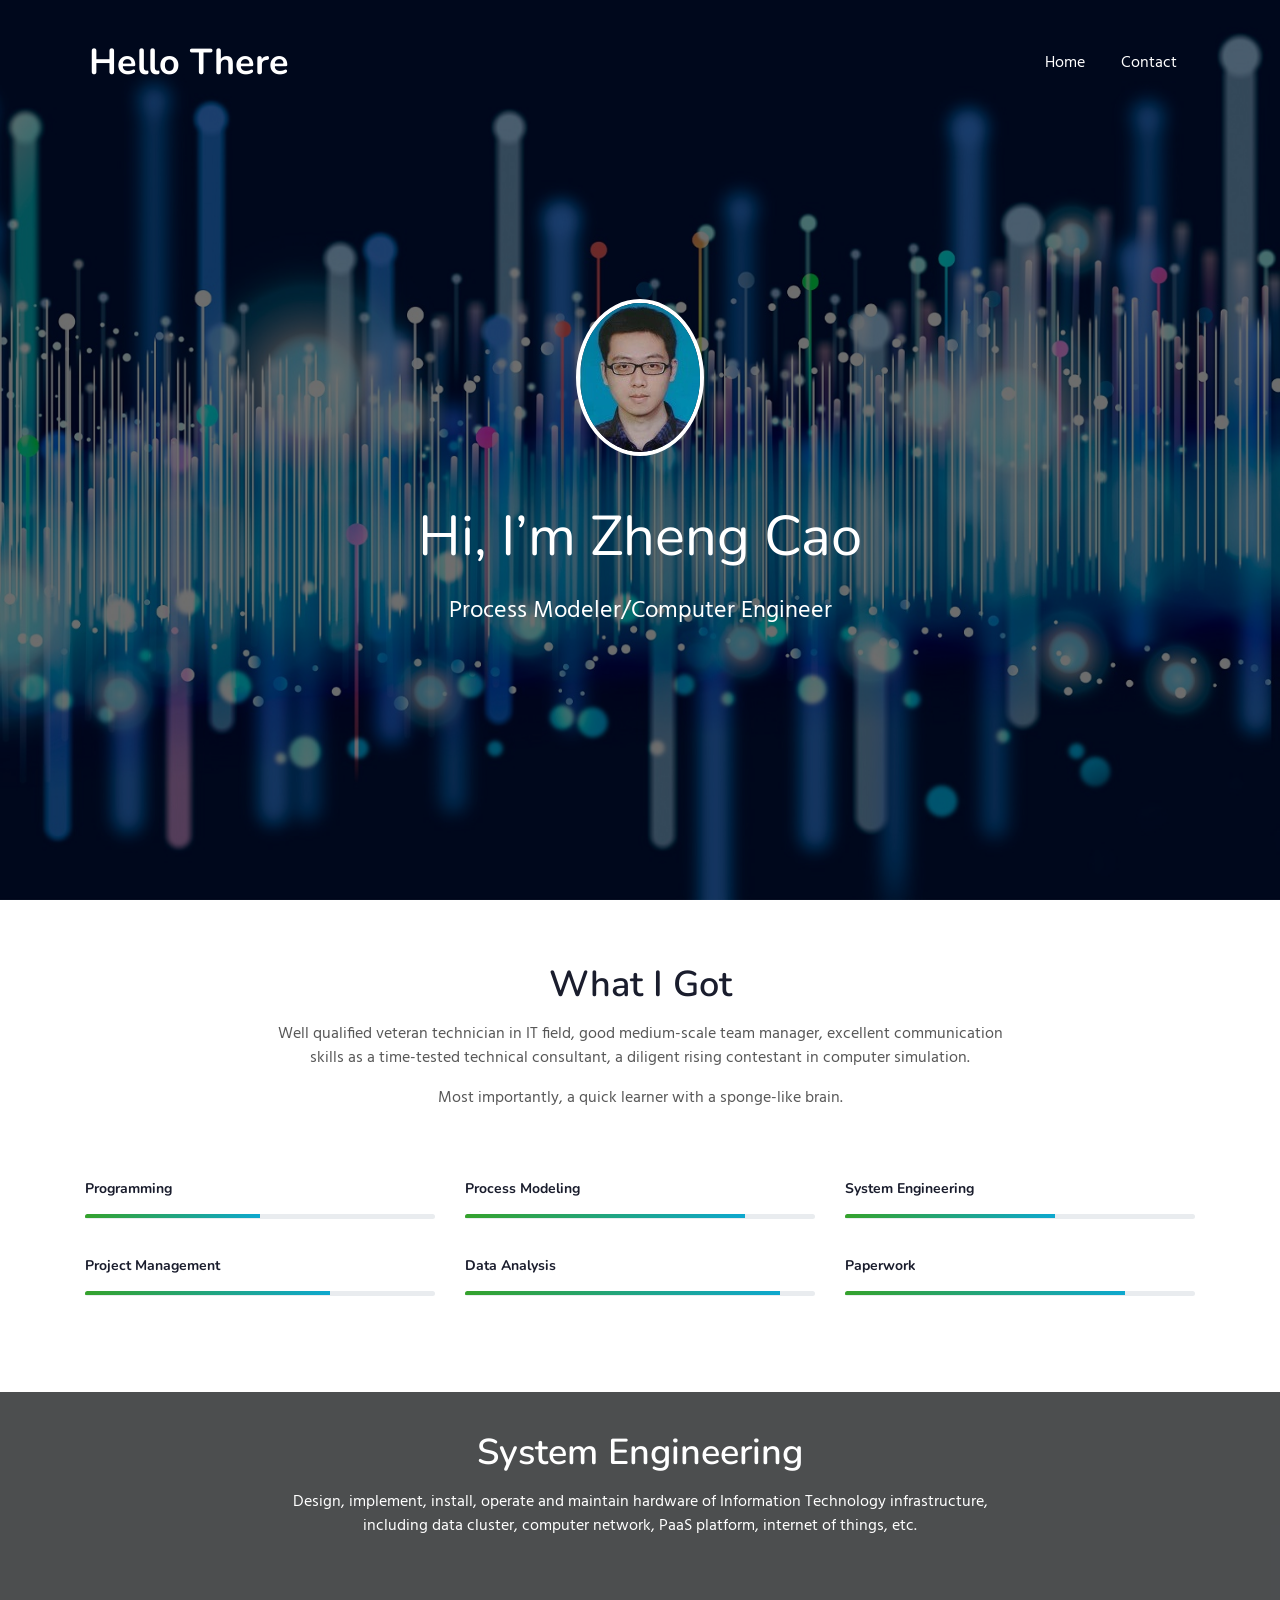
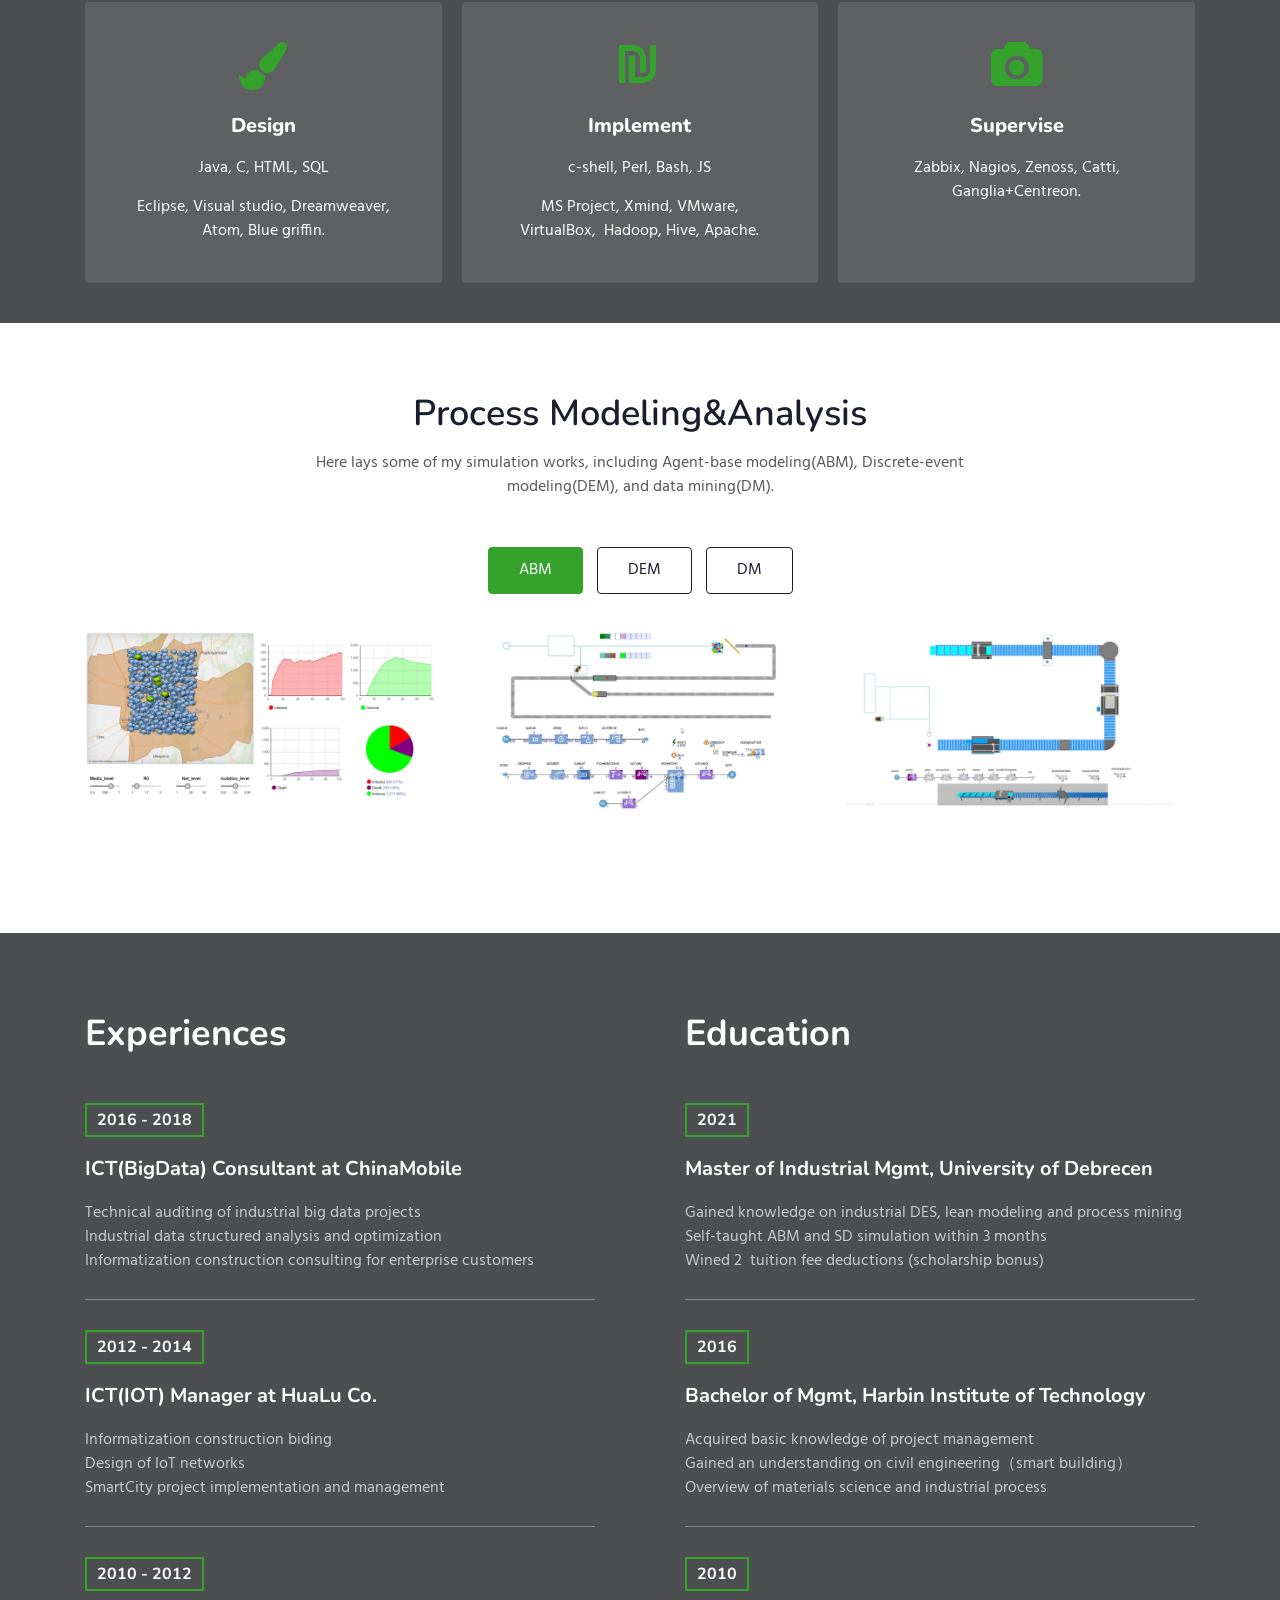
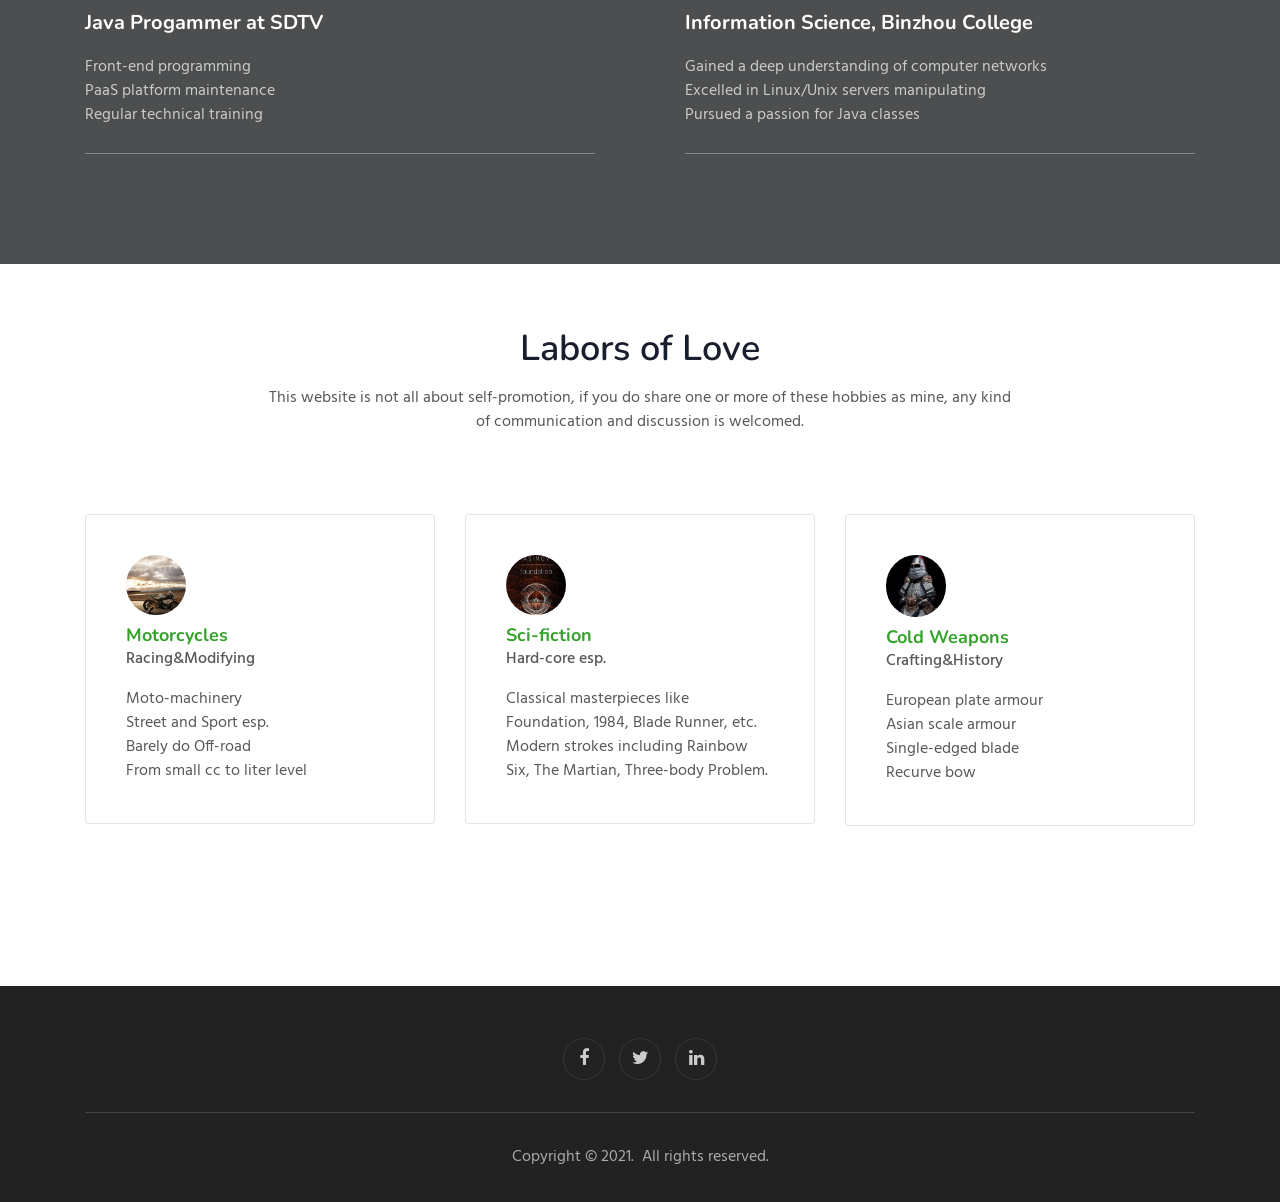
==== index.html @ d15126cf "Add files via upload" ====
<!DOCTYPE html>
<html lang="en">
  <head>
    <meta http-equiv="content-type" content="text/html; charset=utf-8">
    <!-- Required meta tags -->
    <meta name="viewport" content="width=device-width, initial-scale=1, shrink-to-fit=no">
    <title>Home</title>
    <!-- web fonts -->
    <link href="http://fonts.googleapis.com/css?family=Nunito:400,600,700,800,900&amp;display=swap"

      rel="stylesheet">
    <link href="http://fonts.googleapis.com/css?family=Hind&amp;display=swap" rel="stylesheet">
    <!-- //web fonts -->
    <!-- Template CSS -->
    <link rel="stylesheet" href="assets/css/style-starter.css">
  </head>
  <body>
    <section class="w3l-bootstrap-header">
      <nav class="navbar navbar-expand-lg navbar-light py-lg-3 py-2">
        <div class="container">&nbsp; <a class="navbar-brand" href="index.html">Hello
            There</a>
          <!-- if logo is image enable this   
    <a class="navbar-brand" href="#index.html">        <img src="image-path" alt="Your logo" title="Your logo" style="height:35px;" />    </a> -->
          <button class="navbar-toggler" type="button" data-toggle="collapse" data-target="#navbarSupportedContent"

            aria-controls="navbarSupportedContent" aria-expanded="false" aria-label="Toggle navigation">
            <span class="navbar-toggler-icon fa fa-bars"></span> </button>
          <div class="collapse navbar-collapse" id="navbarSupportedContent">
            <ul class="navbar-nav ml-auto">
              <li class="nav-item"> <a class="nav-link" href="index.html">Home</a>
              </li>
              <li class="nav-item"> <a class="nav-link" href="contact.html">Contact</a>
              </li>
            </ul>
          </div>
        </div>
      </nav>
    </section>
    <!--  Main banner section -->
    <section class="w3l-main-banner" id="home">
      <div class="companies20-content">
        <div class="companies-wrapper">
          <div class="item">
            <div class="slider-info banner-view text-center">
              <div class="banner-info container"> <img src="assets/images/c1.jpg"

                  alt="about image" class="img-fluid">
                <h3 class="banner-text mt-5">Hi, I’m Zheng Cao </h3>
                <p class="my-4 mb-5">Process Modeler/Computer Engineer</p>
                <br>
              </div>
            </div>
          </div>
        </div>
      </div>
    </section>
    <!--  //Main banner section -->
    <section class="w3l-about ">
      <div class="skills-bars py-5">
        <div class="container py-md-3">
          <div class="heading text-center mx-auto">
            <h3 class="head">What I Got</h3>
            <p class="my-3 head"> Well qualified veteran technician in IT field,
              good medium-scale team manager, excellent communication skills as
              a time-tested technical consultant, a diligent rising contestant
              in computer simulation.</p>
            <p class="my-3 head">Most importantly, a quick learner with a
              sponge-like brain.</p>
          </div>
          <div class="row mt-5 pt-3">
            <div class="col-lg-4 col-md-4 col-sm-6 skills-bar-grids mb-4 pb-2">
              <h4>Programming</h4>
              <div class="progress">
                <div class="progress-bar progress-bar-striped bg-color" role="progressbar"

                  style="width: 50% ;height:4px;" aria-valuenow="50" aria-valuemin="0"

                  aria-valuemax="100"> </div>
              </div>
            </div>
            <div class="col-lg-4 col-md-4 col-sm-6 skills-bar-grids mb-4 pb-2">
              <h4>Process Modeling</h4>
              <div class="progress">
                <div class="progress-bar progress-bar-striped bg-color" role="progressbar"

                  style="width: 80% ;height:4px;" aria-valuenow="50" aria-valuemin="0"

                  aria-valuemax="100"> </div>
              </div>
            </div>
            <div class="col-lg-4  col-md-4 col-sm-6 skills-bar-grids mb-4 pb-2">
              <h4>System Engineering</h4>
              <div class="progress">
                <div class="progress-bar progress-bar-striped bg-color" role="progressbar"

                  style="width: 60% ;height:4px;" aria-valuenow="50" aria-valuemin="0"

                  aria-valuemax="100"> </div>
              </div>
            </div>
            <div class="col-lg-4  col-md-4 col-sm-6 skills-bar-grids mb-4 pb-2">
              <h4>Project Management</h4>
              <div class="progress">
                <div class="progress-bar progress-bar-striped bg-color" role="progressbar"

                  style="width: 70% ;height:4px;" aria-valuenow="50" aria-valuemin="0"

                  aria-valuemax="100"> </div>
              </div>
            </div>
            <div class="col-lg-4  col-md-4 col-sm-6 skills-bar-grids mb-4 pb-2">
              <h4>Data Analysis</h4>
              <div class="progress">
                <div class="progress-bar progress-bar-striped bg-color" role="progressbar"

                  style="width: 90% ;height:4px;" aria-valuenow="50" aria-valuemin="0"

                  aria-valuemax="100"> </div>
              </div>
            </div>
            <div class="col-lg-4 col-md-4 col-sm-6 skills-bar-grids ">
              <h4>Paperwork </h4>
              <div class="progress">
                <div class="progress-bar progress-bar-striped bg-color" role="progressbar"

                  style="width: 80% ;height:4px;" aria-valuenow="50" aria-valuemin="0"

                  aria-valuemax="100"> </div>
              </div>
            </div>
          </div>
        </div>
      </div>
    </section>
    <section class="w3l-feature-3" id="features">
      <div class="grid top-bottom">
        <div class="container">
          <div class="heading text-center mx-auto">
            <h3 class="head text-white">System Engineering</h3>
            <p class="my-3 head text-white"> Design, implement, install, operate
              and maintain hardware of Information Technology infrastructure,
              including data cluster, computer network, PaaS platform, internet
              of things, etc.</p>
          </div>
          <div class="middle-section grid-column text-center mt-5 pt-3">
            <div class="three-grids-columns"> <span class="fa fa-paint-brush"></span>
              <h4>Design</h4>
              <p>Java, C, HTML, SQL</p>
              <p>Eclipse, Visual studio, Dreamweaver, Atom, Blue griffin.</p>
            </div>
            <div class="three-grids-columns"> <span class="fa fa-ils"></span>
              <h4>Implement</h4>
              <p>c-shell, Perl, Bash, JS</p>
              <p>MS Project, Xmind, VMware, VirtualBox,&nbsp; Hadoop, Hive,
                Apache.</p>
            </div>
            <div class="three-grids-columns"> <span class="fa fa-camera"></span>
              <h4>Supervise</h4>
              <p>Zabbix, Nagios, Zenoss, Catti, Ganglia+Centreon.</p>
            </div>
          </div>
        </div>
      </div>
    </section>
    <div class="products-4" id="portfolio">
      <!-- Products4 block -->
      <div id="products4-block" class="text-center">
        <div class="container">
          <div class="heading text-center mx-auto mb-5">
            <h3 class="head">Process Modeling&amp;Analysis</h3>
            <p class="my-3 head"> Here lays some of my simulation works,
              including Agent-base modeling(ABM), Discrete-event modeling(DEM),
              and data mining(DM).</p>
          </div>
          <input id="tab1" name="tabs" checked="checked" type="radio"> <label class="tabtle"

            for="tab1">ABM</label> <input id="tab2" name="tabs" type="radio"> <label

            class="tabtle" for="tab2">DEM</label> <input id="tab3" name="tabs"

            type="radio"> <label class="tabtle" for="tab3">DM</label>
          <input id="tab4" name="tabs" type="radio">
          <section id="content1" class="tab-content text-left">
            <div class="d-grid grid-col-3">
              <div class="product"> <a href="assets/images/g1.jpg" data-lightbox="example-set"

                  data-title="Epidemiological model associated with GIS">
                  <figure> <img src="assets/images/g1.jpg" class="img-responsive"

                      alt=""> </figure>
                </a> </div>
              <div class="product"> <a href="assets/images/g2.jpg" data-lightbox="example-set"

                  data-title="Warehouse model for industrial environment">
                  <figure> <img src="assets/images/g2.jpg" class="img-responsive"

                      alt=""> </figure>
                </a> </div>
              <div class="product"> <a href="assets/images/g3.jpg" data-lightbox="example-set"

                  data-title="Assembly line model for industrial environment">
                  <figure> <img src="assets/images/g3.jpg" class="img-responsive"

                      alt=""> </figure>
                </a> </div>
              <div class="product"> <a href="assets/images/g4.jpg" data-lightbox="example-set"

                  data-title="Lorem ipsum dolor sit amet consectetur adipisicing elit. Numquam architecto, ex veritatis">
                  <figure> <br>
                  </figure>
                </a> </div>
              <div class="product"> <a href="assets/images/g5.jpg" data-lightbox="example-set"

                  data-title="Lorem ipsum dolor sit amet consectetur adipisicing elit. Numquam architecto, ex veritatis">
                  <figure> <br>
                  </figure>
                </a> </div>
              <div class="product"> <a href="assets/images/g6.jpg" data-lightbox="example-set"

                  data-title="Lorem ipsum dolor sit amet consectetur adipisicing elit. Numquam architecto, ex veritatis">
                  <figure> <br>
                  </figure>
                </a> </div>
            </div>
          </section>
          <section id="content2" class="tab-content text-left">
            <div class="d-grid grid-col-3">
              <div class="product"> <a href="assets/images/g4.jpg" data-lightbox="example-set"

                  data-title="Epidemiological model">
                  <figure> <img src="assets/images/g4.jpg" class="img-responsive"

                      alt=""> </figure>
                </a> </div>
              <div class="product"> <a href="assets/images/g5.jpg" data-lightbox="example-set"

                  data-title="Marketing model based on Bass diffusion">
                  <figure> <img src="assets/images/g5.jpg" class="img-responsive"

                      alt=""> </figure>
                </a> </div>
              <div class="product"> <a href="assets/images/g6.jpg" data-lightbox="example-set"

                  data-title="Diabete progressing model">
                  <figure> <img src="assets/images/g6.jpg" class="img-responsive"

                      alt=""> </figure>
                </a> </div>
              <div class="product"> <a href="assets/images/g2.jpg" data-lightbox="example-set"

                  data-title="Lorem ipsum dolor sit amet consectetur adipisicing elit. Numquam architecto, ex veritatis">
                  <figure> <br>
                  </figure>
                </a> </div>
              <div class="product"> <a href="assets/images/g3.jpg" data-lightbox="example-set"

                  data-title="Lorem ipsum dolor sit amet consectetur adipisicing elit. Numquam architecto, ex veritatis">
                  <figure> <br>
                  </figure>
                </a> </div>
              <div class="product"> <a href="assets/images/g4.jpg" data-lightbox="example-set"

                  data-title="Lorem ipsum dolor sit amet consectetur adipisicing elit. Numquam architecto, ex veritatis">
                  <figure> <br>
                  </figure>
                </a> </div>
            </div>
          </section>
          <section id="content3" class="tab-content text-left">
            <div class="d-grid grid-col-3">
              <div class="product"> <a href="assets/images/g7.jpg" data-lightbox="example-set"

                  data-title="Big data analysis for order processing">
                  <figure> <img src="assets/images/g7.jpg" class="img-responsive"

                      alt=""> </figure>
                </a> </div>
              <div class="product"> <a href="assets/images/g8.jpg" data-lightbox="example-set"

                  data-title="Efficiency analyzing">
                  <figure> <img src="assets/images/g8.jpg" class="img-responsive"

                      alt=""> </figure>
                </a> </div>
              <div class="product"> <a href="assets/images/g9.jpg" data-lightbox="example-set"

                  data-title="Bottleneck analyzing">
                  <figure> <img src="assets/images/g9.jpg" class="img-responsive"

                      alt=""> </figure>
                </a> </div>
            </div>
          </section>
          <section id="content4" class="tab-content text-left">
            <div class="d-grid grid-col-3">
              <div class="product"> <a href="assets/images/g1.jpg" data-lightbox="example-set"

                  data-title="Lorem ipsum dolor sit amet consectetur adipisicing elit. Numquam architecto, ex veritatis">
                  <figure> <img src="assets/images/g10.jpg" class="img-responsive"

                      alt=""> </figure>
                </a> </div>
              <div class="product"> <a href="assets/images/g11.jpg" data-lightbox="example-set"

                  data-title="Lorem ipsum dolor sit amet consectetur adipisicing elit. Numquam architecto, ex veritatis">
                  <figure> <img src="assets/images/g11.jpg" class="img-responsive"

                      alt=""> </figure>
                </a> </div>
              <div class="product"> <a href="assets/images/g12.jpg" data-lightbox="example-set"

                  data-title="Lorem ipsum dolor sit amet consectetur adipisicing elit. Numquam architecto, ex veritatis">
                  <figure> <img src="assets/images/g12.jpg" class="img-responsive"

                      alt=""> </figure>
                </a> </div>
            </div>
          </section>
        </div>
      </div>
      <!-- Products4 block --> </div>
    <script src="assets/js/jquery-3.3.1.min.js"></script>
    <script src="assets/js/lightbox-plus-jquery.min.js"></script>
    <section class="services-12" id="experience">
      <div class="form-12-content">
        <div class="container">
          <div class="grid grid-column-2 ">
            <div class="column1">
              <h3 class="mb-5">Experiences</h3>
              <div class="experience-top">
                <h5>2016 - 2018</h5>
                <h4>ICT(BigData) Consultant at ChinaMobile</h4>
                <p class="my-3 text-white">Technical auditing of industrial big
                  data projects<br>
                  Industrial data structured analysis and optimization<br>
                  Informatization construction consulting for enterprise
                  customers</p>
              </div>
              <div class="experience-top">
                <h5>2012 - 2014</h5>
                <h4>ICT(IOT) Manager at HuaLu Co. </h4>
                <p class="my-3 text-white">Informatization construction biding<br>
                  Design of IoT networks <br>
                  SmartCity project implementation and management</p>
              </div>
              <div class="experience-top">
                <h5>2010 - 2012</h5>
                <h4>Java Progammer at SDTV</h4>
                <p class="my-3 text-white">Front-end programming<br>
                  PaaS platform maintenance<br>
                  Regular technical training</p>
              </div>
            </div>
            <div class="column2">
              <h3 class="mb-5">Education</h3>
              <div class="experience-top">
                <h5>2021</h5>
                <h4>Master of Industrial Mgmt, University of Debrecen</h4>
                <p class="my-3 text-white">Gained knowledge on industrial DES,
                  lean modeling and process mining<br>
                  Self-taught ABM and SD simulation within 3 months<br>
                  Wined 2&nbsp; tuition fee deductions (scholarship bonus)</p>
              </div>
              <div class="experience-top">
                <h5>2016</h5>
                <h4>Bachelor of Mgmt, Harbin Institute of Technology</h4>
                <p class="my-3 text-white">Acquired basic knowledge of project
                  management<br>
                  Gained an understanding on civil engineering（smart building）<br>
                  Overview of materials science and industrial process</p>
              </div>
              <div class="experience-top">
                <h5>2010</h5>
                <h4>Information Science, Binzhou College</h4>
                <p class="my-3 text-white">Gained a deep understanding of
                  computer networks<br>
                  Excelled in Linux/Unix servers manipulating<br>
                  Pursued a passion for Java classes</p>
              </div>
            </div>
          </div>
        </div>
      </div>
    </section>
    <section class="w3l-testimonials" id="testimonials">
      <div class="customers-6-content py-5">
        <div class="container py-lg-3">
          <div class="heading text-center mx-auto">
            <h3 class="head">Labors of Love</h3>
            <p class="my-3 head "> This website is not all about self-promotion,
              if you do share one or more of these hobbies as mine, any kind of
              communication and discussion is welcomed.</p>
          </div>
          <div id="customerhnyCarousel" class="carousel slide" data-ride="carousel">
            <!-- Carousel items -->
            <div class="carousel-inner pb-5">
              <div class="carousel-item active">
                <div class="customer row py-5 mt-3">
                  <div class="col-lg-4 col-md-6">
                    <div class="card">
                      <div class="card-body"> <img class="card-img-top img-responsive"

                          src="assets/images/c4.jpg" alt="">
                        <h3 class="card-title mt-2">Motorcycles</h3>
                        <p class="sub-title mb-3">Racing&amp;Modifying</p>
                        <p class="card-text">Moto-machinery<br>
                        </p>
                        <p class="card-text">Street and Sport esp. </p>
                        <p class="card-text">Barely do Off-road</p>
                        <p class="card-text">From small cc to liter level</p>
                      </div>
                    </div>
                  </div>
                  <div class="col-lg-4 col-md-6 off-testi-2">
                    <div class="card">
                      <div class="card-body"> <img class="card-img-top img-responsive"

                          src="assets/images/c2.jpg" alt="">
                        <h3 class="card-title mt-2">Sci-fiction</h3>
                        <p class="sub-title mb-3">Hard-core esp.</p>
                        <p class="card-text">Classical masterpieces like
                          Foundation, 1984, Blade Runner, etc.</p>
                        <p class="card-text">Modern strokes including Rainbow
                          Six, The Martian, Three-body Problem.</p>
                      </div>
                    </div>
                  </div>
                  <div class="col-lg-4 offset-md-3 offset-lg-0 col-md-6 off-testi">
                    <div class="card">
                      <div class="card-body"> <img class="card-img-top img-responsive"

                          src="assets/images/c3.jpg" alt="">
                        <h3 class="card-title mt-2">Cold Weapons</h3>
                        <p class="sub-title mb-3">Crafting&amp;History</p>
                        <p class="card-text"> European plate armour</p>
                        <p class="card-text">Asian scale armour</p>
                        <p class="card-text">Single-edged blade</p>
                        <p class="card-text">Recurve bow</p>
                      </div>
                    </div>
                  </div>
                </div>
              </div>
              <!--.item-->
              <div class="carousel-item">
                <div class="customer row py-5 mt-3">
                  <div class="col-lg-4 col-md-6">
                    <div class="card">
                      <div class="card-body"> <img class="card-img-top img-responsive"

                          src="assets/images/c2.jpg" alt="">
                        <h3 class="card-title mt-2">Mark Waugh</h3>
                        <p class="sub-title mb-3">Engineer</p>
                        <p class="card-text"> "Neque porro quisquam est, qui
                          dolorem ipsum quia dolor sit amet, consectetur,
                          adipisci velit, sed quia non numquam eius modi tempora
                          incidunt ut labore et dolore" </p>
                      </div>
                    </div>
                  </div>
                  <div class="col-lg-4 col-md-6 off-testi-2">
                    <div class="card">
                      <div class="card-body"> <img class="card-img-top img-responsive"

                          src="assets/images/c3.jpg" alt="">
                        <h3 class="card-title mt-2">Sarina Willams</h3>
                        <p class="sub-title mb-3">Engineer</p>
                        <p class="card-text"> "Neque porro quisquam est, qui
                          dolorem ipsum quia dolor sit amet, consectetur,
                          adipisci velit, sed quia non numquam eius modi tempora
                          incidunt ut labore et dolore" </p>
                      </div>
                    </div>
                  </div>
                  <div class="col-lg-4 offset-md-3 offset-lg-0 col-md-6 off-testi">
                    <div class="card">
                      <div class="card-body"> <img class="card-img-top img-responsive"

                          src="assets/images/c1.jpg" alt="">
                        <h3 class="card-title mt-2">Henry Nicholas</h3>
                        <p class="sub-title mb-3">Engineer</p>
                        <p class="card-text"> "Neque porro quisquam est, qui
                          dolorem ipsum quia dolor sit amet, consectetur,
                          adipisci velit, sed quia non numquam eius modi tempora
                          incidunt ut labore et dolore" </p>
                      </div>
                    </div>
                  </div>
                </div>
              </div>
            </div>
            <!--.carousel-inner--> </div>
        </div>
      </div>
      <!--//customers --> </section>
    <!-- grids block 5 -->
    <section class="w3l-footer-29-main" id="footer">
      <div class="footer-29 text-center">
        <div class="container">
          <div class="main-social-footer-29"> <a href="https://www.facebook.com/ebon.edwin.5"

              class="facebook"><span class="fa fa-facebook"></span></a> <a href="https://twitter.com/TGoLqbKdyCanStY"

              class="twitter"><span class="fa fa-twitter"></span></a> <a href="https://www.linkedin.com/in/hermercy"

              class="linkedin"><span class="fa fa-linkedin"></span></a> </div>
          <div class="bottom-copies text-center">
            <p class="copy-footer-29">Copyright © 2021.&nbsp; All rights
              reserved.</p>
          </div>
        </div>
      </div>
      <!-- move top --> <button onclick="topFunction()" id="movetop" title="Go to top">
        <span class="fa fa-angle-up"></span> </button>
      <script>
                     // When the user scrolls down 20px from the top of the document, show the button
                     window.onscroll = function () {
                         scrollFunction()
                     };
              
                     function scrollFunction() {
                         if (document.body.scrollTop > 20 || document.documentElement.scrollTop > 20) {
                             document.getElementById("movetop").style.display = "block";
                         } else {
                             document.getElementById("movetop").style.display = "none";
                         }
                     }
              
                     // When the user clicks on the button, scroll to the top of the document
                     function topFunction() {
                         document.body.scrollTop = 0;
                         document.documentElement.scrollTop = 0;
                     }
                 </script>
      <!-- /move top --> </section>
    <!-- // grids block 5 -->
    <script src="assets/js/jquery-3.3.1.min.js"></script>
    <!-- //footer-28 block -->
    <script>
    $(function () {
      $('.navbar-toggler').click(function () {
        $('body').toggleClass('noscroll');
      })
    });
  </script>
    <!-- jQuery first, then Popper.js, then Bootstrap JS -->
    <script src="js/jquery-3.4.1.slim.min.js">
  </script>
    <script src="js/bootstrap.min.js">
  </script>
    <!-- Smooth scrolling -->
  </body>
</html>
<!-- // grids block 5 -->
---- assets/css/style-starter.css ----
@charset "UTF-8";
/* FONT PATH
 * -------------------------- */
@font-face {
  font-family: 'FontAwesome';
  src: url("../fonts/fontawesome-webfont.eot?v=4.7.0");
  src: url("../fonts/fontawesome-webfont.eot?#iefix&v=4.7.0") format("embedded-opentype"), url("../fonts/fontawesome-webfont.woff2?v=4.7.0") format("woff2"), url("../fonts/fontawesome-webfont.woff?v=4.7.0") format("woff"), url("../fonts/fontawesome-webfont.ttf?v=4.7.0") format("truetype"), url("../fonts/fontawesome-webfont.svg?v=4.7.0#fontawesomeregular") format("svg");
  font-weight: normal;
  font-style: normal; }

.fa {
  display: inline-block;
  font: normal normal normal 14px/1 FontAwesome;
  font-size: inherit;
  text-rendering: auto;
  -webkit-font-smoothing: antialiased;
  -moz-osx-font-smoothing: grayscale; }

/* makes the font 33% larger relative to the icon container */
.fa-lg {
  font-size: 1.33333em;
  line-height: 0.75em;
  vertical-align: -15%; }

.fa-2x {
  font-size: 2em; }

.fa-3x {
  font-size: 3em; }

.fa-4x {
  font-size: 4em; }

.fa-5x {
  font-size: 5em; }

.fa-fw {
  width: 1.28571em;
  text-align: center; }

.fa-ul {
  padding-left: 0;
  margin-left: 2.14286em;
  list-style-type: none; }
  .fa-ul > li {
    position: relative; }

.fa-li {
  position: absolute;
  left: -2.14286em;
  width: 2.14286em;
  top: 0.14286em;
  text-align: center; }
  .fa-li.fa-lg {
    left: -1.85714em; }

.fa-border {
  padding: .2em .25em .15em;
  border: solid 0.08em #eee;
  border-radius: .1em; }

.fa-pull-left {
  float: left; }

.fa-pull-right {
  float: right; }

.fa.fa-pull-left {
  margin-right: .3em; }

.fa.fa-pull-right {
  margin-left: .3em; }

/* Deprecated as of 4.4.0 */
.pull-right {
  float: right; }

.pull-left {
  float: left; }

.fa.pull-left {
  margin-right: .3em; }

.fa.pull-right {
  margin-left: .3em; }

.fa-spin {
  -webkit-animation: fa-spin 2s infinite linear;
  animation: fa-spin 2s infinite linear; }

.fa-pulse {
  -webkit-animation: fa-spin 1s infinite steps(8);
  animation: fa-spin 1s infinite steps(8); }

@-webkit-keyframes fa-spin {
  0% {
    transform: rotate(0deg); }
  100% {
    transform: rotate(359deg); } }

@keyframes fa-spin {
  0% {
    transform: rotate(0deg); }
  100% {
    transform: rotate(359deg); } }

.fa-rotate-90 {
  -ms-filter: "progid:DXImageTransform.Microsoft.BasicImage(rotation=1)";
  transform: rotate(90deg); }

.fa-rotate-180 {
  -ms-filter: "progid:DXImageTransform.Microsoft.BasicImage(rotation=2)";
  transform: rotate(180deg); }

.fa-rotate-270 {
  -ms-filter: "progid:DXImageTransform.Microsoft.BasicImage(rotation=3)";
  transform: rotate(270deg); }

.fa-flip-horizontal {
  -ms-filter: "progid:DXImageTransform.Microsoft.BasicImage(rotation=0, mirror=1)";
  transform: scale(-1, 1); }

.fa-flip-vertical {
  -ms-filter: "progid:DXImageTransform.Microsoft.BasicImage(rotation=2, mirror=1)";
  transform: scale(1, -1); }

:root .fa-rotate-90,
:root .fa-rotate-180,
:root .fa-rotate-270,
:root .fa-flip-horizontal,
:root .fa-flip-vertical {
  -webkit-filter: none;
          filter: none; }

.fa-stack {
  position: relative;
  display: inline-block;
  width: 2em;
  height: 2em;
  line-height: 2em;
  vertical-align: middle; }

.fa-stack-1x, .fa-stack-2x {
  position: absolute;
  left: 0;
  width: 100%;
  text-align: center; }

.fa-stack-1x {
  line-height: inherit; }

.fa-stack-2x {
  font-size: 2em; }

.fa-inverse {
  color: #fff; }

/* Font Awesome uses the Unicode Private Use Area (PUA) to ensure screen
   readers do not read off random characters that represent icons */
.fa-glass:before {
  content: ""; }

.fa-music:before {
  content: ""; }

.fa-search:before {
  content: ""; }

.fa-envelope-o:before {
  content: ""; }

.fa-heart:before {
  content: ""; }

.fa-star:before {
  content: ""; }

.fa-star-o:before {
  content: ""; }

.fa-user:before {
  content: ""; }

.fa-film:before {
  content: ""; }

.fa-th-large:before {
  content: ""; }

.fa-th:before {
  content: ""; }

.fa-th-list:before {
  content: ""; }

.fa-check:before {
  content: ""; }

.fa-remove:before,
.fa-close:before,
.fa-times:before {
  content: ""; }

.fa-search-plus:before {
  content: ""; }

.fa-search-minus:before {
  content: ""; }

.fa-power-off:before {
  content: ""; }

.fa-signal:before {
  content: ""; }

.fa-gear:before,
.fa-cog:before {
  content: ""; }

.fa-trash-o:before {
  content: ""; }

.fa-home:before {
  content: ""; }

.fa-file-o:before {
  content: ""; }

.fa-clock-o:before {
  content: ""; }

.fa-road:before {
  content: ""; }

.fa-download:before {
  content: ""; }

.fa-arrow-circle-o-down:before {
  content: ""; }

.fa-arrow-circle-o-up:before {
  content: ""; }

.fa-inbox:before {
  content: ""; }

.fa-play-circle-o:before {
  content: ""; }

.fa-rotate-right:before,
.fa-repeat:before {
  content: ""; }

.fa-refresh:before {
  content: ""; }

.fa-list-alt:before {
  content: ""; }

.fa-lock:before {
  content: ""; }

.fa-flag:before {
  content: ""; }

.fa-headphones:before {
  content: ""; }

.fa-volume-off:before {
  content: ""; }

.fa-volume-down:before {
  content: ""; }

.fa-volume-up:before {
  content: ""; }

.fa-qrcode:before {
  content: ""; }

.fa-barcode:before {
  content: ""; }

.fa-tag:before {
  content: ""; }

.fa-tags:before {
  content: ""; }

.fa-book:before {
  content: ""; }

.fa-bookmark:before {
  content: ""; }

.fa-print:before {
  content: ""; }

.fa-camera:before {
  content: ""; }

.fa-font:before {
  content: ""; }

.fa-bold:before {
  content: ""; }

.fa-italic:before {
  content: ""; }

.fa-text-height:before {
  content: ""; }

.fa-text-width:before {
  content: ""; }

.fa-align-left:before {
  content: ""; }

.fa-align-center:before {
  content: ""; }

.fa-align-right:before {
  content: ""; }

.fa-align-justify:before {
  content: ""; }

.fa-list:before {
  content: ""; }

.fa-dedent:before,
.fa-outdent:before {
  content: ""; }

.fa-indent:before {
  content: ""; }

.fa-video-camera:before {
  content: ""; }

.fa-photo:before,
.fa-image:before,
.fa-picture-o:before {
  content: ""; }

.fa-pencil:before {
  content: ""; }

.fa-map-marker:before {
  content: ""; }

.fa-adjust:before {
  content: ""; }

.fa-tint:before {
  content: ""; }

.fa-edit:before,
.fa-pencil-square-o:before {
  content: ""; }

.fa-share-square-o:before {
  content: ""; }

.fa-check-square-o:before {
  content: ""; }

.fa-arrows:before {
  content: ""; }

.fa-step-backward:before {
  content: ""; }

.fa-fast-backward:before {
  content: ""; }

.fa-backward:before {
  content: ""; }

.fa-play:before {
  content: ""; }

.fa-pause:before {
  content: ""; }

.fa-stop:before {
  content: ""; }

.fa-forward:before {
  content: ""; }

.fa-fast-forward:before {
  content: ""; }

.fa-step-forward:before {
  content: ""; }

.fa-eject:before {
  content: ""; }

.fa-chevron-left:before {
  content: ""; }

.fa-chevron-right:before {
  content: ""; }

.fa-plus-circle:before {
  content: ""; }

.fa-minus-circle:before {
  content: ""; }

.fa-times-circle:before {
  content: ""; }

.fa-check-circle:before {
  content: ""; }

.fa-question-circle:before {
  content: ""; }

.fa-info-circle:before {
  content: ""; }

.fa-crosshairs:before {
  content: ""; }

.fa-times-circle-o:before {
  content: ""; }

.fa-check-circle-o:before {
  content: ""; }

.fa-ban:before {
  content: ""; }

.fa-arrow-left:before {
  content: ""; }

.fa-arrow-right:before {
  content: ""; }

.fa-arrow-up:before {
  content: ""; }

.fa-arrow-down:before {
  content: ""; }

.fa-mail-forward:before,
.fa-share:before {
  content: ""; }

.fa-expand:before {
  content: ""; }

.fa-compress:before {
  content: ""; }

.fa-plus:before {
  content: ""; }

.fa-minus:before {
  content: ""; }

.fa-asterisk:before {
  content: ""; }

.fa-exclamation-circle:before {
  content: ""; }

.fa-gift:before {
  content: ""; }

.fa-leaf:before {
  content: ""; }

.fa-fire:before {
  content: ""; }

.fa-eye:before {
  content: ""; }

.fa-eye-slash:before {
  content: ""; }

.fa-warning:before,
.fa-exclamation-triangle:before {
  content: ""; }

.fa-plane:before {
  content: ""; }

.fa-calendar:before {
  content: ""; }

.fa-random:before {
  content: ""; }

.fa-comment:before {
  content: ""; }

.fa-magnet:before {
  content: ""; }

.fa-chevron-up:before {
  content: ""; }

.fa-chevron-down:before {
  content: ""; }

.fa-retweet:before {
  content: ""; }

.fa-shopping-cart:before {
  content: ""; }

.fa-folder:before {
  content: ""; }

.fa-folder-open:before {
  content: ""; }

.fa-arrows-v:before {
  content: ""; }

.fa-arrows-h:before {
  content: ""; }

.fa-bar-chart-o:before,
.fa-bar-chart:before {
  content: ""; }

.fa-twitter-square:before {
  content: ""; }

.fa-facebook-square:before {
  content: ""; }

.fa-camera-retro:before {
  content: ""; }

.fa-key:before {
  content: ""; }

.fa-gears:before,
.fa-cogs:before {
  content: ""; }

.fa-comments:before {
  content: ""; }

.fa-thumbs-o-up:before {
  content: ""; }

.fa-thumbs-o-down:before {
  content: ""; }

.fa-star-half:before {
  content: ""; }

.fa-heart-o:before {
  content: ""; }

.fa-sign-out:before {
  content: ""; }

.fa-linkedin-square:before {
  content: ""; }

.fa-thumb-tack:before {
  content: ""; }

.fa-external-link:before {
  content: ""; }

.fa-sign-in:before {
  content: ""; }

.fa-trophy:before {
  content: ""; }

.fa-github-square:before {
  content: ""; }

.fa-upload:before {
  content: ""; }

.fa-lemon-o:before {
  content: ""; }

.fa-phone:before {
  content: ""; }

.fa-square-o:before {
  content: ""; }

.fa-bookmark-o:before {
  content: ""; }

.fa-phone-square:before {
  content: ""; }

.fa-twitter:before {
  content: ""; }

.fa-facebook-f:before,
.fa-facebook:before {
  content: ""; }

.fa-github:before {
  content: ""; }

.fa-unlock:before {
  content: ""; }

.fa-credit-card:before {
  content: ""; }

.fa-feed:before,
.fa-rss:before {
  content: ""; }

.fa-hdd-o:before {
  content: ""; }

.fa-bullhorn:before {
  content: ""; }

.fa-bell:before {
  content: ""; }

.fa-certificate:before {
  content: ""; }

.fa-hand-o-right:before {
  content: ""; }

.fa-hand-o-left:before {
  content: ""; }

.fa-hand-o-up:before {
  content: ""; }

.fa-hand-o-down:before {
  content: ""; }

.fa-arrow-circle-left:before {
  content: ""; }

.fa-arrow-circle-right:before {
  content: ""; }

.fa-arrow-circle-up:before {
  content: ""; }

.fa-arrow-circle-down:before {
  content: ""; }

.fa-globe:before {
  content: ""; }

.fa-wrench:before {
  content: ""; }

.fa-tasks:before {
  content: ""; }

.fa-filter:before {
  content: ""; }

.fa-briefcase:before {
  content: ""; }

.fa-arrows-alt:before {
  content: ""; }

.fa-group:before,
.fa-users:before {
  content: ""; }

.fa-chain:before,
.fa-link:before {
  content: ""; }

.fa-cloud:before {
  content: ""; }

.fa-flask:before {
  content: ""; }

.fa-cut:before,
.fa-scissors:before {
  content: ""; }

.fa-copy:before,
.fa-files-o:before {
  content: ""; }

.fa-paperclip:before {
  content: ""; }

.fa-save:before,
.fa-floppy-o:before {
  content: ""; }

.fa-square:before {
  content: ""; }

.fa-navicon:before,
.fa-reorder:before,
.fa-bars:before {
  content: ""; }

.fa-list-ul:before {
  content: ""; }

.fa-list-ol:before {
  content: ""; }

.fa-strikethrough:before {
  content: ""; }

.fa-underline:before {
  content: ""; }

.fa-table:before {
  content: ""; }

.fa-magic:before {
  content: ""; }

.fa-truck:before {
  content: ""; }

.fa-pinterest:before {
  content: ""; }

.fa-pinterest-square:before {
  content: ""; }

.fa-google-plus-square:before {
  content: ""; }

.fa-google-plus:before {
  content: ""; }

.fa-money:before {
  content: ""; }

.fa-caret-down:before {
  content: ""; }

.fa-caret-up:before {
  content: ""; }

.fa-caret-left:before {
  content: ""; }

.fa-caret-right:before {
  content: ""; }

.fa-columns:before {
  content: ""; }

.fa-unsorted:before,
.fa-sort:before {
  content: ""; }

.fa-sort-down:before,
.fa-sort-desc:before {
  content: ""; }

.fa-sort-up:before,
.fa-sort-asc:before {
  content: ""; }

.fa-envelope:before {
  content: ""; }

.fa-linkedin:before {
  content: ""; }

.fa-rotate-left:before,
.fa-undo:before {
  content: ""; }

.fa-legal:before,
.fa-gavel:before {
  content: ""; }

.fa-dashboard:before,
.fa-tachometer:before {
  content: ""; }

.fa-comment-o:before {
  content: ""; }

.fa-comments-o:before {
  content: ""; }

.fa-flash:before,
.fa-bolt:before {
  content: ""; }

.fa-sitemap:before {
  content: ""; }

.fa-umbrella:before {
  content: ""; }

.fa-paste:before,
.fa-clipboard:before {
  content: ""; }

.fa-lightbulb-o:before {
  content: ""; }

.fa-exchange:before {
  content: ""; }

.fa-cloud-download:before {
  content: ""; }

.fa-cloud-upload:before {
  content: ""; }

.fa-user-md:before {
  content: ""; }

.fa-stethoscope:before {
  content: ""; }

.fa-suitcase:before {
  content: ""; }

.fa-bell-o:before {
  content: ""; }

.fa-coffee:before {
  content: ""; }

.fa-cutlery:before {
  content: ""; }

.fa-file-text-o:before {
  content: ""; }

.fa-building-o:before {
  content: ""; }

.fa-hospital-o:before {
  content: ""; }

.fa-ambulance:before {
  content: ""; }

.fa-medkit:before {
  content: ""; }

.fa-fighter-jet:before {
  content: ""; }

.fa-beer:before {
  content: ""; }

.fa-h-square:before {
  content: ""; }

.fa-plus-square:before {
  content: ""; }

.fa-angle-double-left:before {
  content: ""; }

.fa-angle-double-right:before {
  content: ""; }

.fa-angle-double-up:before {
  content: ""; }

.fa-angle-double-down:before {
  content: ""; }

.fa-angle-left:before {
  content: ""; }

.fa-angle-right:before {
  content: ""; }

.fa-angle-up:before {
  content: ""; }

.fa-angle-down:before {
  content: ""; }

.fa-desktop:before {
  content: ""; }

.fa-laptop:before {
  content: ""; }

.fa-tablet:before {
  content: ""; }

.fa-mobile-phone:before,
.fa-mobile:before {
  content: ""; }

.fa-circle-o:before {
  content: ""; }

.fa-quote-left:before {
  content: ""; }

.fa-quote-right:before {
  content: ""; }

.fa-spinner:before {
  content: ""; }

.fa-circle:before {
  content: ""; }

.fa-mail-reply:before,
.fa-reply:before {
  content: ""; }

.fa-github-alt:before {
  content: ""; }

.fa-folder-o:before {
  content: ""; }

.fa-folder-open-o:before {
  content: ""; }

.fa-smile-o:before {
  content: ""; }

.fa-frown-o:before {
  content: ""; }

.fa-meh-o:before {
  content: ""; }

.fa-gamepad:before {
  content: ""; }

.fa-keyboard-o:before {
  content: ""; }

.fa-flag-o:before {
  content: ""; }

.fa-flag-checkered:before {
  content: ""; }

.fa-terminal:before {
  content: ""; }

.fa-code:before {
  content: ""; }

.fa-mail-reply-all:before,
.fa-reply-all:before {
  content: ""; }

.fa-star-half-empty:before,
.fa-star-half-full:before,
.fa-star-half-o:before {
  content: ""; }

.fa-location-arrow:before {
  content: ""; }

.fa-crop:before {
  content: ""; }

.fa-code-fork:before {
  content: ""; }

.fa-unlink:before,
.fa-chain-broken:before {
  content: ""; }

.fa-question:before {
  content: ""; }

.fa-info:before {
  content: ""; }

.fa-exclamation:before {
  content: ""; }

.fa-superscript:before {
  content: ""; }

.fa-subscript:before {
  content: ""; }

.fa-eraser:before {
  content: ""; }

.fa-puzzle-piece:before {
  content: ""; }

.fa-microphone:before {
  content: ""; }

.fa-microphone-slash:before {
  content: ""; }

.fa-shield:before {
  content: ""; }

.fa-calendar-o:before {
  content: ""; }

.fa-fire-extinguisher:before {
  content: ""; }

.fa-rocket:before {
  content: ""; }

.fa-maxcdn:before {
  content: ""; }

.fa-chevron-circle-left:before {
  content: ""; }

.fa-chevron-circle-right:before {
  content: ""; }

.fa-chevron-circle-up:before {
  content: ""; }

.fa-chevron-circle-down:before {
  content: ""; }

.fa-html5:before {
  content: ""; }

.fa-css3:before {
  content: ""; }

.fa-anchor:before {
  content: ""; }

.fa-unlock-alt:before {
  content: ""; }

.fa-bullseye:before {
  content: ""; }

.fa-ellipsis-h:before {
  content: ""; }

.fa-ellipsis-v:before {
  content: ""; }

.fa-rss-square:before {
  content: ""; }

.fa-play-circle:before {
  content: ""; }

.fa-ticket:before {
  content: ""; }

.fa-minus-square:before {
  content: ""; }

.fa-minus-square-o:before {
  content: ""; }

.fa-level-up:before {
  content: ""; }

.fa-level-down:before {
  content: ""; }

.fa-check-square:before {
  content: ""; }

.fa-pencil-square:before {
  content: ""; }

.fa-external-link-square:before {
  content: ""; }

.fa-share-square:before {
  content: ""; }

.fa-compass:before {
  content: ""; }

.fa-toggle-down:before,
.fa-caret-square-o-down:before {
  content: ""; }

.fa-toggle-up:before,
.fa-caret-square-o-up:before {
  content: ""; }

.fa-toggle-right:before,
.fa-caret-square-o-right:before {
  content: ""; }

.fa-euro:before,
.fa-eur:before {
  content: ""; }

.fa-gbp:before {
  content: ""; }

.fa-dollar:before,
.fa-usd:before {
  content: ""; }

.fa-rupee:before,
.fa-inr:before {
  content: ""; }

.fa-cny:before,
.fa-rmb:before,
.fa-yen:before,
.fa-jpy:before {
  content: ""; }

.fa-ruble:before,
.fa-rouble:before,
.fa-rub:before {
  content: ""; }

.fa-won:before,
.fa-krw:before {
  content: ""; }

.fa-bitcoin:before,
.fa-btc:before {
  content: ""; }

.fa-file:before {
  content: ""; }

.fa-file-text:before {
  content: ""; }

.fa-sort-alpha-asc:before {
  content: ""; }

.fa-sort-alpha-desc:before {
  content: ""; }

.fa-sort-amount-asc:before {
  content: ""; }

.fa-sort-amount-desc:before {
  content: ""; }

.fa-sort-numeric-asc:before {
  content: ""; }

.fa-sort-numeric-desc:before {
  content: ""; }

.fa-thumbs-up:before {
  content: ""; }

.fa-thumbs-down:before {
  content: ""; }

.fa-youtube-square:before {
  content: ""; }

.fa-youtube:before {
  content: ""; }

.fa-xing:before {
  content: ""; }

.fa-xing-square:before {
  content: ""; }

.fa-youtube-play:before {
  content: ""; }

.fa-dropbox:before {
  content: ""; }

.fa-stack-overflow:before {
  content: ""; }

.fa-instagram:before {
  content: ""; }

.fa-flickr:before {
  content: ""; }

.fa-adn:before {
  content: ""; }

.fa-bitbucket:before {
  content: ""; }

.fa-bitbucket-square:before {
  content: ""; }

.fa-tumblr:before {
  content: ""; }

.fa-tumblr-square:before {
  content: ""; }

.fa-long-arrow-down:before {
  content: ""; }

.fa-long-arrow-up:before {
  content: ""; }

.fa-long-arrow-left:before {
  content: ""; }

.fa-long-arrow-right:before {
  content: ""; }

.fa-apple:before {
  content: ""; }

.fa-windows:before {
  content: ""; }

.fa-android:before {
  content: ""; }

.fa-linux:before {
  content: ""; }

.fa-dribbble:before {
  content: ""; }

.fa-skype:before {
  content: ""; }

.fa-foursquare:before {
  content: ""; }

.fa-trello:before {
  content: ""; }

.fa-female:before {
  content: ""; }

.fa-male:before {
  content: ""; }

.fa-gittip:before,
.fa-gratipay:before {
  content: ""; }

.fa-sun-o:before {
  content: ""; }

.fa-moon-o:before {
  content: ""; }

.fa-archive:before {
  content: ""; }

.fa-bug:before {
  content: ""; }

.fa-vk:before {
  content: ""; }

.fa-weibo:before {
  content: ""; }

.fa-renren:before {
  content: ""; }

.fa-pagelines:before {
  content: ""; }

.fa-stack-exchange:before {
  content: ""; }

.fa-arrow-circle-o-right:before {
  content: ""; }

.fa-arrow-circle-o-left:before {
  content: ""; }

.fa-toggle-left:before,
.fa-caret-square-o-left:before {
  content: ""; }

.fa-dot-circle-o:before {
  content: ""; }

.fa-wheelchair:before {
  content: ""; }

.fa-vimeo-square:before {
  content: ""; }

.fa-turkish-lira:before,
.fa-try:before {
  content: ""; }

.fa-plus-square-o:before {
  content: ""; }

.fa-space-shuttle:before {
  content: ""; }

.fa-slack:before {
  content: ""; }

.fa-envelope-square:before {
  content: ""; }

.fa-wordpress:before {
  content: ""; }

.fa-openid:before {
  content: ""; }

.fa-institution:before,
.fa-bank:before,
.fa-university:before {
  content: ""; }

.fa-mortar-board:before,
.fa-graduation-cap:before {
  content: ""; }

.fa-yahoo:before {
  content: ""; }

.fa-google:before {
  content: ""; }

.fa-reddit:before {
  content: ""; }

.fa-reddit-square:before {
  content: ""; }

.fa-stumbleupon-circle:before {
  content: ""; }

.fa-stumbleupon:before {
  content: ""; }

.fa-delicious:before {
  content: ""; }

.fa-digg:before {
  content: ""; }

.fa-pied-piper-pp:before {
  content: ""; }

.fa-pied-piper-alt:before {
  content: ""; }

.fa-drupal:before {
  content: ""; }

.fa-joomla:before {
  content: ""; }

.fa-language:before {
  content: ""; }

.fa-fax:before {
  content: ""; }

.fa-building:before {
  content: ""; }

.fa-child:before {
  content: ""; }

.fa-paw:before {
  content: ""; }

.fa-spoon:before {
  content: ""; }

.fa-cube:before {
  content: ""; }

.fa-cubes:before {
  content: ""; }

.fa-behance:before {
  content: ""; }

.fa-behance-square:before {
  content: ""; }

.fa-steam:before {
  content: ""; }

.fa-steam-square:before {
  content: ""; }

.fa-recycle:before {
  content: ""; }

.fa-automobile:before,
.fa-car:before {
  content: ""; }

.fa-cab:before,
.fa-taxi:before {
  content: ""; }

.fa-tree:before {
  content: ""; }

.fa-spotify:before {
  content: ""; }

.fa-deviantart:before {
  content: ""; }

.fa-soundcloud:before {
  content: ""; }

.fa-database:before {
  content: ""; }

.fa-file-pdf-o:before {
  content: ""; }

.fa-file-word-o:before {
  content: ""; }

.fa-file-excel-o:before {
  content: ""; }

.fa-file-powerpoint-o:before {
  content: ""; }

.fa-file-photo-o:before,
.fa-file-picture-o:before,
.fa-file-image-o:before {
  content: ""; }

.fa-file-zip-o:before,
.fa-file-archive-o:before {
  content: ""; }

.fa-file-sound-o:before,
.fa-file-audio-o:before {
  content: ""; }

.fa-file-movie-o:before,
.fa-file-video-o:before {
  content: ""; }

.fa-file-code-o:before {
  content: ""; }

.fa-vine:before {
  content: ""; }

.fa-codepen:before {
  content: ""; }

.fa-jsfiddle:before {
  content: ""; }

.fa-life-bouy:before,
.fa-life-buoy:before,
.fa-life-saver:before,
.fa-support:before,
.fa-life-ring:before {
  content: ""; }

.fa-circle-o-notch:before {
  content: ""; }

.fa-ra:before,
.fa-resistance:before,
.fa-rebel:before {
  content: ""; }

.fa-ge:before,
.fa-empire:before {
  content: ""; }

.fa-git-square:before {
  content: ""; }

.fa-git:before {
  content: ""; }

.fa-y-combinator-square:before,
.fa-yc-square:before,
.fa-hacker-news:before {
  content: ""; }

.fa-tencent-weibo:before {
  content: ""; }

.fa-qq:before {
  content: ""; }

.fa-wechat:before,
.fa-weixin:before {
  content: ""; }

.fa-send:before,
.fa-paper-plane:before {
  content: ""; }

.fa-send-o:before,
.fa-paper-plane-o:before {
  content: ""; }

.fa-history:before {
  content: ""; }

.fa-circle-thin:before {
  content: ""; }

.fa-header:before {
  content: ""; }

.fa-paragraph:before {
  content: ""; }

.fa-sliders:before {
  content: ""; }

.fa-share-alt:before {
  content: ""; }

.fa-share-alt-square:before {
  content: ""; }

.fa-bomb:before {
  content: ""; }

.fa-soccer-ball-o:before,
.fa-futbol-o:before {
  content: ""; }

.fa-tty:before {
  content: ""; }

.fa-binoculars:before {
  content: ""; }

.fa-plug:before {
  content: ""; }

.fa-slideshare:before {
  content: ""; }

.fa-twitch:before {
  content: ""; }

.fa-yelp:before {
  content: ""; }

.fa-newspaper-o:before {
  content: ""; }

.fa-wifi:before {
  content: ""; }

.fa-calculator:before {
  content: ""; }

.fa-paypal:before {
  content: ""; }

.fa-google-wallet:before {
  content: ""; }

.fa-cc-visa:before {
  content: ""; }

.fa-cc-mastercard:before {
  content: ""; }

.fa-cc-discover:before {
  content: ""; }

.fa-cc-amex:before {
  content: ""; }

.fa-cc-paypal:before {
  content: ""; }

.fa-cc-stripe:before {
  content: ""; }

.fa-bell-slash:before {
  content: ""; }

.fa-bell-slash-o:before {
  content: ""; }

.fa-trash:before {
  content: ""; }

.fa-copyright:before {
  content: ""; }

.fa-at:before {
  content: ""; }

.fa-eyedropper:before {
  content: ""; }

.fa-paint-brush:before {
  content: ""; }

.fa-birthday-cake:before {
  content: ""; }

.fa-area-chart:before {
  content: ""; }

.fa-pie-chart:before {
  content: ""; }

.fa-line-chart:before {
  content: ""; }

.fa-lastfm:before {
  content: ""; }

.fa-lastfm-square:before {
  content: ""; }

.fa-toggle-off:before {
  content: ""; }

.fa-toggle-on:before {
  content: ""; }

.fa-bicycle:before {
  content: ""; }

.fa-bus:before {
  content: ""; }

.fa-ioxhost:before {
  content: ""; }

.fa-angellist:before {
  content: ""; }

.fa-cc:before {
  content: ""; }

.fa-shekel:before,
.fa-sheqel:before,
.fa-ils:before {
  content: ""; }

.fa-meanpath:before {
  content: ""; }

.fa-buysellads:before {
  content: ""; }

.fa-connectdevelop:before {
  content: ""; }

.fa-dashcube:before {
  content: ""; }

.fa-forumbee:before {
  content: ""; }

.fa-leanpub:before {
  content: ""; }

.fa-sellsy:before {
  content: ""; }

.fa-shirtsinbulk:before {
  content: ""; }

.fa-simplybuilt:before {
  content: ""; }

.fa-skyatlas:before {
  content: ""; }

.fa-cart-plus:before {
  content: ""; }

.fa-cart-arrow-down:before {
  content: ""; }

.fa-diamond:before {
  content: ""; }

.fa-ship:before {
  content: ""; }

.fa-user-secret:before {
  content: ""; }

.fa-motorcycle:before {
  content: ""; }

.fa-street-view:before {
  content: ""; }

.fa-heartbeat:before {
  content: ""; }

.fa-venus:before {
  content: ""; }

.fa-mars:before {
  content: ""; }

.fa-mercury:before {
  content: ""; }

.fa-intersex:before,
.fa-transgender:before {
  content: ""; }

.fa-transgender-alt:before {
  content: ""; }

.fa-venus-double:before {
  content: ""; }

.fa-mars-double:before {
  content: ""; }

.fa-venus-mars:before {
  content: ""; }

.fa-mars-stroke:before {
  content: ""; }

.fa-mars-stroke-v:before {
  content: ""; }

.fa-mars-stroke-h:before {
  content: ""; }

.fa-neuter:before {
  content: ""; }

.fa-genderless:before {
  content: ""; }

.fa-facebook-official:before {
  content: ""; }

.fa-pinterest-p:before {
  content: ""; }

.fa-whatsapp:before {
  content: ""; }

.fa-server:before {
  content: ""; }

.fa-user-plus:before {
  content: ""; }

.fa-user-times:before {
  content: ""; }

.fa-hotel:before,
.fa-bed:before {
  content: ""; }

.fa-viacoin:before {
  content: ""; }

.fa-train:before {
  content: ""; }

.fa-subway:before {
  content: ""; }

.fa-medium:before {
  content: ""; }

.fa-yc:before,
.fa-y-combinator:before {
  content: ""; }

.fa-optin-monster:before {
  content: ""; }

.fa-opencart:before {
  content: ""; }

.fa-expeditedssl:before {
  content: ""; }

.fa-battery-4:before,
.fa-battery:before,
.fa-battery-full:before {
  content: ""; }

.fa-battery-3:before,
.fa-battery-three-quarters:before {
  content: ""; }

.fa-battery-2:before,
.fa-battery-half:before {
  content: ""; }

.fa-battery-1:before,
.fa-battery-quarter:before {
  content: ""; }

.fa-battery-0:before,
.fa-battery-empty:before {
  content: ""; }

.fa-mouse-pointer:before {
  content: ""; }

.fa-i-cursor:before {
  content: ""; }

.fa-object-group:before {
  content: ""; }

.fa-object-ungroup:before {
  content: ""; }

.fa-sticky-note:before {
  content: ""; }

.fa-sticky-note-o:before {
  content: ""; }

.fa-cc-jcb:before {
  content: ""; }

.fa-cc-diners-club:before {
  content: ""; }

.fa-clone:before {
  content: ""; }

.fa-balance-scale:before {
  content: ""; }

.fa-hourglass-o:before {
  content: ""; }

.fa-hourglass-1:before,
.fa-hourglass-start:before {
  content: ""; }

.fa-hourglass-2:before,
.fa-hourglass-half:before {
  content: ""; }

.fa-hourglass-3:before,
.fa-hourglass-end:before {
  content: ""; }

.fa-hourglass:before {
  content: ""; }

.fa-hand-grab-o:before,
.fa-hand-rock-o:before {
  content: ""; }

.fa-hand-stop-o:before,
.fa-hand-paper-o:before {
  content: ""; }

.fa-hand-scissors-o:before {
  content: ""; }

.fa-hand-lizard-o:before {
  content: ""; }

.fa-hand-spock-o:before {
  content: ""; }

.fa-hand-pointer-o:before {
  content: ""; }

.fa-hand-peace-o:before {
  content: ""; }

.fa-trademark:before {
  content: ""; }

.fa-registered:before {
  content: ""; }

.fa-creative-commons:before {
  content: ""; }

.fa-gg:before {
  content: ""; }

.fa-gg-circle:before {
  content: ""; }

.fa-tripadvisor:before {
  content: ""; }

.fa-odnoklassniki:before {
  content: ""; }

.fa-odnoklassniki-square:before {
  content: ""; }

.fa-get-pocket:before {
  content: ""; }

.fa-wikipedia-w:before {
  content: ""; }

.fa-safari:before {
  content: ""; }

.fa-chrome:before {
  content: ""; }

.fa-firefox:before {
  content: ""; }

.fa-opera:before {
  content: ""; }

.fa-internet-explorer:before {
  content: ""; }

.fa-tv:before,
.fa-television:before {
  content: ""; }

.fa-contao:before {
  content: ""; }

.fa-500px:before {
  content: ""; }

.fa-amazon:before {
  content: ""; }

.fa-calendar-plus-o:before {
  content: ""; }

.fa-calendar-minus-o:before {
  content: ""; }

.fa-calendar-times-o:before {
  content: ""; }

.fa-calendar-check-o:before {
  content: ""; }

.fa-industry:before {
  content: ""; }

.fa-map-pin:before {
  content: ""; }

.fa-map-signs:before {
  content: ""; }

.fa-map-o:before {
  content: ""; }

.fa-map:before {
  content: ""; }

.fa-commenting:before {
  content: ""; }

.fa-commenting-o:before {
  content: ""; }

.fa-houzz:before {
  content: ""; }

.fa-vimeo:before {
  content: ""; }

.fa-black-tie:before {
  content: ""; }

.fa-fonticons:before {
  content: ""; }

.fa-reddit-alien:before {
  content: ""; }

.fa-edge:before {
  content: ""; }

.fa-credit-card-alt:before {
  content: ""; }

.fa-codiepie:before {
  content: ""; }

.fa-modx:before {
  content: ""; }

.fa-fort-awesome:before {
  content: ""; }

.fa-usb:before {
  content: ""; }

.fa-product-hunt:before {
  content: ""; }

.fa-mixcloud:before {
  content: ""; }

.fa-scribd:before {
  content: ""; }

.fa-pause-circle:before {
  content: ""; }

.fa-pause-circle-o:before {
  content: ""; }

.fa-stop-circle:before {
  content: ""; }

.fa-stop-circle-o:before {
  content: ""; }

.fa-shopping-bag:before {
  content: ""; }

.fa-shopping-basket:before {
  content: ""; }

.fa-hashtag:before {
  content: ""; }

.fa-bluetooth:before {
  content: ""; }

.fa-bluetooth-b:before {
  content: ""; }

.fa-percent:before {
  content: ""; }

.fa-gitlab:before {
  content: ""; }

.fa-wpbeginner:before {
  content: ""; }

.fa-wpforms:before {
  content: ""; }

.fa-envira:before {
  content: ""; }

.fa-universal-access:before {
  content: ""; }

.fa-wheelchair-alt:before {
  content: ""; }

.fa-question-circle-o:before {
  content: ""; }

.fa-blind:before {
  content: ""; }

.fa-audio-description:before {
  content: ""; }

.fa-volume-control-phone:before {
  content: ""; }

.fa-braille:before {
  content: ""; }

.fa-assistive-listening-systems:before {
  content: ""; }

.fa-asl-interpreting:before,
.fa-american-sign-language-interpreting:before {
  content: ""; }

.fa-deafness:before,
.fa-hard-of-hearing:before,
.fa-deaf:before {
  content: ""; }

.fa-glide:before {
  content: ""; }

.fa-glide-g:before {
  content: ""; }

.fa-signing:before,
.fa-sign-language:before {
  content: ""; }

.fa-low-vision:before {
  content: ""; }

.fa-viadeo:before {
  content: ""; }

.fa-viadeo-square:before {
  content: ""; }

.fa-snapchat:before {
  content: ""; }

.fa-snapchat-ghost:before {
  content: ""; }

.fa-snapchat-square:before {
  content: ""; }

.fa-pied-piper:before {
  content: ""; }

.fa-first-order:before {
  content: ""; }

.fa-yoast:before {
  content: ""; }

.fa-themeisle:before {
  content: ""; }

.fa-google-plus-circle:before,
.fa-google-plus-official:before {
  content: ""; }

.fa-fa:before,
.fa-font-awesome:before {
  content: ""; }

.fa-handshake-o:before {
  content: ""; }

.fa-envelope-open:before {
  content: ""; }

.fa-envelope-open-o:before {
  content: ""; }

.fa-linode:before {
  content: ""; }

.fa-address-book:before {
  content: ""; }

.fa-address-book-o:before {
  content: ""; }

.fa-vcard:before,
.fa-address-card:before {
  content: ""; }

.fa-vcard-o:before,
.fa-address-card-o:before {
  content: ""; }

.fa-user-circle:before {
  content: ""; }

.fa-user-circle-o:before {
  content: ""; }

.fa-user-o:before {
  content: ""; }

.fa-id-badge:before {
  content: ""; }

.fa-drivers-license:before,
.fa-id-card:before {
  content: ""; }

.fa-drivers-license-o:before,
.fa-id-card-o:before {
  content: ""; }

.fa-quora:before {
  content: ""; }

.fa-free-code-camp:before {
  content: ""; }

.fa-telegram:before {
  content: ""; }

.fa-thermometer-4:before,
.fa-thermometer:before,
.fa-thermometer-full:before {
  content: ""; }

.fa-thermometer-3:before,
.fa-thermometer-three-quarters:before {
  content: ""; }

.fa-thermometer-2:before,
.fa-thermometer-half:before {
  content: ""; }

.fa-thermometer-1:before,
.fa-thermometer-quarter:before {
  content: ""; }

.fa-thermometer-0:before,
.fa-thermometer-empty:before {
  content: ""; }

.fa-shower:before {
  content: ""; }

.fa-bathtub:before,
.fa-s15:before,
.fa-bath:before {
  content: ""; }

.fa-podcast:before {
  content: ""; }

.fa-window-maximize:before {
  content: ""; }

.fa-window-minimize:before {
  content: ""; }

.fa-window-restore:before {
  content: ""; }

.fa-times-rectangle:before,
.fa-window-close:before {
  content: ""; }

.fa-times-rectangle-o:before,
.fa-window-close-o:before {
  content: ""; }

.fa-bandcamp:before {
  content: ""; }

.fa-grav:before {
  content: ""; }

.fa-etsy:before {
  content: ""; }

.fa-imdb:before {
  content: ""; }

.fa-ravelry:before {
  content: ""; }

.fa-eercast:before {
  content: ""; }

.fa-microchip:before {
  content: ""; }

.fa-snowflake-o:before {
  content: ""; }

.fa-superpowers:before {
  content: ""; }

.fa-wpexplorer:before {
  content: ""; }

.fa-meetup:before {
  content: ""; }

.sr-only {
  position: absolute;
  width: 1px;
  height: 1px;
  padding: 0;
  margin: -1px;
  overflow: hidden;
  clip: rect(0, 0, 0, 0);
  border: 0; }

.sr-only-focusable:active, .sr-only-focusable:focus {
  position: static;
  width: auto;
  height: auto;
  margin: 0;
  overflow: visible;
  clip: auto; }

/*!
 * Bootstrap v4.4.1 (https://getbootstrap.com/)
 * Copyright 2011-2019 The Bootstrap Authors
 * Copyright 2011-2019 Twitter, Inc.
 * Licensed under MIT (https://github.com/twbs/bootstrap/blob/master/LICENSE)
 */
:root {
  --blue: #007bff;
  --indigo: #6610f2;
  --purple: #6f42c1;
  --pink: #e83e8c;
  --red: #dc3545;
  --orange: #fd7e14;
  --yellow: #ffc107;
  --green: #28a745;
  --teal: #20c997;
  --cyan: #17a2b8;
  --white: #fff;
  --gray: #6c757d;
  --gray-dark: #343a40;
  --primary: #0ea8cf;
  --secondary: #35a22c;
  --success: #28a745;
  --info: #17a2b8;
  --warning: #ffc107;
  --danger: #dc3545;
  --light: #f8f9fa;
  --dark: #343a40;
  --breakpoint-xs: 0;
  --breakpoint-sm: 576px;
  --breakpoint-md: 768px;
  --breakpoint-lg: 992px;
  --breakpoint-xl: 1200px;
  --font-family-sans-serif: -apple-system, BlinkMacSystemFont, "Segoe UI", Roboto, "Helvetica Neue", Arial, "Noto Sans", sans-serif, "Apple Color Emoji", "Segoe UI Emoji", "Segoe UI Symbol", "Noto Color Emoji";
  --font-family-monospace: SFMono-Regular, Menlo, Monaco, Consolas, "Liberation Mono", "Courier New", monospace; }

*,
*::before,
*::after {
  box-sizing: border-box; }

html {
  font-family: sans-serif;
  line-height: 1.15;
  -webkit-text-size-adjust: 100%;
  -webkit-tap-highlight-color: rgba(0, 0, 0, 0); }

article, aside, figcaption, figure, footer, header, hgroup, main, nav, section {
  display: block; }

body {
  margin: 0;
  font-family: -apple-system, BlinkMacSystemFont, "Segoe UI", Roboto, "Helvetica Neue", Arial, "Noto Sans", sans-serif, "Apple Color Emoji", "Segoe UI Emoji", "Segoe UI Symbol", "Noto Color Emoji";
  font-size: 1rem;
  font-weight: 400;
  line-height: 1.5;
  color: #212529;
  text-align: left;
  background-color: #fff; }

[tabindex="-1"]:focus:not(:focus-visible) {
  outline: 0 !important; }

hr {
  box-sizing: content-box;
  height: 0;
  overflow: visible; }

h1, h2, h3, h4, h5, h6 {
  margin-top: 0;
  margin-bottom: 0.5rem; }

p {
  margin-top: 0;
  margin-bottom: 1rem; }

abbr[title],
abbr[data-original-title] {
  text-decoration: underline;
  -webkit-text-decoration: underline dotted;
          text-decoration: underline dotted;
  cursor: help;
  border-bottom: 0;
  -webkit-text-decoration-skip-ink: none;
          text-decoration-skip-ink: none; }

address {
  margin-bottom: 1rem;
  font-style: normal;
  line-height: inherit; }

ol,
ul,
dl {
  margin-top: 0;
  margin-bottom: 1rem; }

ol ol,
ul ul,
ol ul,
ul ol {
  margin-bottom: 0; }

dt {
  font-weight: 700; }

dd {
  margin-bottom: .5rem;
  margin-left: 0; }

blockquote {
  margin: 0 0 1rem; }

b,
strong {
  font-weight: bolder; }

small {
  font-size: 80%; }

sub,
sup {
  position: relative;
  font-size: 75%;
  line-height: 0;
  vertical-align: baseline; }

sub {
  bottom: -.25em; }

sup {
  top: -.5em; }

a {
  color: #0ea8cf;
  text-decoration: none;
  background-color: transparent; }
  a:hover {
    color: #096e87;
    text-decoration: underline; }

a:not([href]) {
  color: inherit;
  text-decoration: none; }
  a:not([href]):hover {
    color: inherit;
    text-decoration: none; }

pre,
code,
kbd,
samp {
  font-family: SFMono-Regular, Menlo, Monaco, Consolas, "Liberation Mono", "Courier New", monospace;
  font-size: 1em; }

pre {
  margin-top: 0;
  margin-bottom: 1rem;
  overflow: auto; }

figure {
  margin: 0 0 1rem; }

img {
  vertical-align: middle;
  border-style: none; }

svg {
  overflow: hidden;
  vertical-align: middle; }

table {
  border-collapse: collapse; }

caption {
  padding-top: 0.75rem;
  padding-bottom: 0.75rem;
  color: #6c757d;
  text-align: left;
  caption-side: bottom; }

th {
  text-align: inherit; }

label {
  display: inline-block;
  margin-bottom: 0.5rem; }

button {
  border-radius: 0; }

button:focus {
  outline: 1px dotted;
  outline: 5px auto -webkit-focus-ring-color; }

input,
button,
select,
optgroup,
textarea {
  margin: 0;
  font-family: inherit;
  font-size: inherit;
  line-height: inherit; }

button,
input {
  overflow: visible; }

button,
select {
  text-transform: none; }

select {
  word-wrap: normal; }

button,
[type="button"],
[type="reset"],
[type="submit"] {
  -webkit-appearance: button; }

button:not(:disabled),
[type="button"]:not(:disabled),
[type="reset"]:not(:disabled),
[type="submit"]:not(:disabled) {
  cursor: pointer; }

button::-moz-focus-inner,
[type="button"]::-moz-focus-inner,
[type="reset"]::-moz-focus-inner,
[type="submit"]::-moz-focus-inner {
  padding: 0;
  border-style: none; }

input[type="radio"],
input[type="checkbox"] {
  box-sizing: border-box;
  padding: 0; }

input[type="date"],
input[type="time"],
input[type="datetime-local"],
input[type="month"] {
  -webkit-appearance: listbox; }

textarea {
  overflow: auto;
  resize: vertical; }

fieldset {
  min-width: 0;
  padding: 0;
  margin: 0;
  border: 0; }

legend {
  display: block;
  width: 100%;
  max-width: 100%;
  padding: 0;
  margin-bottom: .5rem;
  font-size: 1.5rem;
  line-height: inherit;
  color: inherit;
  white-space: normal; }
  @media (max-width: 1200px) {
    legend {
      font-size: calc(1.275rem + 0.3vw) ; } }

progress {
  vertical-align: baseline; }

[type="number"]::-webkit-inner-spin-button,
[type="number"]::-webkit-outer-spin-button {
  height: auto; }

[type="search"] {
  outline-offset: -2px;
  -webkit-appearance: none; }

[type="search"]::-webkit-search-decoration {
  -webkit-appearance: none; }

::-webkit-file-upload-button {
  font: inherit;
  -webkit-appearance: button; }

output {
  display: inline-block; }

summary {
  display: list-item;
  cursor: pointer; }

template {
  display: none; }

[hidden] {
  display: none !important; }

h1, h2, h3, h4, h5, h6,
.h1, .h2, .h3, .h4, .h5, .h6 {
  margin-bottom: 0.5rem;
  font-weight: 500;
  line-height: 1.2; }

h1, .h1 {
  font-size: 2.5rem; }
  @media (max-width: 1200px) {
    h1, .h1 {
      font-size: calc(1.375rem + 1.5vw) ; } }

h2, .h2 {
  font-size: 2rem; }
  @media (max-width: 1200px) {
    h2, .h2 {
      font-size: calc(1.325rem + 0.9vw) ; } }

h3, .h3 {
  font-size: 1.75rem; }
  @media (max-width: 1200px) {
    h3, .h3 {
      font-size: calc(1.3rem + 0.6vw) ; } }

h4, .h4 {
  font-size: 1.5rem; }
  @media (max-width: 1200px) {
    h4, .h4 {
      font-size: calc(1.275rem + 0.3vw) ; } }

h5, .h5 {
  font-size: 1.25rem; }

h6, .h6 {
  font-size: 1rem; }

.lead {
  font-size: 1.25rem;
  font-weight: 300; }

.display-1 {
  font-size: 6rem;
  font-weight: 300;
  line-height: 1.2; }
  @media (max-width: 1200px) {
    .display-1 {
      font-size: calc(1.725rem + 5.7vw) ; } }

.display-2 {
  font-size: 5.5rem;
  font-weight: 300;
  line-height: 1.2; }
  @media (max-width: 1200px) {
    .display-2 {
      font-size: calc(1.675rem + 5.1vw) ; } }

.display-3 {
  font-size: 4.5rem;
  font-weight: 300;
  line-height: 1.2; }
  @media (max-width: 1200px) {
    .display-3 {
      font-size: calc(1.575rem + 3.9vw) ; } }

.display-4 {
  font-size: 3.5rem;
  font-weight: 300;
  line-height: 1.2; }
  @media (max-width: 1200px) {
    .display-4 {
      font-size: calc(1.475rem + 2.7vw) ; } }

hr {
  margin-top: 1rem;
  margin-bottom: 1rem;
  border: 0;
  border-top: 1px solid rgba(0, 0, 0, 0.1); }

small,
.small {
  font-size: 80%;
  font-weight: 400; }

mark,
.mark {
  padding: 0.2em;
  background-color: #fcf8e3; }

.list-unstyled {
  padding-left: 0;
  list-style: none; }

.list-inline {
  padding-left: 0;
  list-style: none; }

.list-inline-item {
  display: inline-block; }
  .list-inline-item:not(:last-child) {
    margin-right: 0.5rem; }

.initialism {
  font-size: 90%;
  text-transform: uppercase; }

.blockquote {
  margin-bottom: 1rem;
  font-size: 1.25rem; }

.blockquote-footer {
  display: block;
  font-size: 80%;
  color: #6c757d; }
  .blockquote-footer::before {
    content: "\2014\00A0"; }

.img-fluid {
  max-width: 100%;
  height: auto; }

.img-thumbnail {
  padding: 0.25rem;
  background-color: #fff;
  border: 1px solid #dee2e6;
  border-radius: 0.25rem;
  max-width: 100%;
  height: auto; }

.figure {
  display: inline-block; }

.figure-img {
  margin-bottom: 0.5rem;
  line-height: 1; }

.figure-caption {
  font-size: 90%;
  color: #6c757d; }

code {
  font-size: 87.5%;
  color: #e83e8c;
  word-wrap: break-word; }
  a > code {
    color: inherit; }

kbd {
  padding: 0.2rem 0.4rem;
  font-size: 87.5%;
  color: #fff;
  background-color: #212529;
  border-radius: 0.2rem; }
  kbd kbd {
    padding: 0;
    font-size: 100%;
    font-weight: 700; }

pre {
  display: block;
  font-size: 87.5%;
  color: #212529; }
  pre code {
    font-size: inherit;
    color: inherit;
    word-break: normal; }

.pre-scrollable {
  max-height: 340px;
  overflow-y: scroll; }

.container {
  width: 100%;
  padding-right: 15px;
  padding-left: 15px;
  margin-right: auto;
  margin-left: auto; }
  @media (min-width: 576px) {
    .container {
      max-width: 540px; } }
  @media (min-width: 768px) {
    .container {
      max-width: 720px; } }
  @media (min-width: 992px) {
    .container {
      max-width: 960px; } }
  @media (min-width: 1200px) {
    .container {
      max-width: 1140px; } }

.container-fluid, .container-sm, .container-md, .container-lg, .container-xl {
  width: 100%;
  padding-right: 15px;
  padding-left: 15px;
  margin-right: auto;
  margin-left: auto; }

@media (min-width: 576px) {
  .container, .container-sm {
    max-width: 540px; } }

@media (min-width: 768px) {
  .container, .container-sm, .container-md {
    max-width: 720px; } }

@media (min-width: 992px) {
  .container, .container-sm, .container-md, .container-lg {
    max-width: 960px; } }

@media (min-width: 1200px) {
  .container, .container-sm, .container-md, .container-lg, .container-xl {
    max-width: 1140px; } }

.row {
  display: flex;
  flex-wrap: wrap;
  margin-right: -15px;
  margin-left: -15px; }

.no-gutters {
  margin-right: 0;
  margin-left: 0; }
  .no-gutters > .col,
  .no-gutters > [class*="col-"] {
    padding-right: 0;
    padding-left: 0; }

.col-1, .col-2, .col-3, .col-4, .col-5, .col-6, .col-7, .col-8, .col-9, .col-10, .col-11, .col-12, .col,
.col-auto, .col-sm-1, .col-sm-2, .col-sm-3, .col-sm-4, .col-sm-5, .col-sm-6, .col-sm-7, .col-sm-8, .col-sm-9, .col-sm-10, .col-sm-11, .col-sm-12, .col-sm,
.col-sm-auto, .col-md-1, .col-md-2, .col-md-3, .col-md-4, .col-md-5, .col-md-6, .col-md-7, .col-md-8, .col-md-9, .col-md-10, .col-md-11, .col-md-12, .col-md,
.col-md-auto, .col-lg-1, .col-lg-2, .col-lg-3, .col-lg-4, .col-lg-5, .col-lg-6, .col-lg-7, .col-lg-8, .col-lg-9, .col-lg-10, .col-lg-11, .col-lg-12, .col-lg,
.col-lg-auto, .col-xl-1, .col-xl-2, .col-xl-3, .col-xl-4, .col-xl-5, .col-xl-6, .col-xl-7, .col-xl-8, .col-xl-9, .col-xl-10, .col-xl-11, .col-xl-12, .col-xl,
.col-xl-auto {
  position: relative;
  width: 100%;
  padding-right: 15px;
  padding-left: 15px; }

.col {
  flex-basis: 0;
  flex-grow: 1;
  max-width: 100%; }

.row-cols-1 > * {
  flex: 0 0 100%;
  max-width: 100%; }

.row-cols-2 > * {
  flex: 0 0 50%;
  max-width: 50%; }

.row-cols-3 > * {
  flex: 0 0 33.33333%;
  max-width: 33.33333%; }

.row-cols-4 > * {
  flex: 0 0 25%;
  max-width: 25%; }

.row-cols-5 > * {
  flex: 0 0 20%;
  max-width: 20%; }

.row-cols-6 > * {
  flex: 0 0 16.66667%;
  max-width: 16.66667%; }

.col-auto {
  flex: 0 0 auto;
  width: auto;
  max-width: 100%; }

.col-1 {
  flex: 0 0 8.33333%;
  max-width: 8.33333%; }

.col-2 {
  flex: 0 0 16.66667%;
  max-width: 16.66667%; }

.col-3 {
  flex: 0 0 25%;
  max-width: 25%; }

.col-4 {
  flex: 0 0 33.33333%;
  max-width: 33.33333%; }

.col-5 {
  flex: 0 0 41.66667%;
  max-width: 41.66667%; }

.col-6 {
  flex: 0 0 50%;
  max-width: 50%; }

.col-7 {
  flex: 0 0 58.33333%;
  max-width: 58.33333%; }

.col-8 {
  flex: 0 0 66.66667%;
  max-width: 66.66667%; }

.col-9 {
  flex: 0 0 75%;
  max-width: 75%; }

.col-10 {
  flex: 0 0 83.33333%;
  max-width: 83.33333%; }

.col-11 {
  flex: 0 0 91.66667%;
  max-width: 91.66667%; }

.col-12 {
  flex: 0 0 100%;
  max-width: 100%; }

.order-first {
  order: -1; }

.order-last {
  order: 13; }

.order-0 {
  order: 0; }

.order-1 {
  order: 1; }

.order-2 {
  order: 2; }

.order-3 {
  order: 3; }

.order-4 {
  order: 4; }

.order-5 {
  order: 5; }

.order-6 {
  order: 6; }

.order-7 {
  order: 7; }

.order-8 {
  order: 8; }

.order-9 {
  order: 9; }

.order-10 {
  order: 10; }

.order-11 {
  order: 11; }

.order-12 {
  order: 12; }

.offset-1 {
  margin-left: 8.33333%; }

.offset-2 {
  margin-left: 16.66667%; }

.offset-3 {
  margin-left: 25%; }

.offset-4 {
  margin-left: 33.33333%; }

.offset-5 {
  margin-left: 41.66667%; }

.offset-6 {
  margin-left: 50%; }

.offset-7 {
  margin-left: 58.33333%; }

.offset-8 {
  margin-left: 66.66667%; }

.offset-9 {
  margin-left: 75%; }

.offset-10 {
  margin-left: 83.33333%; }

.offset-11 {
  margin-left: 91.66667%; }

@media (min-width: 576px) {
  .col-sm {
    flex-basis: 0;
    flex-grow: 1;
    max-width: 100%; }
  .row-cols-sm-1 > * {
    flex: 0 0 100%;
    max-width: 100%; }
  .row-cols-sm-2 > * {
    flex: 0 0 50%;
    max-width: 50%; }
  .row-cols-sm-3 > * {
    flex: 0 0 33.33333%;
    max-width: 33.33333%; }
  .row-cols-sm-4 > * {
    flex: 0 0 25%;
    max-width: 25%; }
  .row-cols-sm-5 > * {
    flex: 0 0 20%;
    max-width: 20%; }
  .row-cols-sm-6 > * {
    flex: 0 0 16.66667%;
    max-width: 16.66667%; }
  .col-sm-auto {
    flex: 0 0 auto;
    width: auto;
    max-width: 100%; }
  .col-sm-1 {
    flex: 0 0 8.33333%;
    max-width: 8.33333%; }
  .col-sm-2 {
    flex: 0 0 16.66667%;
    max-width: 16.66667%; }
  .col-sm-3 {
    flex: 0 0 25%;
    max-width: 25%; }
  .col-sm-4 {
    flex: 0 0 33.33333%;
    max-width: 33.33333%; }
  .col-sm-5 {
    flex: 0 0 41.66667%;
    max-width: 41.66667%; }
  .col-sm-6 {
    flex: 0 0 50%;
    max-width: 50%; }
  .col-sm-7 {
    flex: 0 0 58.33333%;
    max-width: 58.33333%; }
  .col-sm-8 {
    flex: 0 0 66.66667%;
    max-width: 66.66667%; }
  .col-sm-9 {
    flex: 0 0 75%;
    max-width: 75%; }
  .col-sm-10 {
    flex: 0 0 83.33333%;
    max-width: 83.33333%; }
  .col-sm-11 {
    flex: 0 0 91.66667%;
    max-width: 91.66667%; }
  .col-sm-12 {
    flex: 0 0 100%;
    max-width: 100%; }
  .order-sm-first {
    order: -1; }
  .order-sm-last {
    order: 13; }
  .order-sm-0 {
    order: 0; }
  .order-sm-1 {
    order: 1; }
  .order-sm-2 {
    order: 2; }
  .order-sm-3 {
    order: 3; }
  .order-sm-4 {
    order: 4; }
  .order-sm-5 {
    order: 5; }
  .order-sm-6 {
    order: 6; }
  .order-sm-7 {
    order: 7; }
  .order-sm-8 {
    order: 8; }
  .order-sm-9 {
    order: 9; }
  .order-sm-10 {
    order: 10; }
  .order-sm-11 {
    order: 11; }
  .order-sm-12 {
    order: 12; }
  .offset-sm-0 {
    margin-left: 0; }
  .offset-sm-1 {
    margin-left: 8.33333%; }
  .offset-sm-2 {
    margin-left: 16.66667%; }
  .offset-sm-3 {
    margin-left: 25%; }
  .offset-sm-4 {
    margin-left: 33.33333%; }
  .offset-sm-5 {
    margin-left: 41.66667%; }
  .offset-sm-6 {
    margin-left: 50%; }
  .offset-sm-7 {
    margin-left: 58.33333%; }
  .offset-sm-8 {
    margin-left: 66.66667%; }
  .offset-sm-9 {
    margin-left: 75%; }
  .offset-sm-10 {
    margin-left: 83.33333%; }
  .offset-sm-11 {
    margin-left: 91.66667%; } }

@media (min-width: 768px) {
  .col-md {
    flex-basis: 0;
    flex-grow: 1;
    max-width: 100%; }
  .row-cols-md-1 > * {
    flex: 0 0 100%;
    max-width: 100%; }
  .row-cols-md-2 > * {
    flex: 0 0 50%;
    max-width: 50%; }
  .row-cols-md-3 > * {
    flex: 0 0 33.33333%;
    max-width: 33.33333%; }
  .row-cols-md-4 > * {
    flex: 0 0 25%;
    max-width: 25%; }
  .row-cols-md-5 > * {
    flex: 0 0 20%;
    max-width: 20%; }
  .row-cols-md-6 > * {
    flex: 0 0 16.66667%;
    max-width: 16.66667%; }
  .col-md-auto {
    flex: 0 0 auto;
    width: auto;
    max-width: 100%; }
  .col-md-1 {
    flex: 0 0 8.33333%;
    max-width: 8.33333%; }
  .col-md-2 {
    flex: 0 0 16.66667%;
    max-width: 16.66667%; }
  .col-md-3 {
    flex: 0 0 25%;
    max-width: 25%; }
  .col-md-4 {
    flex: 0 0 33.33333%;
    max-width: 33.33333%; }
  .col-md-5 {
    flex: 0 0 41.66667%;
    max-width: 41.66667%; }
  .col-md-6 {
    flex: 0 0 50%;
    max-width: 50%; }
  .col-md-7 {
    flex: 0 0 58.33333%;
    max-width: 58.33333%; }
  .col-md-8 {
    flex: 0 0 66.66667%;
    max-width: 66.66667%; }
  .col-md-9 {
    flex: 0 0 75%;
    max-width: 75%; }
  .col-md-10 {
    flex: 0 0 83.33333%;
    max-width: 83.33333%; }
  .col-md-11 {
    flex: 0 0 91.66667%;
    max-width: 91.66667%; }
  .col-md-12 {
    flex: 0 0 100%;
    max-width: 100%; }
  .order-md-first {
    order: -1; }
  .order-md-last {
    order: 13; }
  .order-md-0 {
    order: 0; }
  .order-md-1 {
    order: 1; }
  .order-md-2 {
    order: 2; }
  .order-md-3 {
    order: 3; }
  .order-md-4 {
    order: 4; }
  .order-md-5 {
    order: 5; }
  .order-md-6 {
    order: 6; }
  .order-md-7 {
    order: 7; }
  .order-md-8 {
    order: 8; }
  .order-md-9 {
    order: 9; }
  .order-md-10 {
    order: 10; }
  .order-md-11 {
    order: 11; }
  .order-md-12 {
    order: 12; }
  .offset-md-0 {
    margin-left: 0; }
  .offset-md-1 {
    margin-left: 8.33333%; }
  .offset-md-2 {
    margin-left: 16.66667%; }
  .offset-md-3 {
    margin-left: 25%; }
  .offset-md-4 {
    margin-left: 33.33333%; }
  .offset-md-5 {
    margin-left: 41.66667%; }
  .offset-md-6 {
    margin-left: 50%; }
  .offset-md-7 {
    margin-left: 58.33333%; }
  .offset-md-8 {
    margin-left: 66.66667%; }
  .offset-md-9 {
    margin-left: 75%; }
  .offset-md-10 {
    margin-left: 83.33333%; }
  .offset-md-11 {
    margin-left: 91.66667%; } }

@media (min-width: 992px) {
  .col-lg {
    flex-basis: 0;
    flex-grow: 1;
    max-width: 100%; }
  .row-cols-lg-1 > * {
    flex: 0 0 100%;
    max-width: 100%; }
  .row-cols-lg-2 > * {
    flex: 0 0 50%;
    max-width: 50%; }
  .row-cols-lg-3 > * {
    flex: 0 0 33.33333%;
    max-width: 33.33333%; }
  .row-cols-lg-4 > * {
    flex: 0 0 25%;
    max-width: 25%; }
  .row-cols-lg-5 > * {
    flex: 0 0 20%;
    max-width: 20%; }
  .row-cols-lg-6 > * {
    flex: 0 0 16.66667%;
    max-width: 16.66667%; }
  .col-lg-auto {
    flex: 0 0 auto;
    width: auto;
    max-width: 100%; }
  .col-lg-1 {
    flex: 0 0 8.33333%;
    max-width: 8.33333%; }
  .col-lg-2 {
    flex: 0 0 16.66667%;
    max-width: 16.66667%; }
  .col-lg-3 {
    flex: 0 0 25%;
    max-width: 25%; }
  .col-lg-4 {
    flex: 0 0 33.33333%;
    max-width: 33.33333%; }
  .col-lg-5 {
    flex: 0 0 41.66667%;
    max-width: 41.66667%; }
  .col-lg-6 {
    flex: 0 0 50%;
    max-width: 50%; }
  .col-lg-7 {
    flex: 0 0 58.33333%;
    max-width: 58.33333%; }
  .col-lg-8 {
    flex: 0 0 66.66667%;
    max-width: 66.66667%; }
  .col-lg-9 {
    flex: 0 0 75%;
    max-width: 75%; }
  .col-lg-10 {
    flex: 0 0 83.33333%;
    max-width: 83.33333%; }
  .col-lg-11 {
    flex: 0 0 91.66667%;
    max-width: 91.66667%; }
  .col-lg-12 {
    flex: 0 0 100%;
    max-width: 100%; }
  .order-lg-first {
    order: -1; }
  .order-lg-last {
    order: 13; }
  .order-lg-0 {
    order: 0; }
  .order-lg-1 {
    order: 1; }
  .order-lg-2 {
    order: 2; }
  .order-lg-3 {
    order: 3; }
  .order-lg-4 {
    order: 4; }
  .order-lg-5 {
    order: 5; }
  .order-lg-6 {
    order: 6; }
  .order-lg-7 {
    order: 7; }
  .order-lg-8 {
    order: 8; }
  .order-lg-9 {
    order: 9; }
  .order-lg-10 {
    order: 10; }
  .order-lg-11 {
    order: 11; }
  .order-lg-12 {
    order: 12; }
  .offset-lg-0 {
    margin-left: 0; }
  .offset-lg-1 {
    margin-left: 8.33333%; }
  .offset-lg-2 {
    margin-left: 16.66667%; }
  .offset-lg-3 {
    margin-left: 25%; }
  .offset-lg-4 {
    margin-left: 33.33333%; }
  .offset-lg-5 {
    margin-left: 41.66667%; }
  .offset-lg-6 {
    margin-left: 50%; }
  .offset-lg-7 {
    margin-left: 58.33333%; }
  .offset-lg-8 {
    margin-left: 66.66667%; }
  .offset-lg-9 {
    margin-left: 75%; }
  .offset-lg-10 {
    margin-left: 83.33333%; }
  .offset-lg-11 {
    margin-left: 91.66667%; } }

@media (min-width: 1200px) {
  .col-xl {
    flex-basis: 0;
    flex-grow: 1;
    max-width: 100%; }
  .row-cols-xl-1 > * {
    flex: 0 0 100%;
    max-width: 100%; }
  .row-cols-xl-2 > * {
    flex: 0 0 50%;
    max-width: 50%; }
  .row-cols-xl-3 > * {
    flex: 0 0 33.33333%;
    max-width: 33.33333%; }
  .row-cols-xl-4 > * {
    flex: 0 0 25%;
    max-width: 25%; }
  .row-cols-xl-5 > * {
    flex: 0 0 20%;
    max-width: 20%; }
  .row-cols-xl-6 > * {
    flex: 0 0 16.66667%;
    max-width: 16.66667%; }
  .col-xl-auto {
    flex: 0 0 auto;
    width: auto;
    max-width: 100%; }
  .col-xl-1 {
    flex: 0 0 8.33333%;
    max-width: 8.33333%; }
  .col-xl-2 {
    flex: 0 0 16.66667%;
    max-width: 16.66667%; }
  .col-xl-3 {
    flex: 0 0 25%;
    max-width: 25%; }
  .col-xl-4 {
    flex: 0 0 33.33333%;
    max-width: 33.33333%; }
  .col-xl-5 {
    flex: 0 0 41.66667%;
    max-width: 41.66667%; }
  .col-xl-6 {
    flex: 0 0 50%;
    max-width: 50%; }
  .col-xl-7 {
    flex: 0 0 58.33333%;
    max-width: 58.33333%; }
  .col-xl-8 {
    flex: 0 0 66.66667%;
    max-width: 66.66667%; }
  .col-xl-9 {
    flex: 0 0 75%;
    max-width: 75%; }
  .col-xl-10 {
    flex: 0 0 83.33333%;
    max-width: 83.33333%; }
  .col-xl-11 {
    flex: 0 0 91.66667%;
    max-width: 91.66667%; }
  .col-xl-12 {
    flex: 0 0 100%;
    max-width: 100%; }
  .order-xl-first {
    order: -1; }
  .order-xl-last {
    order: 13; }
  .order-xl-0 {
    order: 0; }
  .order-xl-1 {
    order: 1; }
  .order-xl-2 {
    order: 2; }
  .order-xl-3 {
    order: 3; }
  .order-xl-4 {
    order: 4; }
  .order-xl-5 {
    order: 5; }
  .order-xl-6 {
    order: 6; }
  .order-xl-7 {
    order: 7; }
  .order-xl-8 {
    order: 8; }
  .order-xl-9 {
    order: 9; }
  .order-xl-10 {
    order: 10; }
  .order-xl-11 {
    order: 11; }
  .order-xl-12 {
    order: 12; }
  .offset-xl-0 {
    margin-left: 0; }
  .offset-xl-1 {
    margin-left: 8.33333%; }
  .offset-xl-2 {
    margin-left: 16.66667%; }
  .offset-xl-3 {
    margin-left: 25%; }
  .offset-xl-4 {
    margin-left: 33.33333%; }
  .offset-xl-5 {
    margin-left: 41.66667%; }
  .offset-xl-6 {
    margin-left: 50%; }
  .offset-xl-7 {
    margin-left: 58.33333%; }
  .offset-xl-8 {
    margin-left: 66.66667%; }
  .offset-xl-9 {
    margin-left: 75%; }
  .offset-xl-10 {
    margin-left: 83.33333%; }
  .offset-xl-11 {
    margin-left: 91.66667%; } }

.table {
  width: 100%;
  margin-bottom: 1rem;
  color: #212529; }
  .table th,
  .table td {
    padding: 0.75rem;
    vertical-align: top;
    border-top: 1px solid #dee2e6; }
  .table thead th {
    vertical-align: bottom;
    border-bottom: 2px solid #dee2e6; }
  .table tbody + tbody {
    border-top: 2px solid #dee2e6; }

.table-sm th,
.table-sm td {
  padding: 0.3rem; }

.table-bordered {
  border: 1px solid #dee2e6; }
  .table-bordered th,
  .table-bordered td {
    border: 1px solid #dee2e6; }
  .table-bordered thead th,
  .table-bordered thead td {
    border-bottom-width: 2px; }

.table-borderless th,
.table-borderless td,
.table-borderless thead th,
.table-borderless tbody + tbody {
  border: 0; }

.table-striped tbody tr:nth-of-type(odd) {
  background-color: rgba(0, 0, 0, 0.05); }

.table-hover tbody tr:hover {
  color: #212529;
  background-color: rgba(0, 0, 0, 0.075); }

.table-primary,
.table-primary > th,
.table-primary > td {
  background-color: #bce7f2; }

.table-primary th,
.table-primary td,
.table-primary thead th,
.table-primary tbody + tbody {
  border-color: #82d2e6; }

.table-hover .table-primary:hover {
  background-color: #a7dfee; }
  .table-hover .table-primary:hover > td,
  .table-hover .table-primary:hover > th {
    background-color: #a7dfee; }

.table-secondary,
.table-secondary > th,
.table-secondary > td {
  background-color: #c6e5c4; }

.table-secondary th,
.table-secondary td,
.table-secondary thead th,
.table-secondary tbody + tbody {
  border-color: #96cf91; }

.table-hover .table-secondary:hover {
  background-color: #b5ddb2; }
  .table-hover .table-secondary:hover > td,
  .table-hover .table-secondary:hover > th {
    background-color: #b5ddb2; }

.table-success,
.table-success > th,
.table-success > td {
  background-color: #c3e6cb; }

.table-success th,
.table-success td,
.table-success thead th,
.table-success tbody + tbody {
  border-color: #8fd19e; }

.table-hover .table-success:hover {
  background-color: #b1dfbb; }
  .table-hover .table-success:hover > td,
  .table-hover .table-success:hover > th {
    background-color: #b1dfbb; }

.table-info,
.table-info > th,
.table-info > td {
  background-color: #bee5eb; }

.table-info th,
.table-info td,
.table-info thead th,
.table-info tbody + tbody {
  border-color: #86cfda; }

.table-hover .table-info:hover {
  background-color: #abdde5; }
  .table-hover .table-info:hover > td,
  .table-hover .table-info:hover > th {
    background-color: #abdde5; }

.table-warning,
.table-warning > th,
.table-warning > td {
  background-color: #ffeeba; }

.table-warning th,
.table-warning td,
.table-warning thead th,
.table-warning tbody + tbody {
  border-color: #ffdf7e; }

.table-hover .table-warning:hover {
  background-color: #ffe8a1; }
  .table-hover .table-warning:hover > td,
  .table-hover .table-warning:hover > th {
    background-color: #ffe8a1; }

.table-danger,
.table-danger > th,
.table-danger > td {
  background-color: #f5c6cb; }

.table-danger th,
.table-danger td,
.table-danger thead th,
.table-danger tbody + tbody {
  border-color: #ed969e; }

.table-hover .table-danger:hover {
  background-color: #f1b0b7; }
  .table-hover .table-danger:hover > td,
  .table-hover .table-danger:hover > th {
    background-color: #f1b0b7; }

.table-light,
.table-light > th,
.table-light > td {
  background-color: #fdfdfe; }

.table-light th,
.table-light td,
.table-light thead th,
.table-light tbody + tbody {
  border-color: #fbfcfc; }

.table-hover .table-light:hover {
  background-color: #ececf6; }
  .table-hover .table-light:hover > td,
  .table-hover .table-light:hover > th {
    background-color: #ececf6; }

.table-dark,
.table-dark > th,
.table-dark > td {
  background-color: #c6c8ca; }

.table-dark th,
.table-dark td,
.table-dark thead th,
.table-dark tbody + tbody {
  border-color: #95999c; }

.table-hover .table-dark:hover {
  background-color: #b9bbbe; }
  .table-hover .table-dark:hover > td,
  .table-hover .table-dark:hover > th {
    background-color: #b9bbbe; }

.table-active,
.table-active > th,
.table-active > td {
  background-color: rgba(0, 0, 0, 0.075); }

.table-hover .table-active:hover {
  background-color: rgba(0, 0, 0, 0.075); }
  .table-hover .table-active:hover > td,
  .table-hover .table-active:hover > th {
    background-color: rgba(0, 0, 0, 0.075); }

.table .thead-dark th {
  color: #fff;
  background-color: #343a40;
  border-color: #454d55; }

.table .thead-light th {
  color: #495057;
  background-color: #e9ecef;
  border-color: #dee2e6; }

.table-dark {
  color: #fff;
  background-color: #343a40; }
  .table-dark th,
  .table-dark td,
  .table-dark thead th {
    border-color: #454d55; }
  .table-dark.table-bordered {
    border: 0; }
  .table-dark.table-striped tbody tr:nth-of-type(odd) {
    background-color: rgba(255, 255, 255, 0.05); }
  .table-dark.table-hover tbody tr:hover {
    color: #fff;
    background-color: rgba(255, 255, 255, 0.075); }

@media (max-width: 575.98px) {
  .table-responsive-sm {
    display: block;
    width: 100%;
    overflow-x: auto;
    -webkit-overflow-scrolling: touch; }
    .table-responsive-sm > .table-bordered {
      border: 0; } }

@media (max-width: 767.98px) {
  .table-responsive-md {
    display: block;
    width: 100%;
    overflow-x: auto;
    -webkit-overflow-scrolling: touch; }
    .table-responsive-md > .table-bordered {
      border: 0; } }

@media (max-width: 991.98px) {
  .table-responsive-lg {
    display: block;
    width: 100%;
    overflow-x: auto;
    -webkit-overflow-scrolling: touch; }
    .table-responsive-lg > .table-bordered {
      border: 0; } }

@media (max-width: 1199.98px) {
  .table-responsive-xl {
    display: block;
    width: 100%;
    overflow-x: auto;
    -webkit-overflow-scrolling: touch; }
    .table-responsive-xl > .table-bordered {
      border: 0; } }

.table-responsive {
  display: block;
  width: 100%;
  overflow-x: auto;
  -webkit-overflow-scrolling: touch; }
  .table-responsive > .table-bordered {
    border: 0; }

.form-control {
  display: block;
  width: 100%;
  padding: 0.375rem 0.75rem;
  font-size: 1rem;
  font-weight: 400;
  line-height: 1.5;
  color: #495057;
  background-color: #fff;
  background-clip: padding-box;
  border: 1px solid #ced4da;
  border-radius: 0.25rem;
  transition: border-color 0.15s ease-in-out, box-shadow 0.15s ease-in-out; }
  @media (prefers-reduced-motion: reduce) {
    .form-control {
      transition: none; } }
  .form-control::-ms-expand {
    background-color: transparent;
    border: 0; }
  .form-control:-moz-focusring {
    color: transparent;
    text-shadow: 0 0 0 #495057; }
  .form-control:focus {
    color: #495057;
    background-color: #fff;
    border-color: #68d8f5;
    outline: 0;
    box-shadow: 0 0 0 0.2rem rgba(14, 168, 207, 0.25); }
  .form-control::-webkit-input-placeholder {
    color: #6c757d;
    opacity: 1; }
  .form-control::-moz-placeholder {
    color: #6c757d;
    opacity: 1; }
  .form-control:-ms-input-placeholder {
    color: #6c757d;
    opacity: 1; }
  .form-control::-ms-input-placeholder {
    color: #6c757d;
    opacity: 1; }
  .form-control::placeholder {
    color: #6c757d;
    opacity: 1; }
  .form-control:disabled, .form-control[readonly] {
    background-color: #e9ecef;
    opacity: 1; }

select.form-control:focus::-ms-value {
  color: #495057;
  background-color: #fff; }

.form-control-file,
.form-control-range {
  display: block;
  width: 100%; }

.col-form-label {
  padding-top: calc(0.375rem + 1px);
  padding-bottom: calc(0.375rem + 1px);
  margin-bottom: 0;
  font-size: inherit;
  line-height: 1.5; }

.col-form-label-lg {
  padding-top: calc(0.5rem + 1px);
  padding-bottom: calc(0.5rem + 1px);
  font-size: 1.25rem;
  line-height: 1.5; }

.col-form-label-sm {
  padding-top: calc(0.25rem + 1px);
  padding-bottom: calc(0.25rem + 1px);
  font-size: 0.875rem;
  line-height: 1.5; }

.form-control-plaintext {
  display: block;
  width: 100%;
  padding: 0.375rem 0;
  margin-bottom: 0;
  font-size: 1rem;
  line-height: 1.5;
  color: #212529;
  background-color: transparent;
  border: solid transparent;
  border-width: 1px 0; }
  .form-control-plaintext.form-control-sm, .form-control-plaintext.form-control-lg {
    padding-right: 0;
    padding-left: 0; }

.form-control-sm {
  height: calc(1.5em + 0.5rem + 2px);
  padding: 0.25rem 0.5rem;
  font-size: 0.875rem;
  line-height: 1.5;
  border-radius: 0.2rem; }

.form-control-lg {
  height: calc(1.5em + 1rem + 2px);
  padding: 0.5rem 1rem;
  font-size: 1.25rem;
  line-height: 1.5;
  border-radius: 0.3rem; }

select.form-control[size], select.form-control[multiple] {
  height: auto; }

textarea.form-control {
  height: auto; }

.form-group {
  margin-bottom: 1rem; }

.form-text {
  display: block;
  margin-top: 0.25rem; }

.form-row {
  display: flex;
  flex-wrap: wrap;
  margin-right: -5px;
  margin-left: -5px; }
  .form-row > .col,
  .form-row > [class*="col-"] {
    padding-right: 5px;
    padding-left: 5px; }

.form-check {
  position: relative;
  display: block;
  padding-left: 1.25rem; }

.form-check-input {
  position: absolute;
  margin-top: 0.3rem;
  margin-left: -1.25rem; }
  .form-check-input[disabled] ~ .form-check-label,
  .form-check-input:disabled ~ .form-check-label {
    color: #6c757d; }

.form-check-label {
  margin-bottom: 0; }

.form-check-inline {
  display: inline-flex;
  align-items: center;
  padding-left: 0;
  margin-right: 0.75rem; }
  .form-check-inline .form-check-input {
    position: static;
    margin-top: 0;
    margin-right: 0.3125rem;
    margin-left: 0; }

.valid-feedback {
  display: none;
  width: 100%;
  margin-top: 0.25rem;
  font-size: 80%;
  color: #28a745; }

.valid-tooltip {
  position: absolute;
  top: 100%;
  z-index: 5;
  display: none;
  max-width: 100%;
  padding: 0.25rem 0.5rem;
  margin-top: .1rem;
  font-size: 0.875rem;
  line-height: 1.5;
  color: #fff;
  background-color: rgba(40, 167, 69, 0.9);
  border-radius: 0.25rem; }

.was-validated :valid ~ .valid-feedback,
.was-validated :valid ~ .valid-tooltip,
.is-valid ~ .valid-feedback,
.is-valid ~ .valid-tooltip {
  display: block; }

.was-validated .form-control:valid, .form-control.is-valid {
  border-color: #28a745;
  padding-right: calc(1.5em + 0.75rem);
  background-image: url("data:image/svg+xml,%3csvg xmlns='http://www.w3.org/2000/svg' width='8' height='8' viewBox='0 0 8 8'%3e%3cpath fill='%2328a745' d='M2.3 6.73L.6 4.53c-.4-1.04.46-1.4 1.1-.8l1.1 1.4 3.4-3.8c.6-.63 1.6-.27 1.2.7l-4 4.6c-.43.5-.8.4-1.1.1z'/%3e%3c/svg%3e");
  background-repeat: no-repeat;
  background-position: right calc(0.375em + 0.1875rem) center;
  background-size: calc(0.75em + 0.375rem) calc(0.75em + 0.375rem); }
  .was-validated .form-control:valid:focus, .form-control.is-valid:focus {
    border-color: #28a745;
    box-shadow: 0 0 0 0.2rem rgba(40, 167, 69, 0.25); }

.was-validated textarea.form-control:valid, textarea.form-control.is-valid {
  padding-right: calc(1.5em + 0.75rem);
  background-position: top calc(0.375em + 0.1875rem) right calc(0.375em + 0.1875rem); }

.was-validated .custom-select:valid, .custom-select.is-valid {
  border-color: #28a745;
  padding-right: calc(0.75em + 2.3125rem);
  background: url("data:image/svg+xml,%3csvg xmlns='http://www.w3.org/2000/svg' width='4' height='5' viewBox='0 0 4 5'%3e%3cpath fill='%23343a40' d='M2 0L0 2h4zm0 5L0 3h4z'/%3e%3c/svg%3e") no-repeat right 0.75rem center/8px 10px, url("data:image/svg+xml,%3csvg xmlns='http://www.w3.org/2000/svg' width='8' height='8' viewBox='0 0 8 8'%3e%3cpath fill='%2328a745' d='M2.3 6.73L.6 4.53c-.4-1.04.46-1.4 1.1-.8l1.1 1.4 3.4-3.8c.6-.63 1.6-.27 1.2.7l-4 4.6c-.43.5-.8.4-1.1.1z'/%3e%3c/svg%3e") #fff no-repeat center right 1.75rem/calc(0.75em + 0.375rem) calc(0.75em + 0.375rem); }
  .was-validated .custom-select:valid:focus, .custom-select.is-valid:focus {
    border-color: #28a745;
    box-shadow: 0 0 0 0.2rem rgba(40, 167, 69, 0.25); }

.was-validated .form-check-input:valid ~ .form-check-label, .form-check-input.is-valid ~ .form-check-label {
  color: #28a745; }

.was-validated .form-check-input:valid ~ .valid-feedback,
.was-validated .form-check-input:valid ~ .valid-tooltip, .form-check-input.is-valid ~ .valid-feedback,
.form-check-input.is-valid ~ .valid-tooltip {
  display: block; }

.was-validated .custom-control-input:valid ~ .custom-control-label, .custom-control-input.is-valid ~ .custom-control-label {
  color: #28a745; }
  .was-validated .custom-control-input:valid ~ .custom-control-label::before, .custom-control-input.is-valid ~ .custom-control-label::before {
    border-color: #28a745; }

.was-validated .custom-control-input:valid:checked ~ .custom-control-label::before, .custom-control-input.is-valid:checked ~ .custom-control-label::before {
  border-color: #34ce57;
  background-color: #34ce57; }

.was-validated .custom-control-input:valid:focus ~ .custom-control-label::before, .custom-control-input.is-valid:focus ~ .custom-control-label::before {
  box-shadow: 0 0 0 0.2rem rgba(40, 167, 69, 0.25); }

.was-validated .custom-control-input:valid:focus:not(:checked) ~ .custom-control-label::before, .custom-control-input.is-valid:focus:not(:checked) ~ .custom-control-label::before {
  border-color: #28a745; }

.was-validated .custom-file-input:valid ~ .custom-file-label, .custom-file-input.is-valid ~ .custom-file-label {
  border-color: #28a745; }

.was-validated .custom-file-input:valid:focus ~ .custom-file-label, .custom-file-input.is-valid:focus ~ .custom-file-label {
  border-color: #28a745;
  box-shadow: 0 0 0 0.2rem rgba(40, 167, 69, 0.25); }

.invalid-feedback {
  display: none;
  width: 100%;
  margin-top: 0.25rem;
  font-size: 80%;
  color: #dc3545; }

.invalid-tooltip {
  position: absolute;
  top: 100%;
  z-index: 5;
  display: none;
  max-width: 100%;
  padding: 0.25rem 0.5rem;
  margin-top: .1rem;
  font-size: 0.875rem;
  line-height: 1.5;
  color: #fff;
  background-color: rgba(220, 53, 69, 0.9);
  border-radius: 0.25rem; }

.was-validated :invalid ~ .invalid-feedback,
.was-validated :invalid ~ .invalid-tooltip,
.is-invalid ~ .invalid-feedback,
.is-invalid ~ .invalid-tooltip {
  display: block; }

.was-validated .form-control:invalid, .form-control.is-invalid {
  border-color: #dc3545;
  padding-right: calc(1.5em + 0.75rem);
  background-image: url("data:image/svg+xml,%3csvg xmlns='http://www.w3.org/2000/svg' width='12' height='12' fill='none' stroke='%23dc3545' viewBox='0 0 12 12'%3e%3ccircle cx='6' cy='6' r='4.5'/%3e%3cpath stroke-linejoin='round' d='M5.8 3.6h.4L6 6.5z'/%3e%3ccircle cx='6' cy='8.2' r='.6' fill='%23dc3545' stroke='none'/%3e%3c/svg%3e");
  background-repeat: no-repeat;
  background-position: right calc(0.375em + 0.1875rem) center;
  background-size: calc(0.75em + 0.375rem) calc(0.75em + 0.375rem); }
  .was-validated .form-control:invalid:focus, .form-control.is-invalid:focus {
    border-color: #dc3545;
    box-shadow: 0 0 0 0.2rem rgba(220, 53, 69, 0.25); }

.was-validated textarea.form-control:invalid, textarea.form-control.is-invalid {
  padding-right: calc(1.5em + 0.75rem);
  background-position: top calc(0.375em + 0.1875rem) right calc(0.375em + 0.1875rem); }

.was-validated .custom-select:invalid, .custom-select.is-invalid {
  border-color: #dc3545;
  padding-right: calc(0.75em + 2.3125rem);
  background: url("data:image/svg+xml,%3csvg xmlns='http://www.w3.org/2000/svg' width='4' height='5' viewBox='0 0 4 5'%3e%3cpath fill='%23343a40' d='M2 0L0 2h4zm0 5L0 3h4z'/%3e%3c/svg%3e") no-repeat right 0.75rem center/8px 10px, url("data:image/svg+xml,%3csvg xmlns='http://www.w3.org/2000/svg' width='12' height='12' fill='none' stroke='%23dc3545' viewBox='0 0 12 12'%3e%3ccircle cx='6' cy='6' r='4.5'/%3e%3cpath stroke-linejoin='round' d='M5.8 3.6h.4L6 6.5z'/%3e%3ccircle cx='6' cy='8.2' r='.6' fill='%23dc3545' stroke='none'/%3e%3c/svg%3e") #fff no-repeat center right 1.75rem/calc(0.75em + 0.375rem) calc(0.75em + 0.375rem); }
  .was-validated .custom-select:invalid:focus, .custom-select.is-invalid:focus {
    border-color: #dc3545;
    box-shadow: 0 0 0 0.2rem rgba(220, 53, 69, 0.25); }

.was-validated .form-check-input:invalid ~ .form-check-label, .form-check-input.is-invalid ~ .form-check-label {
  color: #dc3545; }

.was-validated .form-check-input:invalid ~ .invalid-feedback,
.was-validated .form-check-input:invalid ~ .invalid-tooltip, .form-check-input.is-invalid ~ .invalid-feedback,
.form-check-input.is-invalid ~ .invalid-tooltip {
  display: block; }

.was-validated .custom-control-input:invalid ~ .custom-control-label, .custom-control-input.is-invalid ~ .custom-control-label {
  color: #dc3545; }
  .was-validated .custom-control-input:invalid ~ .custom-control-label::before, .custom-control-input.is-invalid ~ .custom-control-label::before {
    border-color: #dc3545; }

.was-validated .custom-control-input:invalid:checked ~ .custom-control-label::before, .custom-control-input.is-invalid:checked ~ .custom-control-label::before {
  border-color: #e4606d;
  background-color: #e4606d; }

.was-validated .custom-control-input:invalid:focus ~ .custom-control-label::before, .custom-control-input.is-invalid:focus ~ .custom-control-label::before {
  box-shadow: 0 0 0 0.2rem rgba(220, 53, 69, 0.25); }

.was-validated .custom-control-input:invalid:focus:not(:checked) ~ .custom-control-label::before, .custom-control-input.is-invalid:focus:not(:checked) ~ .custom-control-label::before {
  border-color: #dc3545; }

.was-validated .custom-file-input:invalid ~ .custom-file-label, .custom-file-input.is-invalid ~ .custom-file-label {
  border-color: #dc3545; }

.was-validated .custom-file-input:invalid:focus ~ .custom-file-label, .custom-file-input.is-invalid:focus ~ .custom-file-label {
  border-color: #dc3545;
  box-shadow: 0 0 0 0.2rem rgba(220, 53, 69, 0.25); }

.form-inline {
  display: flex;
  flex-flow: row wrap;
  align-items: center; }
  .form-inline .form-check {
    width: 100%; }
  @media (min-width: 576px) {
    .form-inline label {
      display: flex;
      align-items: center;
      justify-content: center;
      margin-bottom: 0; }
    .form-inline .form-group {
      display: flex;
      flex: 0 0 auto;
      flex-flow: row wrap;
      align-items: center;
      margin-bottom: 0; }
    .form-inline .form-control {
      display: inline-block;
      width: auto;
      vertical-align: middle; }
    .form-inline .form-control-plaintext {
      display: inline-block; }
    .form-inline .input-group,
    .form-inline .custom-select {
      width: auto; }
    .form-inline .form-check {
      display: flex;
      align-items: center;
      justify-content: center;
      width: auto;
      padding-left: 0; }
    .form-inline .form-check-input {
      position: relative;
      flex-shrink: 0;
      margin-top: 0;
      margin-right: 0.25rem;
      margin-left: 0; }
    .form-inline .custom-control {
      align-items: center;
      justify-content: center; }
    .form-inline .custom-control-label {
      margin-bottom: 0; } }

.btn {
  display: inline-block;
  font-weight: 400;
  color: #212529;
  text-align: center;
  vertical-align: middle;
  cursor: pointer;
  -webkit-user-select: none;
     -moz-user-select: none;
      -ms-user-select: none;
          user-select: none;
  background-color: transparent;
  border: 1px solid transparent;
  padding: 0.375rem 0.75rem;
  font-size: 1rem;
  line-height: 1.5;
  border-radius: 0.25rem;
  transition: color 0.15s ease-in-out, background-color 0.15s ease-in-out, border-color 0.15s ease-in-out, box-shadow 0.15s ease-in-out; }
  @media (prefers-reduced-motion: reduce) {
    .btn {
      transition: none; } }
  .btn:hover {
    color: #212529;
    text-decoration: none; }
  .btn:focus, .btn.focus {
    outline: 0;
    box-shadow: 0 0 0 0.2rem rgba(14, 168, 207, 0.25); }
  .btn.disabled, .btn:disabled {
    opacity: 0.65; }

a.btn.disabled,
fieldset:disabled a.btn {
  pointer-events: none; }

.btn-primary {
  color: #fff;
  background-color: #0ea8cf;
  border-color: #0ea8cf; }
  .btn-primary:hover {
    color: #fff;
    background-color: #0c8bab;
    border-color: #0b819f; }
  .btn-primary:focus, .btn-primary.focus {
    color: #fff;
    background-color: #0c8bab;
    border-color: #0b819f;
    box-shadow: 0 0 0 0.2rem rgba(50, 181, 214, 0.5); }
  .btn-primary.disabled, .btn-primary:disabled {
    color: #fff;
    background-color: #0ea8cf;
    border-color: #0ea8cf; }
  .btn-primary:not(:disabled):not(.disabled):active, .btn-primary:not(:disabled):not(.disabled).active,
  .show > .btn-primary.dropdown-toggle {
    color: #fff;
    background-color: #0b819f;
    border-color: #0a7893; }
    .btn-primary:not(:disabled):not(.disabled):active:focus, .btn-primary:not(:disabled):not(.disabled).active:focus,
    .show > .btn-primary.dropdown-toggle:focus {
      box-shadow: 0 0 0 0.2rem rgba(50, 181, 214, 0.5); }

.btn-secondary {
  color: #fff;
  background-color: #35a22c;
  border-color: #35a22c; }
  .btn-secondary:hover {
    color: #fff;
    background-color: #2b8424;
    border-color: #287a21; }
  .btn-secondary:focus, .btn-secondary.focus {
    color: #fff;
    background-color: #2b8424;
    border-color: #287a21;
    box-shadow: 0 0 0 0.2rem rgba(83, 176, 76, 0.5); }
  .btn-secondary.disabled, .btn-secondary:disabled {
    color: #fff;
    background-color: #35a22c;
    border-color: #35a22c; }
  .btn-secondary:not(:disabled):not(.disabled):active, .btn-secondary:not(:disabled):not(.disabled).active,
  .show > .btn-secondary.dropdown-toggle {
    color: #fff;
    background-color: #287a21;
    border-color: #25701e; }
    .btn-secondary:not(:disabled):not(.disabled):active:focus, .btn-secondary:not(:disabled):not(.disabled).active:focus,
    .show > .btn-secondary.dropdown-toggle:focus {
      box-shadow: 0 0 0 0.2rem rgba(83, 176, 76, 0.5); }

.btn-success {
  color: #fff;
  background-color: #28a745;
  border-color: #28a745; }
  .btn-success:hover {
    color: #fff;
    background-color: #218838;
    border-color: #1e7e34; }
  .btn-success:focus, .btn-success.focus {
    color: #fff;
    background-color: #218838;
    border-color: #1e7e34;
    box-shadow: 0 0 0 0.2rem rgba(72, 180, 97, 0.5); }
  .btn-success.disabled, .btn-success:disabled {
    color: #fff;
    background-color: #28a745;
    border-color: #28a745; }
  .btn-success:not(:disabled):not(.disabled):active, .btn-success:not(:disabled):not(.disabled).active,
  .show > .btn-success.dropdown-toggle {
    color: #fff;
    background-color: #1e7e34;
    border-color: #1c7430; }
    .btn-success:not(:disabled):not(.disabled):active:focus, .btn-success:not(:disabled):not(.disabled).active:focus,
    .show > .btn-success.dropdown-toggle:focus {
      box-shadow: 0 0 0 0.2rem rgba(72, 180, 97, 0.5); }

.btn-info {
  color: #fff;
  background-color: #17a2b8;
  border-color: #17a2b8; }
  .btn-info:hover {
    color: #fff;
    background-color: #138496;
    border-color: #117a8b; }
  .btn-info:focus, .btn-info.focus {
    color: #fff;
    background-color: #138496;
    border-color: #117a8b;
    box-shadow: 0 0 0 0.2rem rgba(58, 176, 195, 0.5); }
  .btn-info.disabled, .btn-info:disabled {
    color: #fff;
    background-color: #17a2b8;
    border-color: #17a2b8; }
  .btn-info:not(:disabled):not(.disabled):active, .btn-info:not(:disabled):not(.disabled).active,
  .show > .btn-info.dropdown-toggle {
    color: #fff;
    background-color: #117a8b;
    border-color: #10707f; }
    .btn-info:not(:disabled):not(.disabled):active:focus, .btn-info:not(:disabled):not(.disabled).active:focus,
    .show > .btn-info.dropdown-toggle:focus {
      box-shadow: 0 0 0 0.2rem rgba(58, 176, 195, 0.5); }

.btn-warning {
  color: #212529;
  background-color: #ffc107;
  border-color: #ffc107; }
  .btn-warning:hover {
    color: #212529;
    background-color: #e0a800;
    border-color: #d39e00; }
  .btn-warning:focus, .btn-warning.focus {
    color: #212529;
    background-color: #e0a800;
    border-color: #d39e00;
    box-shadow: 0 0 0 0.2rem rgba(222, 170, 12, 0.5); }
  .btn-warning.disabled, .btn-warning:disabled {
    color: #212529;
    background-color: #ffc107;
    border-color: #ffc107; }
  .btn-warning:not(:disabled):not(.disabled):active, .btn-warning:not(:disabled):not(.disabled).active,
  .show > .btn-warning.dropdown-toggle {
    color: #212529;
    background-color: #d39e00;
    border-color: #c69500; }
    .btn-warning:not(:disabled):not(.disabled):active:focus, .btn-warning:not(:disabled):not(.disabled).active:focus,
    .show > .btn-warning.dropdown-toggle:focus {
      box-shadow: 0 0 0 0.2rem rgba(222, 170, 12, 0.5); }

.btn-danger {
  color: #fff;
  background-color: #dc3545;
  border-color: #dc3545; }
  .btn-danger:hover {
    color: #fff;
    background-color: #c82333;
    border-color: #bd2130; }
  .btn-danger:focus, .btn-danger.focus {
    color: #fff;
    background-color: #c82333;
    border-color: #bd2130;
    box-shadow: 0 0 0 0.2rem rgba(225, 83, 97, 0.5); }
  .btn-danger.disabled, .btn-danger:disabled {
    color: #fff;
    background-color: #dc3545;
    border-color: #dc3545; }
  .btn-danger:not(:disabled):not(.disabled):active, .btn-danger:not(:disabled):not(.disabled).active,
  .show > .btn-danger.dropdown-toggle {
    color: #fff;
    background-color: #bd2130;
    border-color: #b21f2d; }
    .btn-danger:not(:disabled):not(.disabled):active:focus, .btn-danger:not(:disabled):not(.disabled).active:focus,
    .show > .btn-danger.dropdown-toggle:focus {
      box-shadow: 0 0 0 0.2rem rgba(225, 83, 97, 0.5); }

.btn-light {
  color: #212529;
  background-color: #f8f9fa;
  border-color: #f8f9fa; }
  .btn-light:hover {
    color: #212529;
    background-color: #e2e6ea;
    border-color: #dae0e5; }
  .btn-light:focus, .btn-light.focus {
    color: #212529;
    background-color: #e2e6ea;
    border-color: #dae0e5;
    box-shadow: 0 0 0 0.2rem rgba(216, 217, 219, 0.5); }
  .btn-light.disabled, .btn-light:disabled {
    color: #212529;
    background-color: #f8f9fa;
    border-color: #f8f9fa; }
  .btn-light:not(:disabled):not(.disabled):active, .btn-light:not(:disabled):not(.disabled).active,
  .show > .btn-light.dropdown-toggle {
    color: #212529;
    background-color: #dae0e5;
    border-color: #d3d9df; }
    .btn-light:not(:disabled):not(.disabled):active:focus, .btn-light:not(:disabled):not(.disabled).active:focus,
    .show > .btn-light.dropdown-toggle:focus {
      box-shadow: 0 0 0 0.2rem rgba(216, 217, 219, 0.5); }

.btn-dark {
  color: #fff;
  background-color: #343a40;
  border-color: #343a40; }
  .btn-dark:hover {
    color: #fff;
    background-color: #23272b;
    border-color: #1d2124; }
  .btn-dark:focus, .btn-dark.focus {
    color: #fff;
    background-color: #23272b;
    border-color: #1d2124;
    box-shadow: 0 0 0 0.2rem rgba(82, 88, 93, 0.5); }
  .btn-dark.disabled, .btn-dark:disabled {
    color: #fff;
    background-color: #343a40;
    border-color: #343a40; }
  .btn-dark:not(:disabled):not(.disabled):active, .btn-dark:not(:disabled):not(.disabled).active,
  .show > .btn-dark.dropdown-toggle {
    color: #fff;
    background-color: #1d2124;
    border-color: #171a1d; }
    .btn-dark:not(:disabled):not(.disabled):active:focus, .btn-dark:not(:disabled):not(.disabled).active:focus,
    .show > .btn-dark.dropdown-toggle:focus {
      box-shadow: 0 0 0 0.2rem rgba(82, 88, 93, 0.5); }

.btn-outline-primary {
  color: #0ea8cf;
  border-color: #0ea8cf; }
  .btn-outline-primary:hover {
    color: #fff;
    background-color: #0ea8cf;
    border-color: #0ea8cf; }
  .btn-outline-primary:focus, .btn-outline-primary.focus {
    box-shadow: 0 0 0 0.2rem rgba(14, 168, 207, 0.5); }
  .btn-outline-primary.disabled, .btn-outline-primary:disabled {
    color: #0ea8cf;
    background-color: transparent; }
  .btn-outline-primary:not(:disabled):not(.disabled):active, .btn-outline-primary:not(:disabled):not(.disabled).active,
  .show > .btn-outline-primary.dropdown-toggle {
    color: #fff;
    background-color: #0ea8cf;
    border-color: #0ea8cf; }
    .btn-outline-primary:not(:disabled):not(.disabled):active:focus, .btn-outline-primary:not(:disabled):not(.disabled).active:focus,
    .show > .btn-outline-primary.dropdown-toggle:focus {
      box-shadow: 0 0 0 0.2rem rgba(14, 168, 207, 0.5); }

.btn-outline-secondary {
  color: #35a22c;
  border-color: #35a22c; }
  .btn-outline-secondary:hover {
    color: #fff;
    background-color: #35a22c;
    border-color: #35a22c; }
  .btn-outline-secondary:focus, .btn-outline-secondary.focus {
    box-shadow: 0 0 0 0.2rem rgba(53, 162, 44, 0.5); }
  .btn-outline-secondary.disabled, .btn-outline-secondary:disabled {
    color: #35a22c;
    background-color: transparent; }
  .btn-outline-secondary:not(:disabled):not(.disabled):active, .btn-outline-secondary:not(:disabled):not(.disabled).active,
  .show > .btn-outline-secondary.dropdown-toggle {
    color: #fff;
    background-color: #35a22c;
    border-color: #35a22c; }
    .btn-outline-secondary:not(:disabled):not(.disabled):active:focus, .btn-outline-secondary:not(:disabled):not(.disabled).active:focus,
    .show > .btn-outline-secondary.dropdown-toggle:focus {
      box-shadow: 0 0 0 0.2rem rgba(53, 162, 44, 0.5); }

.btn-outline-success {
  color: #28a745;
  border-color: #28a745; }
  .btn-outline-success:hover {
    color: #fff;
    background-color: #28a745;
    border-color: #28a745; }
  .btn-outline-success:focus, .btn-outline-success.focus {
    box-shadow: 0 0 0 0.2rem rgba(40, 167, 69, 0.5); }
  .btn-outline-success.disabled, .btn-outline-success:disabled {
    color: #28a745;
    background-color: transparent; }
  .btn-outline-success:not(:disabled):not(.disabled):active, .btn-outline-success:not(:disabled):not(.disabled).active,
  .show > .btn-outline-success.dropdown-toggle {
    color: #fff;
    background-color: #28a745;
    border-color: #28a745; }
    .btn-outline-success:not(:disabled):not(.disabled):active:focus, .btn-outline-success:not(:disabled):not(.disabled).active:focus,
    .show > .btn-outline-success.dropdown-toggle:focus {
      box-shadow: 0 0 0 0.2rem rgba(40, 167, 69, 0.5); }

.btn-outline-info {
  color: #17a2b8;
  border-color: #17a2b8; }
  .btn-outline-info:hover {
    color: #fff;
    background-color: #17a2b8;
    border-color: #17a2b8; }
  .btn-outline-info:focus, .btn-outline-info.focus {
    box-shadow: 0 0 0 0.2rem rgba(23, 162, 184, 0.5); }
  .btn-outline-info.disabled, .btn-outline-info:disabled {
    color: #17a2b8;
    background-color: transparent; }
  .btn-outline-info:not(:disabled):not(.disabled):active, .btn-outline-info:not(:disabled):not(.disabled).active,
  .show > .btn-outline-info.dropdown-toggle {
    color: #fff;
    background-color: #17a2b8;
    border-color: #17a2b8; }
    .btn-outline-info:not(:disabled):not(.disabled):active:focus, .btn-outline-info:not(:disabled):not(.disabled).active:focus,
    .show > .btn-outline-info.dropdown-toggle:focus {
      box-shadow: 0 0 0 0.2rem rgba(23, 162, 184, 0.5); }

.btn-outline-warning {
  color: #ffc107;
  border-color: #ffc107; }
  .btn-outline-warning:hover {
    color: #212529;
    background-color: #ffc107;
    border-color: #ffc107; }
  .btn-outline-warning:focus, .btn-outline-warning.focus {
    box-shadow: 0 0 0 0.2rem rgba(255, 193, 7, 0.5); }
  .btn-outline-warning.disabled, .btn-outline-warning:disabled {
    color: #ffc107;
    background-color: transparent; }
  .btn-outline-warning:not(:disabled):not(.disabled):active, .btn-outline-warning:not(:disabled):not(.disabled).active,
  .show > .btn-outline-warning.dropdown-toggle {
    color: #212529;
    background-color: #ffc107;
    border-color: #ffc107; }
    .btn-outline-warning:not(:disabled):not(.disabled):active:focus, .btn-outline-warning:not(:disabled):not(.disabled).active:focus,
    .show > .btn-outline-warning.dropdown-toggle:focus {
      box-shadow: 0 0 0 0.2rem rgba(255, 193, 7, 0.5); }

.btn-outline-danger {
  color: #dc3545;
  border-color: #dc3545; }
  .btn-outline-danger:hover {
    color: #fff;
    background-color: #dc3545;
    border-color: #dc3545; }
  .btn-outline-danger:focus, .btn-outline-danger.focus {
    box-shadow: 0 0 0 0.2rem rgba(220, 53, 69, 0.5); }
  .btn-outline-danger.disabled, .btn-outline-danger:disabled {
    color: #dc3545;
    background-color: transparent; }
  .btn-outline-danger:not(:disabled):not(.disabled):active, .btn-outline-danger:not(:disabled):not(.disabled).active,
  .show > .btn-outline-danger.dropdown-toggle {
    color: #fff;
    background-color: #dc3545;
    border-color: #dc3545; }
    .btn-outline-danger:not(:disabled):not(.disabled):active:focus, .btn-outline-danger:not(:disabled):not(.disabled).active:focus,
    .show > .btn-outline-danger.dropdown-toggle:focus {
      box-shadow: 0 0 0 0.2rem rgba(220, 53, 69, 0.5); }

.btn-outline-light {
  color: #f8f9fa;
  border-color: #f8f9fa; }
  .btn-outline-light:hover {
    color: #212529;
    background-color: #f8f9fa;
    border-color: #f8f9fa; }
  .btn-outline-light:focus, .btn-outline-light.focus {
    box-shadow: 0 0 0 0.2rem rgba(248, 249, 250, 0.5); }
  .btn-outline-light.disabled, .btn-outline-light:disabled {
    color: #f8f9fa;
    background-color: transparent; }
  .btn-outline-light:not(:disabled):not(.disabled):active, .btn-outline-light:not(:disabled):not(.disabled).active,
  .show > .btn-outline-light.dropdown-toggle {
    color: #212529;
    background-color: #f8f9fa;
    border-color: #f8f9fa; }
    .btn-outline-light:not(:disabled):not(.disabled):active:focus, .btn-outline-light:not(:disabled):not(.disabled).active:focus,
    .show > .btn-outline-light.dropdown-toggle:focus {
      box-shadow: 0 0 0 0.2rem rgba(248, 249, 250, 0.5); }

.btn-outline-dark {
  color: #343a40;
  border-color: #343a40; }
  .btn-outline-dark:hover {
    color: #fff;
    background-color: #343a40;
    border-color: #343a40; }
  .btn-outline-dark:focus, .btn-outline-dark.focus {
    box-shadow: 0 0 0 0.2rem rgba(52, 58, 64, 0.5); }
  .btn-outline-dark.disabled, .btn-outline-dark:disabled {
    color: #343a40;
    background-color: transparent; }
  .btn-outline-dark:not(:disabled):not(.disabled):active, .btn-outline-dark:not(:disabled):not(.disabled).active,
  .show > .btn-outline-dark.dropdown-toggle {
    color: #fff;
    background-color: #343a40;
    border-color: #343a40; }
    .btn-outline-dark:not(:disabled):not(.disabled):active:focus, .btn-outline-dark:not(:disabled):not(.disabled).active:focus,
    .show > .btn-outline-dark.dropdown-toggle:focus {
      box-shadow: 0 0 0 0.2rem rgba(52, 58, 64, 0.5); }

.btn-link {
  font-weight: 400;
  color: #0ea8cf;
  text-decoration: none; }
  .btn-link:hover {
    color: #096e87;
    text-decoration: underline; }
  .btn-link:focus, .btn-link.focus {
    text-decoration: underline;
    box-shadow: none; }
  .btn-link:disabled, .btn-link.disabled {
    color: #6c757d;
    pointer-events: none; }

.btn-lg, .btn-group-lg > .btn {
  padding: 0.5rem 1rem;
  font-size: 1.25rem;
  line-height: 1.5;
  border-radius: 0.3rem; }

.btn-sm, .btn-group-sm > .btn {
  padding: 0.25rem 0.5rem;
  font-size: 0.875rem;
  line-height: 1.5;
  border-radius: 0.2rem; }

.btn-block {
  display: block;
  width: 100%; }
  .btn-block + .btn-block {
    margin-top: 0.5rem; }

input[type="submit"].btn-block,
input[type="reset"].btn-block,
input[type="button"].btn-block {
  width: 100%; }

.fade {
  transition: opacity 0.15s linear; }
  @media (prefers-reduced-motion: reduce) {
    .fade {
      transition: none; } }
  .fade:not(.show) {
    opacity: 0; }

.collapse:not(.show) {
  display: none; }

.collapsing {
  position: relative;
  height: 0;
  overflow: hidden;
  transition: height 0.35s ease; }
  @media (prefers-reduced-motion: reduce) {
    .collapsing {
      transition: none; } }

.dropup,
.dropright,
.dropdown,
.dropleft {
  position: relative; }

.dropdown-toggle {
  white-space: nowrap; }
  .dropdown-toggle::after {
    display: inline-block;
    margin-left: 0.255em;
    vertical-align: 0.255em;
    content: "";
    border-top: 0.3em solid;
    border-right: 0.3em solid transparent;
    border-bottom: 0;
    border-left: 0.3em solid transparent; }
  .dropdown-toggle:empty::after {
    margin-left: 0; }

.dropdown-menu {
  position: absolute;
  top: 100%;
  left: 0;
  z-index: 1000;
  display: none;
  float: left;
  min-width: 10rem;
  padding: 0.5rem 0;
  margin: 0.125rem 0 0;
  font-size: 1rem;
  color: #212529;
  text-align: left;
  list-style: none;
  background-color: #fff;
  background-clip: padding-box;
  border: 1px solid rgba(0, 0, 0, 0.15);
  border-radius: 0.25rem; }

.dropdown-menu-left {
  right: auto;
  left: 0; }

.dropdown-menu-right {
  right: 0;
  left: auto; }

@media (min-width: 576px) {
  .dropdown-menu-sm-left {
    right: auto;
    left: 0; }
  .dropdown-menu-sm-right {
    right: 0;
    left: auto; } }

@media (min-width: 768px) {
  .dropdown-menu-md-left {
    right: auto;
    left: 0; }
  .dropdown-menu-md-right {
    right: 0;
    left: auto; } }

@media (min-width: 992px) {
  .dropdown-menu-lg-left {
    right: auto;
    left: 0; }
  .dropdown-menu-lg-right {
    right: 0;
    left: auto; } }

@media (min-width: 1200px) {
  .dropdown-menu-xl-left {
    right: auto;
    left: 0; }
  .dropdown-menu-xl-right {
    right: 0;
    left: auto; } }

.dropup .dropdown-menu {
  top: auto;
  bottom: 100%;
  margin-top: 0;
  margin-bottom: 0.125rem; }

.dropup .dropdown-toggle::after {
  display: inline-block;
  margin-left: 0.255em;
  vertical-align: 0.255em;
  content: "";
  border-top: 0;
  border-right: 0.3em solid transparent;
  border-bottom: 0.3em solid;
  border-left: 0.3em solid transparent; }

.dropup .dropdown-toggle:empty::after {
  margin-left: 0; }

.dropright .dropdown-menu {
  top: 0;
  right: auto;
  left: 100%;
  margin-top: 0;
  margin-left: 0.125rem; }

.dropright .dropdown-toggle::after {
  display: inline-block;
  margin-left: 0.255em;
  vertical-align: 0.255em;
  content: "";
  border-top: 0.3em solid transparent;
  border-right: 0;
  border-bottom: 0.3em solid transparent;
  border-left: 0.3em solid; }

.dropright .dropdown-toggle:empty::after {
  margin-left: 0; }

.dropright .dropdown-toggle::after {
  vertical-align: 0; }

.dropleft .dropdown-menu {
  top: 0;
  right: 100%;
  left: auto;
  margin-top: 0;
  margin-right: 0.125rem; }

.dropleft .dropdown-toggle::after {
  display: inline-block;
  margin-left: 0.255em;
  vertical-align: 0.255em;
  content: ""; }

.dropleft .dropdown-toggle::after {
  display: none; }

.dropleft .dropdown-toggle::before {
  display: inline-block;
  margin-right: 0.255em;
  vertical-align: 0.255em;
  content: "";
  border-top: 0.3em solid transparent;
  border-right: 0.3em solid;
  border-bottom: 0.3em solid transparent; }

.dropleft .dropdown-toggle:empty::after {
  margin-left: 0; }

.dropleft .dropdown-toggle::before {
  vertical-align: 0; }

.dropdown-menu[x-placement^="top"], .dropdown-menu[x-placement^="right"], .dropdown-menu[x-placement^="bottom"], .dropdown-menu[x-placement^="left"] {
  right: auto;
  bottom: auto; }

.dropdown-divider {
  height: 0;
  margin: 0.5rem 0;
  overflow: hidden;
  border-top: 1px solid #e9ecef; }

.dropdown-item {
  display: block;
  width: 100%;
  padding: 0.25rem 1.5rem;
  clear: both;
  font-weight: 400;
  color: #212529;
  text-align: inherit;
  white-space: nowrap;
  background-color: transparent;
  border: 0; }
  .dropdown-item:hover, .dropdown-item:focus {
    color: #16181b;
    text-decoration: none;
    background-color: #f8f9fa; }
  .dropdown-item.active, .dropdown-item:active {
    color: #fff;
    text-decoration: none;
    background-color: #0ea8cf; }
  .dropdown-item.disabled, .dropdown-item:disabled {
    color: #6c757d;
    pointer-events: none;
    background-color: transparent; }

.dropdown-menu.show {
  display: block; }

.dropdown-header {
  display: block;
  padding: 0.5rem 1.5rem;
  margin-bottom: 0;
  font-size: 0.875rem;
  color: #6c757d;
  white-space: nowrap; }

.dropdown-item-text {
  display: block;
  padding: 0.25rem 1.5rem;
  color: #212529; }

.btn-group,
.btn-group-vertical {
  position: relative;
  display: inline-flex;
  vertical-align: middle; }
  .btn-group > .btn,
  .btn-group-vertical > .btn {
    position: relative;
    flex: 1 1 auto; }
    .btn-group > .btn:hover,
    .btn-group-vertical > .btn:hover {
      z-index: 1; }
    .btn-group > .btn:focus, .btn-group > .btn:active, .btn-group > .btn.active,
    .btn-group-vertical > .btn:focus,
    .btn-group-vertical > .btn:active,
    .btn-group-vertical > .btn.active {
      z-index: 1; }

.btn-toolbar {
  display: flex;
  flex-wrap: wrap;
  justify-content: flex-start; }
  .btn-toolbar .input-group {
    width: auto; }

.btn-group > .btn:not(:first-child),
.btn-group > .btn-group:not(:first-child) {
  margin-left: -1px; }

.btn-group > .btn:not(:last-child):not(.dropdown-toggle),
.btn-group > .btn-group:not(:last-child) > .btn {
  border-top-right-radius: 0;
  border-bottom-right-radius: 0; }

.btn-group > .btn:not(:first-child),
.btn-group > .btn-group:not(:first-child) > .btn {
  border-top-left-radius: 0;
  border-bottom-left-radius: 0; }

.dropdown-toggle-split {
  padding-right: 0.5625rem;
  padding-left: 0.5625rem; }
  .dropdown-toggle-split::after,
  .dropup .dropdown-toggle-split::after,
  .dropright .dropdown-toggle-split::after {
    margin-left: 0; }
  .dropleft .dropdown-toggle-split::before {
    margin-right: 0; }

.btn-sm + .dropdown-toggle-split, .btn-group-sm > .btn + .dropdown-toggle-split {
  padding-right: 0.375rem;
  padding-left: 0.375rem; }

.btn-lg + .dropdown-toggle-split, .btn-group-lg > .btn + .dropdown-toggle-split {
  padding-right: 0.75rem;
  padding-left: 0.75rem; }

.btn-group-vertical {
  flex-direction: column;
  align-items: flex-start;
  justify-content: center; }
  .btn-group-vertical > .btn,
  .btn-group-vertical > .btn-group {
    width: 100%; }
  .btn-group-vertical > .btn:not(:first-child),
  .btn-group-vertical > .btn-group:not(:first-child) {
    margin-top: -1px; }
  .btn-group-vertical > .btn:not(:last-child):not(.dropdown-toggle),
  .btn-group-vertical > .btn-group:not(:last-child) > .btn {
    border-bottom-right-radius: 0;
    border-bottom-left-radius: 0; }
  .btn-group-vertical > .btn:not(:first-child),
  .btn-group-vertical > .btn-group:not(:first-child) > .btn {
    border-top-left-radius: 0;
    border-top-right-radius: 0; }

.btn-group-toggle > .btn,
.btn-group-toggle > .btn-group > .btn {
  margin-bottom: 0; }
  .btn-group-toggle > .btn input[type="radio"],
  .btn-group-toggle > .btn input[type="checkbox"],
  .btn-group-toggle > .btn-group > .btn input[type="radio"],
  .btn-group-toggle > .btn-group > .btn input[type="checkbox"] {
    position: absolute;
    clip: rect(0, 0, 0, 0);
    pointer-events: none; }

.input-group {
  position: relative;
  display: flex;
  flex-wrap: wrap;
  align-items: stretch;
  width: 100%; }
  .input-group > .form-control,
  .input-group > .form-control-plaintext,
  .input-group > .custom-select,
  .input-group > .custom-file {
    position: relative;
    flex: 1 1 0%;
    min-width: 0;
    margin-bottom: 0; }
    .input-group > .form-control + .form-control,
    .input-group > .form-control + .custom-select,
    .input-group > .form-control + .custom-file,
    .input-group > .form-control-plaintext + .form-control,
    .input-group > .form-control-plaintext + .custom-select,
    .input-group > .form-control-plaintext + .custom-file,
    .input-group > .custom-select + .form-control,
    .input-group > .custom-select + .custom-select,
    .input-group > .custom-select + .custom-file,
    .input-group > .custom-file + .form-control,
    .input-group > .custom-file + .custom-select,
    .input-group > .custom-file + .custom-file {
      margin-left: -1px; }
  .input-group > .form-control:focus,
  .input-group > .custom-select:focus,
  .input-group > .custom-file .custom-file-input:focus ~ .custom-file-label {
    z-index: 3; }
  .input-group > .custom-file .custom-file-input:focus {
    z-index: 4; }
  .input-group > .form-control:not(:last-child),
  .input-group > .custom-select:not(:last-child) {
    border-top-right-radius: 0;
    border-bottom-right-radius: 0; }
  .input-group > .form-control:not(:first-child),
  .input-group > .custom-select:not(:first-child) {
    border-top-left-radius: 0;
    border-bottom-left-radius: 0; }
  .input-group > .custom-file {
    display: flex;
    align-items: center; }
    .input-group > .custom-file:not(:last-child) .custom-file-label,
    .input-group > .custom-file:not(:last-child) .custom-file-label::after {
      border-top-right-radius: 0;
      border-bottom-right-radius: 0; }
    .input-group > .custom-file:not(:first-child) .custom-file-label {
      border-top-left-radius: 0;
      border-bottom-left-radius: 0; }

.input-group-prepend,
.input-group-append {
  display: flex; }
  .input-group-prepend .btn,
  .input-group-append .btn {
    position: relative;
    z-index: 2; }
    .input-group-prepend .btn:focus,
    .input-group-append .btn:focus {
      z-index: 3; }
  .input-group-prepend .btn + .btn,
  .input-group-prepend .btn + .input-group-text,
  .input-group-prepend .input-group-text + .input-group-text,
  .input-group-prepend .input-group-text + .btn,
  .input-group-append .btn + .btn,
  .input-group-append .btn + .input-group-text,
  .input-group-append .input-group-text + .input-group-text,
  .input-group-append .input-group-text + .btn {
    margin-left: -1px; }

.input-group-prepend {
  margin-right: -1px; }

.input-group-append {
  margin-left: -1px; }

.input-group-text {
  display: flex;
  align-items: center;
  padding: 0.375rem 0.75rem;
  margin-bottom: 0;
  font-size: 1rem;
  font-weight: 400;
  line-height: 1.5;
  color: #495057;
  text-align: center;
  white-space: nowrap;
  background-color: #e9ecef;
  border: 1px solid #ced4da;
  border-radius: 0.25rem; }
  .input-group-text input[type="radio"],
  .input-group-text input[type="checkbox"] {
    margin-top: 0; }

.input-group-lg > .form-control:not(textarea),
.input-group-lg > .custom-select {
  height: calc(1.5em + 1rem + 2px); }

.input-group-lg > .form-control,
.input-group-lg > .custom-select,
.input-group-lg > .input-group-prepend > .input-group-text,
.input-group-lg > .input-group-append > .input-group-text,
.input-group-lg > .input-group-prepend > .btn,
.input-group-lg > .input-group-append > .btn {
  padding: 0.5rem 1rem;
  font-size: 1.25rem;
  line-height: 1.5;
  border-radius: 0.3rem; }

.input-group-sm > .form-control:not(textarea),
.input-group-sm > .custom-select {
  height: calc(1.5em + 0.5rem + 2px); }

.input-group-sm > .form-control,
.input-group-sm > .custom-select,
.input-group-sm > .input-group-prepend > .input-group-text,
.input-group-sm > .input-group-append > .input-group-text,
.input-group-sm > .input-group-prepend > .btn,
.input-group-sm > .input-group-append > .btn {
  padding: 0.25rem 0.5rem;
  font-size: 0.875rem;
  line-height: 1.5;
  border-radius: 0.2rem; }

.input-group-lg > .custom-select,
.input-group-sm > .custom-select {
  padding-right: 1.75rem; }

.input-group > .input-group-prepend > .btn,
.input-group > .input-group-prepend > .input-group-text,
.input-group > .input-group-append:not(:last-child) > .btn,
.input-group > .input-group-append:not(:last-child) > .input-group-text,
.input-group > .input-group-append:last-child > .btn:not(:last-child):not(.dropdown-toggle),
.input-group > .input-group-append:last-child > .input-group-text:not(:last-child) {
  border-top-right-radius: 0;
  border-bottom-right-radius: 0; }

.input-group > .input-group-append > .btn,
.input-group > .input-group-append > .input-group-text,
.input-group > .input-group-prepend:not(:first-child) > .btn,
.input-group > .input-group-prepend:not(:first-child) > .input-group-text,
.input-group > .input-group-prepend:first-child > .btn:not(:first-child),
.input-group > .input-group-prepend:first-child > .input-group-text:not(:first-child) {
  border-top-left-radius: 0;
  border-bottom-left-radius: 0; }

.custom-control {
  position: relative;
  display: block;
  min-height: 1.5rem;
  padding-left: 1.5rem; }

.custom-control-inline {
  display: inline-flex;
  margin-right: 1rem; }

.custom-control-input {
  position: absolute;
  left: 0;
  z-index: -1;
  width: 1rem;
  height: 1.25rem;
  opacity: 0; }
  .custom-control-input:checked ~ .custom-control-label::before {
    color: #fff;
    border-color: #0ea8cf;
    background-color: #0ea8cf; }
  .custom-control-input:focus ~ .custom-control-label::before {
    box-shadow: 0 0 0 0.2rem rgba(14, 168, 207, 0.25); }
  .custom-control-input:focus:not(:checked) ~ .custom-control-label::before {
    border-color: #68d8f5; }
  .custom-control-input:not(:disabled):active ~ .custom-control-label::before {
    color: #fff;
    background-color: #98e5f8;
    border-color: #98e5f8; }
  .custom-control-input[disabled] ~ .custom-control-label, .custom-control-input:disabled ~ .custom-control-label {
    color: #6c757d; }
    .custom-control-input[disabled] ~ .custom-control-label::before, .custom-control-input:disabled ~ .custom-control-label::before {
      background-color: #e9ecef; }

.custom-control-label {
  position: relative;
  margin-bottom: 0;
  vertical-align: top; }
  .custom-control-label::before {
    position: absolute;
    top: 0.25rem;
    left: -1.5rem;
    display: block;
    width: 1rem;
    height: 1rem;
    pointer-events: none;
    content: "";
    background-color: #fff;
    border: #adb5bd solid 1px; }
  .custom-control-label::after {
    position: absolute;
    top: 0.25rem;
    left: -1.5rem;
    display: block;
    width: 1rem;
    height: 1rem;
    content: "";
    background: no-repeat 50% / 50% 50%; }

.custom-checkbox .custom-control-label::before {
  border-radius: 0.25rem; }

.custom-checkbox .custom-control-input:checked ~ .custom-control-label::after {
  background-image: url("data:image/svg+xml,%3csvg xmlns='http://www.w3.org/2000/svg' width='8' height='8' viewBox='0 0 8 8'%3e%3cpath fill='%23fff' d='M6.564.75l-3.59 3.612-1.538-1.55L0 4.26l2.974 2.99L8 2.193z'/%3e%3c/svg%3e"); }

.custom-checkbox .custom-control-input:indeterminate ~ .custom-control-label::before {
  border-color: #0ea8cf;
  background-color: #0ea8cf; }

.custom-checkbox .custom-control-input:indeterminate ~ .custom-control-label::after {
  background-image: url("data:image/svg+xml,%3csvg xmlns='http://www.w3.org/2000/svg' width='4' height='4' viewBox='0 0 4 4'%3e%3cpath stroke='%23fff' d='M0 2h4'/%3e%3c/svg%3e"); }

.custom-checkbox .custom-control-input:disabled:checked ~ .custom-control-label::before {
  background-color: rgba(14, 168, 207, 0.5); }

.custom-checkbox .custom-control-input:disabled:indeterminate ~ .custom-control-label::before {
  background-color: rgba(14, 168, 207, 0.5); }

.custom-radio .custom-control-label::before {
  border-radius: 50%; }

.custom-radio .custom-control-input:checked ~ .custom-control-label::after {
  background-image: url("data:image/svg+xml,%3csvg xmlns='http://www.w3.org/2000/svg' width='12' height='12' viewBox='-4 -4 8 8'%3e%3ccircle r='3' fill='%23fff'/%3e%3c/svg%3e"); }

.custom-radio .custom-control-input:disabled:checked ~ .custom-control-label::before {
  background-color: rgba(14, 168, 207, 0.5); }

.custom-switch {
  padding-left: 2.25rem; }
  .custom-switch .custom-control-label::before {
    left: -2.25rem;
    width: 1.75rem;
    pointer-events: all;
    border-radius: 0.5rem; }
  .custom-switch .custom-control-label::after {
    top: calc(0.25rem + 2px);
    left: calc(-2.25rem + 2px);
    width: calc(1rem - 4px);
    height: calc(1rem - 4px);
    background-color: #adb5bd;
    border-radius: 0.5rem;
    transition: transform 0.15s ease-in-out, background-color 0.15s ease-in-out, border-color 0.15s ease-in-out, box-shadow 0.15s ease-in-out; }
    @media (prefers-reduced-motion: reduce) {
      .custom-switch .custom-control-label::after {
        transition: none; } }
  .custom-switch .custom-control-input:checked ~ .custom-control-label::after {
    background-color: #fff;
    transform: translateX(0.75rem); }
  .custom-switch .custom-control-input:disabled:checked ~ .custom-control-label::before {
    background-color: rgba(14, 168, 207, 0.5); }

.custom-select {
  display: inline-block;
  width: 100%;
  height: calc(1.5em + 0.75rem + 2px);
  padding: 0.375rem 1.75rem 0.375rem 0.75rem;
  font-size: 1rem;
  font-weight: 400;
  line-height: 1.5;
  color: #495057;
  vertical-align: middle;
  background: #fff url("data:image/svg+xml,%3csvg xmlns='http://www.w3.org/2000/svg' width='4' height='5' viewBox='0 0 4 5'%3e%3cpath fill='%23343a40' d='M2 0L0 2h4zm0 5L0 3h4z'/%3e%3c/svg%3e") no-repeat right 0.75rem center/8px 10px;
  border: 1px solid #ced4da;
  border-radius: 0.25rem;
  -webkit-appearance: none;
     -moz-appearance: none;
          appearance: none; }
  .custom-select:focus {
    border-color: #68d8f5;
    outline: 0;
    box-shadow: 0 0 0 0.2rem rgba(14, 168, 207, 0.25); }
    .custom-select:focus::-ms-value {
      color: #495057;
      background-color: #fff; }
  .custom-select[multiple], .custom-select[size]:not([size="1"]) {
    height: auto;
    padding-right: 0.75rem;
    background-image: none; }
  .custom-select:disabled {
    color: #6c757d;
    background-color: #e9ecef; }
  .custom-select::-ms-expand {
    display: none; }
  .custom-select:-moz-focusring {
    color: transparent;
    text-shadow: 0 0 0 #495057; }

.custom-select-sm {
  height: calc(1.5em + 0.5rem + 2px);
  padding-top: 0.25rem;
  padding-bottom: 0.25rem;
  padding-left: 0.5rem;
  font-size: 0.875rem; }

.custom-select-lg {
  height: calc(1.5em + 1rem + 2px);
  padding-top: 0.5rem;
  padding-bottom: 0.5rem;
  padding-left: 1rem;
  font-size: 1.25rem; }

.custom-file {
  position: relative;
  display: inline-block;
  width: 100%;
  height: calc(1.5em + 0.75rem + 2px);
  margin-bottom: 0; }

.custom-file-input {
  position: relative;
  z-index: 2;
  width: 100%;
  height: calc(1.5em + 0.75rem + 2px);
  margin: 0;
  opacity: 0; }
  .custom-file-input:focus ~ .custom-file-label {
    border-color: #68d8f5;
    box-shadow: 0 0 0 0.2rem rgba(14, 168, 207, 0.25); }
  .custom-file-input[disabled] ~ .custom-file-label,
  .custom-file-input:disabled ~ .custom-file-label {
    background-color: #e9ecef; }
  .custom-file-input:lang(en) ~ .custom-file-label::after {
    content: "Browse"; }
  .custom-file-input ~ .custom-file-label[data-browse]::after {
    content: attr(data-browse); }

.custom-file-label {
  position: absolute;
  top: 0;
  right: 0;
  left: 0;
  z-index: 1;
  height: calc(1.5em + 0.75rem + 2px);
  padding: 0.375rem 0.75rem;
  font-weight: 400;
  line-height: 1.5;
  color: #495057;
  background-color: #fff;
  border: 1px solid #ced4da;
  border-radius: 0.25rem; }
  .custom-file-label::after {
    position: absolute;
    top: 0;
    right: 0;
    bottom: 0;
    z-index: 3;
    display: block;
    height: calc(1.5em + 0.75rem);
    padding: 0.375rem 0.75rem;
    line-height: 1.5;
    color: #495057;
    content: "Browse";
    background-color: #e9ecef;
    border-left: inherit;
    border-radius: 0 0.25rem 0.25rem 0; }

.custom-range {
  width: 100%;
  height: 1.4rem;
  padding: 0;
  background-color: transparent;
  -webkit-appearance: none;
     -moz-appearance: none;
          appearance: none; }
  .custom-range:focus {
    outline: none; }
    .custom-range:focus::-webkit-slider-thumb {
      box-shadow: 0 0 0 1px #fff, 0 0 0 0.2rem rgba(14, 168, 207, 0.25); }
    .custom-range:focus::-moz-range-thumb {
      box-shadow: 0 0 0 1px #fff, 0 0 0 0.2rem rgba(14, 168, 207, 0.25); }
    .custom-range:focus::-ms-thumb {
      box-shadow: 0 0 0 1px #fff, 0 0 0 0.2rem rgba(14, 168, 207, 0.25); }
  .custom-range::-moz-focus-outer {
    border: 0; }
  .custom-range::-webkit-slider-thumb {
    width: 1rem;
    height: 1rem;
    margin-top: -0.25rem;
    background-color: #0ea8cf;
    border: 0;
    border-radius: 1rem;
    transition: background-color 0.15s ease-in-out, border-color 0.15s ease-in-out, box-shadow 0.15s ease-in-out;
    -webkit-appearance: none;
            appearance: none; }
    @media (prefers-reduced-motion: reduce) {
      .custom-range::-webkit-slider-thumb {
        transition: none; } }
    .custom-range::-webkit-slider-thumb:active {
      background-color: #98e5f8; }
  .custom-range::-webkit-slider-runnable-track {
    width: 100%;
    height: 0.5rem;
    color: transparent;
    cursor: pointer;
    background-color: #dee2e6;
    border-color: transparent;
    border-radius: 1rem; }
  .custom-range::-moz-range-thumb {
    width: 1rem;
    height: 1rem;
    background-color: #0ea8cf;
    border: 0;
    border-radius: 1rem;
    transition: background-color 0.15s ease-in-out, border-color 0.15s ease-in-out, box-shadow 0.15s ease-in-out;
    -moz-appearance: none;
         appearance: none; }
    @media (prefers-reduced-motion: reduce) {
      .custom-range::-moz-range-thumb {
        transition: none; } }
    .custom-range::-moz-range-thumb:active {
      background-color: #98e5f8; }
  .custom-range::-moz-range-track {
    width: 100%;
    height: 0.5rem;
    color: transparent;
    cursor: pointer;
    background-color: #dee2e6;
    border-color: transparent;
    border-radius: 1rem; }
  .custom-range::-ms-thumb {
    width: 1rem;
    height: 1rem;
    margin-top: 0;
    margin-right: 0.2rem;
    margin-left: 0.2rem;
    background-color: #0ea8cf;
    border: 0;
    border-radius: 1rem;
    transition: background-color 0.15s ease-in-out, border-color 0.15s ease-in-out, box-shadow 0.15s ease-in-out;
    appearance: none; }
    @media (prefers-reduced-motion: reduce) {
      .custom-range::-ms-thumb {
        transition: none; } }
    .custom-range::-ms-thumb:active {
      background-color: #98e5f8; }
  .custom-range::-ms-track {
    width: 100%;
    height: 0.5rem;
    color: transparent;
    cursor: pointer;
    background-color: transparent;
    border-color: transparent;
    border-width: 0.5rem; }
  .custom-range::-ms-fill-lower {
    background-color: #dee2e6;
    border-radius: 1rem; }
  .custom-range::-ms-fill-upper {
    margin-right: 15px;
    background-color: #dee2e6;
    border-radius: 1rem; }
  .custom-range:disabled::-webkit-slider-thumb {
    background-color: #adb5bd; }
  .custom-range:disabled::-webkit-slider-runnable-track {
    cursor: default; }
  .custom-range:disabled::-moz-range-thumb {
    background-color: #adb5bd; }
  .custom-range:disabled::-moz-range-track {
    cursor: default; }
  .custom-range:disabled::-ms-thumb {
    background-color: #adb5bd; }

.custom-control-label::before,
.custom-file-label,
.custom-select {
  transition: background-color 0.15s ease-in-out, border-color 0.15s ease-in-out, box-shadow 0.15s ease-in-out; }
  @media (prefers-reduced-motion: reduce) {
    .custom-control-label::before,
    .custom-file-label,
    .custom-select {
      transition: none; } }

.nav {
  display: flex;
  flex-wrap: wrap;
  padding-left: 0;
  margin-bottom: 0;
  list-style: none; }

.nav-link {
  display: block;
  padding: 0.5rem 1rem; }
  .nav-link:hover, .nav-link:focus {
    text-decoration: none; }
  .nav-link.disabled {
    color: #6c757d;
    pointer-events: none;
    cursor: default; }

.nav-tabs {
  border-bottom: 1px solid #dee2e6; }
  .nav-tabs .nav-item {
    margin-bottom: -1px; }
  .nav-tabs .nav-link {
    border: 1px solid transparent;
    border-top-left-radius: 0.25rem;
    border-top-right-radius: 0.25rem; }
    .nav-tabs .nav-link:hover, .nav-tabs .nav-link:focus {
      border-color: #e9ecef #e9ecef #dee2e6; }
    .nav-tabs .nav-link.disabled {
      color: #6c757d;
      background-color: transparent;
      border-color: transparent; }
  .nav-tabs .nav-link.active,
  .nav-tabs .nav-item.show .nav-link {
    color: #495057;
    background-color: #fff;
    border-color: #dee2e6 #dee2e6 #fff; }
  .nav-tabs .dropdown-menu {
    margin-top: -1px;
    border-top-left-radius: 0;
    border-top-right-radius: 0; }

.nav-pills .nav-link {
  border-radius: 0.25rem; }

.nav-pills .nav-link.active,
.nav-pills .show > .nav-link {
  color: #fff;
  background-color: #0ea8cf; }

.nav-fill .nav-item {
  flex: 1 1 auto;
  text-align: center; }

.nav-justified .nav-item {
  flex-basis: 0;
  flex-grow: 1;
  text-align: center; }

.tab-content > .tab-pane {
  display: none; }

.tab-content > .active {
  display: block; }

.navbar {
  position: relative;
  display: flex;
  flex-wrap: wrap;
  align-items: center;
  justify-content: space-between;
  padding: 0.5rem 1rem; }
  .navbar .container,
  .navbar .container-fluid, .navbar .container-sm, .navbar .container-md, .navbar .container-lg, .navbar .container-xl {
    display: flex;
    flex-wrap: wrap;
    align-items: center;
    justify-content: space-between; }

.navbar-brand {
  display: inline-block;
  padding-top: 0.3125rem;
  padding-bottom: 0.3125rem;
  margin-right: 1rem;
  font-size: 1.25rem;
  line-height: inherit;
  white-space: nowrap;
  margin-right: 2rem; }
  .navbar-brand:hover, .navbar-brand:focus {
    text-decoration: none; }

.navbar-nav {
  display: flex;
  flex-direction: column;
  padding-left: 0;
  margin-bottom: 0;
  list-style: none; }
  .navbar-nav .nav-link {
    padding-right: 0;
    padding-left: 0; }
  .navbar-nav .dropdown-menu {
    position: static;
    float: none; }

.navbar-text {
  display: inline-block;
  padding-top: 0.5rem;
  padding-bottom: 0.5rem; }

.navbar-collapse {
  flex-basis: 100%;
  flex-grow: 1;
  align-items: center; }

.navbar-toggler {
  padding: 0.25rem 0.75rem;
  font-size: 1.25rem;
  line-height: 1;
  background-color: transparent;
  border: 1px solid transparent;
  border-radius: 0.25rem; }
  .navbar-toggler:hover, .navbar-toggler:focus {
    text-decoration: none; }

.navbar-toggler-icon {
  display: inline-block;
  width: 1.5em;
  height: 1.5em;
  vertical-align: middle;
  content: "";
  background: no-repeat center center;
  background-size: 100% 100%; }

@media (max-width: 575.98px) {
  .navbar-expand-sm > .container,
  .navbar-expand-sm > .container-fluid, .navbar-expand-sm > .container-sm, .navbar-expand-sm > .container-md, .navbar-expand-sm > .container-lg, .navbar-expand-sm > .container-xl {
    padding-right: 0;
    padding-left: 0; } }

@media (min-width: 576px) {
  .navbar-expand-sm {
    flex-flow: row nowrap;
    justify-content: flex-start; }
    .navbar-expand-sm .navbar-nav {
      flex-direction: row; }
      .navbar-expand-sm .navbar-nav .dropdown-menu {
        position: absolute; }
      .navbar-expand-sm .navbar-nav .nav-link {
        padding-right: 0.5rem;
        padding-left: 0.5rem; }
    .navbar-expand-sm > .container,
    .navbar-expand-sm > .container-fluid, .navbar-expand-sm > .container-sm, .navbar-expand-sm > .container-md, .navbar-expand-sm > .container-lg, .navbar-expand-sm > .container-xl {
      flex-wrap: nowrap; }
    .navbar-expand-sm .navbar-collapse {
      display: flex !important;
      flex-basis: auto; }
    .navbar-expand-sm .navbar-toggler {
      display: none; } }

@media (max-width: 767.98px) {
  .navbar-expand-md > .container,
  .navbar-expand-md > .container-fluid, .navbar-expand-md > .container-sm, .navbar-expand-md > .container-md, .navbar-expand-md > .container-lg, .navbar-expand-md > .container-xl {
    padding-right: 0;
    padding-left: 0; } }

@media (min-width: 768px) {
  .navbar-expand-md {
    flex-flow: row nowrap;
    justify-content: flex-start; }
    .navbar-expand-md .navbar-nav {
      flex-direction: row; }
      .navbar-expand-md .navbar-nav .dropdown-menu {
        position: absolute; }
      .navbar-expand-md .navbar-nav .nav-link {
        padding-right: 0.5rem;
        padding-left: 0.5rem; }
    .navbar-expand-md > .container,
    .navbar-expand-md > .container-fluid, .navbar-expand-md > .container-sm, .navbar-expand-md > .container-md, .navbar-expand-md > .container-lg, .navbar-expand-md > .container-xl {
      flex-wrap: nowrap; }
    .navbar-expand-md .navbar-collapse {
      display: flex !important;
      flex-basis: auto; }
    .navbar-expand-md .navbar-toggler {
      display: none; } }

@media (max-width: 991.98px) {
  .navbar-expand-lg > .container,
  .navbar-expand-lg > .container-fluid, .navbar-expand-lg > .container-sm, .navbar-expand-lg > .container-md, .navbar-expand-lg > .container-lg, .navbar-expand-lg > .container-xl {
    padding-right: 0;
    padding-left: 0; } }

@media (min-width: 992px) {
  .navbar-expand-lg {
    flex-flow: row nowrap;
    justify-content: flex-start; }
    .navbar-expand-lg .navbar-nav {
      flex-direction: row; }
      .navbar-expand-lg .navbar-nav .dropdown-menu {
        position: absolute; }
      .navbar-expand-lg .navbar-nav .nav-link {
        padding-right: 0.5rem;
        padding-left: 0.5rem; }
    .navbar-expand-lg > .container,
    .navbar-expand-lg > .container-fluid, .navbar-expand-lg > .container-sm, .navbar-expand-lg > .container-md, .navbar-expand-lg > .container-lg, .navbar-expand-lg > .container-xl {
      flex-wrap: nowrap; }
    .navbar-expand-lg .navbar-collapse {
      display: flex !important;
      flex-basis: auto; }
    .navbar-expand-lg .navbar-toggler {
      display: none; } }

@media (max-width: 1199.98px) {
  .navbar-expand-xl > .container,
  .navbar-expand-xl > .container-fluid, .navbar-expand-xl > .container-sm, .navbar-expand-xl > .container-md, .navbar-expand-xl > .container-lg, .navbar-expand-xl > .container-xl {
    padding-right: 0;
    padding-left: 0; } }

@media (min-width: 1200px) {
  .navbar-expand-xl {
    flex-flow: row nowrap;
    justify-content: flex-start; }
    .navbar-expand-xl .navbar-nav {
      flex-direction: row; }
      .navbar-expand-xl .navbar-nav .dropdown-menu {
        position: absolute; }
      .navbar-expand-xl .navbar-nav .nav-link {
        padding-right: 0.5rem;
        padding-left: 0.5rem; }
    .navbar-expand-xl > .container,
    .navbar-expand-xl > .container-fluid, .navbar-expand-xl > .container-sm, .navbar-expand-xl > .container-md, .navbar-expand-xl > .container-lg, .navbar-expand-xl > .container-xl {
      flex-wrap: nowrap; }
    .navbar-expand-xl .navbar-collapse {
      display: flex !important;
      flex-basis: auto; }
    .navbar-expand-xl .navbar-toggler {
      display: none; } }

.navbar-expand {
  flex-flow: row nowrap;
  justify-content: flex-start; }
  .navbar-expand > .container,
  .navbar-expand > .container-fluid, .navbar-expand > .container-sm, .navbar-expand > .container-md, .navbar-expand > .container-lg, .navbar-expand > .container-xl {
    padding-right: 0;
    padding-left: 0; }
  .navbar-expand .navbar-nav {
    flex-direction: row; }
    .navbar-expand .navbar-nav .dropdown-menu {
      position: absolute; }
    .navbar-expand .navbar-nav .nav-link {
      padding-right: 0.5rem;
      padding-left: 0.5rem; }
  .navbar-expand > .container,
  .navbar-expand > .container-fluid, .navbar-expand > .container-sm, .navbar-expand > .container-md, .navbar-expand > .container-lg, .navbar-expand > .container-xl {
    flex-wrap: nowrap; }
  .navbar-expand .navbar-collapse {
    display: flex !important;
    flex-basis: auto; }
  .navbar-expand .navbar-toggler {
    display: none; }

.navbar-light .navbar-brand {
  color: rgba(0, 0, 0, 0.9); }
  .navbar-light .navbar-brand:hover, .navbar-light .navbar-brand:focus {
    color: rgba(0, 0, 0, 0.9); }

.navbar-light .navbar-nav .nav-link {
  color: rgba(0, 0, 0, 0.5); }
  .navbar-light .navbar-nav .nav-link:hover, .navbar-light .navbar-nav .nav-link:focus {
    color: rgba(0, 0, 0, 0.7); }
  .navbar-light .navbar-nav .nav-link.disabled {
    color: rgba(0, 0, 0, 0.3); }

.navbar-light .navbar-nav .show > .nav-link,
.navbar-light .navbar-nav .active > .nav-link,
.navbar-light .navbar-nav .nav-link.show,
.navbar-light .navbar-nav .nav-link.active {
  color: rgba(0, 0, 0, 0.9); }

.navbar-light .navbar-toggler {
  color: rgba(0, 0, 0, 0.5);
  border-color: rgba(0, 0, 0, 0.1); }

.navbar-light .navbar-toggler-icon {
  background-image: url("data:image/svg+xml,%3csvg xmlns='http://www.w3.org/2000/svg' width='30' height='30' viewBox='0 0 30 30'%3e%3cpath stroke='rgba(0, 0, 0, 0.5)' stroke-linecap='round' stroke-miterlimit='10' stroke-width='2' d='M4 7h22M4 15h22M4 23h22'/%3e%3c/svg%3e"); }

.navbar-light .navbar-text {
  color: rgba(0, 0, 0, 0.5); }
  .navbar-light .navbar-text a {
    color: rgba(0, 0, 0, 0.9); }
    .navbar-light .navbar-text a:hover, .navbar-light .navbar-text a:focus {
      color: rgba(0, 0, 0, 0.9); }

.navbar-dark .navbar-brand {
  color: #fff; }
  .navbar-dark .navbar-brand:hover, .navbar-dark .navbar-brand:focus {
    color: #fff; }

.navbar-dark .navbar-nav .nav-link {
  color: rgba(255, 255, 255, 0.5); }
  .navbar-dark .navbar-nav .nav-link:hover, .navbar-dark .navbar-nav .nav-link:focus {
    color: rgba(255, 255, 255, 0.75); }
  .navbar-dark .navbar-nav .nav-link.disabled {
    color: rgba(255, 255, 255, 0.25); }

.navbar-dark .navbar-nav .show > .nav-link,
.navbar-dark .navbar-nav .active > .nav-link,
.navbar-dark .navbar-nav .nav-link.show,
.navbar-dark .navbar-nav .nav-link.active {
  color: #fff; }

.navbar-dark .navbar-toggler {
  color: rgba(255, 255, 255, 0.5);
  border-color: rgba(255, 255, 255, 0.1); }

.navbar-dark .navbar-toggler-icon {
  background-image: url("data:image/svg+xml,%3csvg xmlns='http://www.w3.org/2000/svg' width='30' height='30' viewBox='0 0 30 30'%3e%3cpath stroke='rgba(255, 255, 255, 0.5)' stroke-linecap='round' stroke-miterlimit='10' stroke-width='2' d='M4 7h22M4 15h22M4 23h22'/%3e%3c/svg%3e"); }

.navbar-dark .navbar-text {
  color: rgba(255, 255, 255, 0.5); }
  .navbar-dark .navbar-text a {
    color: #fff; }
    .navbar-dark .navbar-text a:hover, .navbar-dark .navbar-text a:focus {
      color: #fff; }

.card {
  position: relative;
  display: flex;
  flex-direction: column;
  min-width: 0;
  word-wrap: break-word;
  background-color: #fff;
  background-clip: border-box;
  border: 1px solid rgba(0, 0, 0, 0.125);
  border-radius: 0.25rem; }
  .card > hr {
    margin-right: 0;
    margin-left: 0; }
  .card > .list-group:first-child .list-group-item:first-child {
    border-top-left-radius: 0.25rem;
    border-top-right-radius: 0.25rem; }
  .card > .list-group:last-child .list-group-item:last-child {
    border-bottom-right-radius: 0.25rem;
    border-bottom-left-radius: 0.25rem; }

.card-body {
  flex: 1 1 auto;
  min-height: 1px;
  padding: 1.25rem; }

.card-title {
  margin-bottom: 0.75rem; }

.card-subtitle {
  margin-top: -0.375rem;
  margin-bottom: 0; }

.card-text:last-child {
  margin-bottom: 0; }

.card-link:hover {
  text-decoration: none; }

.card-link + .card-link {
  margin-left: 1.25rem; }

.card-header {
  padding: 0.75rem 1.25rem;
  margin-bottom: 0;
  background-color: rgba(0, 0, 0, 0.03);
  border-bottom: 1px solid rgba(0, 0, 0, 0.125); }
  .card-header:first-child {
    border-radius: calc(0.25rem - 1px) calc(0.25rem - 1px) 0 0; }
  .card-header + .list-group .list-group-item:first-child {
    border-top: 0; }

.card-footer {
  padding: 0.75rem 1.25rem;
  background-color: rgba(0, 0, 0, 0.03);
  border-top: 1px solid rgba(0, 0, 0, 0.125); }
  .card-footer:last-child {
    border-radius: 0 0 calc(0.25rem - 1px) calc(0.25rem - 1px); }

.card-header-tabs {
  margin-right: -0.625rem;
  margin-bottom: -0.75rem;
  margin-left: -0.625rem;
  border-bottom: 0; }

.card-header-pills {
  margin-right: -0.625rem;
  margin-left: -0.625rem; }

.card-img-overlay {
  position: absolute;
  top: 0;
  right: 0;
  bottom: 0;
  left: 0;
  padding: 1.25rem; }

.card-img,
.card-img-top,
.card-img-bottom {
  flex-shrink: 0;
  width: 100%; }

.card-img,
.card-img-top {
  border-top-left-radius: calc(0.25rem - 1px);
  border-top-right-radius: calc(0.25rem - 1px); }

.card-img,
.card-img-bottom {
  border-bottom-right-radius: calc(0.25rem - 1px);
  border-bottom-left-radius: calc(0.25rem - 1px); }

.card-deck .card {
  margin-bottom: 15px; }

@media (min-width: 576px) {
  .card-deck {
    display: flex;
    flex-flow: row wrap;
    margin-right: -15px;
    margin-left: -15px; }
    .card-deck .card {
      flex: 1 0 0%;
      margin-right: 15px;
      margin-bottom: 0;
      margin-left: 15px; } }

.card-group > .card {
  margin-bottom: 15px; }

@media (min-width: 576px) {
  .card-group {
    display: flex;
    flex-flow: row wrap; }
    .card-group > .card {
      flex: 1 0 0%;
      margin-bottom: 0; }
      .card-group > .card + .card {
        margin-left: 0;
        border-left: 0; }
      .card-group > .card:not(:last-child) {
        border-top-right-radius: 0;
        border-bottom-right-radius: 0; }
        .card-group > .card:not(:last-child) .card-img-top,
        .card-group > .card:not(:last-child) .card-header {
          border-top-right-radius: 0; }
        .card-group > .card:not(:last-child) .card-img-bottom,
        .card-group > .card:not(:last-child) .card-footer {
          border-bottom-right-radius: 0; }
      .card-group > .card:not(:first-child) {
        border-top-left-radius: 0;
        border-bottom-left-radius: 0; }
        .card-group > .card:not(:first-child) .card-img-top,
        .card-group > .card:not(:first-child) .card-header {
          border-top-left-radius: 0; }
        .card-group > .card:not(:first-child) .card-img-bottom,
        .card-group > .card:not(:first-child) .card-footer {
          border-bottom-left-radius: 0; } }

.card-columns .card {
  margin-bottom: 0.75rem; }

@media (min-width: 576px) {
  .card-columns {
    -webkit-column-count: 3;
       -moz-column-count: 3;
            column-count: 3;
    -webkit-column-gap: 1.25rem;
       -moz-column-gap: 1.25rem;
            column-gap: 1.25rem;
    orphans: 1;
    widows: 1; }
    .card-columns .card {
      display: inline-block;
      width: 100%; } }

.accordion > .card {
  overflow: hidden; }
  .accordion > .card:not(:last-of-type) {
    border-bottom: 0;
    border-bottom-right-radius: 0;
    border-bottom-left-radius: 0; }
  .accordion > .card:not(:first-of-type) {
    border-top-left-radius: 0;
    border-top-right-radius: 0; }
  .accordion > .card > .card-header {
    border-radius: 0;
    margin-bottom: -1px; }

.breadcrumb {
  display: flex;
  flex-wrap: wrap;
  padding: 0.75rem 1rem;
  margin-bottom: 1rem;
  list-style: none;
  background-color: #e9ecef;
  border-radius: 0.25rem; }

.breadcrumb-item + .breadcrumb-item {
  padding-left: 0.5rem; }
  .breadcrumb-item + .breadcrumb-item::before {
    display: inline-block;
    padding-right: 0.5rem;
    color: #6c757d;
    content: "/"; }

.breadcrumb-item + .breadcrumb-item:hover::before {
  text-decoration: underline; }

.breadcrumb-item + .breadcrumb-item:hover::before {
  text-decoration: none; }

.breadcrumb-item.active {
  color: #6c757d; }

.pagination {
  display: flex;
  padding-left: 0;
  list-style: none;
  border-radius: 0.25rem; }

.page-link {
  position: relative;
  display: block;
  padding: 0.5rem 0.75rem;
  margin-left: -1px;
  line-height: 1.25;
  color: #0ea8cf;
  background-color: #fff;
  border: 1px solid #dee2e6; }
  .page-link:hover {
    z-index: 2;
    color: #096e87;
    text-decoration: none;
    background-color: #e9ecef;
    border-color: #dee2e6; }
  .page-link:focus {
    z-index: 3;
    outline: 0;
    box-shadow: 0 0 0 0.2rem rgba(14, 168, 207, 0.25); }

.page-item:first-child .page-link {
  margin-left: 0;
  border-top-left-radius: 0.25rem;
  border-bottom-left-radius: 0.25rem; }

.page-item:last-child .page-link {
  border-top-right-radius: 0.25rem;
  border-bottom-right-radius: 0.25rem; }

.page-item.active .page-link {
  z-index: 3;
  color: #fff;
  background-color: #0ea8cf;
  border-color: #0ea8cf; }

.page-item.disabled .page-link {
  color: #6c757d;
  pointer-events: none;
  cursor: auto;
  background-color: #fff;
  border-color: #dee2e6; }

.pagination-lg .page-link {
  padding: 0.75rem 1.5rem;
  font-size: 1.25rem;
  line-height: 1.5; }

.pagination-lg .page-item:first-child .page-link {
  border-top-left-radius: 0.3rem;
  border-bottom-left-radius: 0.3rem; }

.pagination-lg .page-item:last-child .page-link {
  border-top-right-radius: 0.3rem;
  border-bottom-right-radius: 0.3rem; }

.pagination-sm .page-link {
  padding: 0.25rem 0.5rem;
  font-size: 0.875rem;
  line-height: 1.5; }

.pagination-sm .page-item:first-child .page-link {
  border-top-left-radius: 0.2rem;
  border-bottom-left-radius: 0.2rem; }

.pagination-sm .page-item:last-child .page-link {
  border-top-right-radius: 0.2rem;
  border-bottom-right-radius: 0.2rem; }

.badge {
  display: inline-block;
  padding: 0.25em 0.4em;
  font-size: 75%;
  font-weight: 700;
  line-height: 1;
  text-align: center;
  white-space: nowrap;
  vertical-align: baseline;
  border-radius: 0.25rem;
  transition: color 0.15s ease-in-out, background-color 0.15s ease-in-out, border-color 0.15s ease-in-out, box-shadow 0.15s ease-in-out; }
  @media (prefers-reduced-motion: reduce) {
    .badge {
      transition: none; } }
  a.badge:hover, a.badge:focus {
    text-decoration: none; }
  .badge:empty {
    display: none; }

.btn .badge {
  position: relative;
  top: -1px; }

.badge-pill {
  padding-right: 0.6em;
  padding-left: 0.6em;
  border-radius: 10rem; }

.badge-primary {
  color: #fff;
  background-color: #0ea8cf; }
  a.badge-primary:hover, a.badge-primary:focus {
    color: #fff;
    background-color: #0b819f; }
  a.badge-primary:focus, a.badge-primary.focus {
    outline: 0;
    box-shadow: 0 0 0 0.2rem rgba(14, 168, 207, 0.5); }

.badge-secondary {
  color: #fff;
  background-color: #35a22c; }
  a.badge-secondary:hover, a.badge-secondary:focus {
    color: #fff;
    background-color: #287a21; }
  a.badge-secondary:focus, a.badge-secondary.focus {
    outline: 0;
    box-shadow: 0 0 0 0.2rem rgba(53, 162, 44, 0.5); }

.badge-success {
  color: #fff;
  background-color: #28a745; }
  a.badge-success:hover, a.badge-success:focus {
    color: #fff;
    background-color: #1e7e34; }
  a.badge-success:focus, a.badge-success.focus {
    outline: 0;
    box-shadow: 0 0 0 0.2rem rgba(40, 167, 69, 0.5); }

.badge-info {
  color: #fff;
  background-color: #17a2b8; }
  a.badge-info:hover, a.badge-info:focus {
    color: #fff;
    background-color: #117a8b; }
  a.badge-info:focus, a.badge-info.focus {
    outline: 0;
    box-shadow: 0 0 0 0.2rem rgba(23, 162, 184, 0.5); }

.badge-warning {
  color: #212529;
  background-color: #ffc107; }
  a.badge-warning:hover, a.badge-warning:focus {
    color: #212529;
    background-color: #d39e00; }
  a.badge-warning:focus, a.badge-warning.focus {
    outline: 0;
    box-shadow: 0 0 0 0.2rem rgba(255, 193, 7, 0.5); }

.badge-danger {
  color: #fff;
  background-color: #dc3545; }
  a.badge-danger:hover, a.badge-danger:focus {
    color: #fff;
    background-color: #bd2130; }
  a.badge-danger:focus, a.badge-danger.focus {
    outline: 0;
    box-shadow: 0 0 0 0.2rem rgba(220, 53, 69, 0.5); }

.badge-light {
  color: #212529;
  background-color: #f8f9fa; }
  a.badge-light:hover, a.badge-light:focus {
    color: #212529;
    background-color: #dae0e5; }
  a.badge-light:focus, a.badge-light.focus {
    outline: 0;
    box-shadow: 0 0 0 0.2rem rgba(248, 249, 250, 0.5); }

.badge-dark {
  color: #fff;
  background-color: #343a40; }
  a.badge-dark:hover, a.badge-dark:focus {
    color: #fff;
    background-color: #1d2124; }
  a.badge-dark:focus, a.badge-dark.focus {
    outline: 0;
    box-shadow: 0 0 0 0.2rem rgba(52, 58, 64, 0.5); }

.jumbotron {
  padding: 2rem 1rem;
  margin-bottom: 2rem;
  background-color: #e9ecef;
  border-radius: 0.3rem; }
  @media (min-width: 576px) {
    .jumbotron {
      padding: 4rem 2rem; } }

.jumbotron-fluid {
  padding-right: 0;
  padding-left: 0;
  border-radius: 0; }

.alert {
  position: relative;
  padding: 0.75rem 1.25rem;
  margin-bottom: 1rem;
  border: 1px solid transparent;
  border-radius: 0.25rem; }

.alert-heading {
  color: inherit; }

.alert-link {
  font-weight: 700; }

.alert-dismissible {
  padding-right: 4rem; }
  .alert-dismissible .close {
    position: absolute;
    top: 0;
    right: 0;
    padding: 0.75rem 1.25rem;
    color: inherit; }

.alert-primary {
  color: #07576c;
  background-color: #cfeef5;
  border-color: #bce7f2; }
  .alert-primary hr {
    border-top-color: #a7dfee; }
  .alert-primary .alert-link {
    color: #04303c; }

.alert-secondary {
  color: #1c5417;
  background-color: #d7ecd5;
  border-color: #c6e5c4; }
  .alert-secondary hr {
    border-top-color: #b5ddb2; }
  .alert-secondary .alert-link {
    color: #0f2c0c; }

.alert-success {
  color: #155724;
  background-color: #d4edda;
  border-color: #c3e6cb; }
  .alert-success hr {
    border-top-color: #b1dfbb; }
  .alert-success .alert-link {
    color: #0b2e13; }

.alert-info {
  color: #0c5460;
  background-color: #d1ecf1;
  border-color: #bee5eb; }
  .alert-info hr {
    border-top-color: #abdde5; }
  .alert-info .alert-link {
    color: #062c33; }

.alert-warning {
  color: #856404;
  background-color: #fff3cd;
  border-color: #ffeeba; }
  .alert-warning hr {
    border-top-color: #ffe8a1; }
  .alert-warning .alert-link {
    color: #533f03; }

.alert-danger {
  color: #721c24;
  background-color: #f8d7da;
  border-color: #f5c6cb; }
  .alert-danger hr {
    border-top-color: #f1b0b7; }
  .alert-danger .alert-link {
    color: #491217; }

.alert-light {
  color: #818182;
  background-color: #fefefe;
  border-color: #fdfdfe; }
  .alert-light hr {
    border-top-color: #ececf6; }
  .alert-light .alert-link {
    color: #686868; }

.alert-dark {
  color: #1b1e21;
  background-color: #d6d8d9;
  border-color: #c6c8ca; }
  .alert-dark hr {
    border-top-color: #b9bbbe; }
  .alert-dark .alert-link {
    color: #040505; }

@-webkit-keyframes progress-bar-stripes {
  from {
    background-position: 1rem 0; }
  to {
    background-position: 0 0; } }

@keyframes progress-bar-stripes {
  from {
    background-position: 1rem 0; }
  to {
    background-position: 0 0; } }

.progress {
  display: flex;
  height: 1rem;
  overflow: hidden;
  font-size: 0.75rem;
  background-color: #e9ecef;
  border-radius: 0.25rem; }

.progress-bar {
  display: flex;
  flex-direction: column;
  justify-content: center;
  overflow: hidden;
  color: #fff;
  text-align: center;
  white-space: nowrap;
  background-color: #0ea8cf;
  transition: width 0.6s ease; }
  @media (prefers-reduced-motion: reduce) {
    .progress-bar {
      transition: none; } }

.progress-bar-striped {
  background-image: linear-gradient(45deg, rgba(255, 255, 255, 0.15) 25%, transparent 25%, transparent 50%, rgba(255, 255, 255, 0.15) 50%, rgba(255, 255, 255, 0.15) 75%, transparent 75%, transparent);
  background-size: 1rem 1rem; }

.progress-bar-animated {
  -webkit-animation: progress-bar-stripes 1s linear infinite;
          animation: progress-bar-stripes 1s linear infinite; }
  @media (prefers-reduced-motion: reduce) {
    .progress-bar-animated {
      -webkit-animation: none;
              animation: none; } }

.media {
  display: flex;
  align-items: flex-start; }

.media-body {
  flex: 1; }

.list-group {
  display: flex;
  flex-direction: column;
  padding-left: 0;
  margin-bottom: 0; }

.list-group-item-action {
  width: 100%;
  color: #495057;
  text-align: inherit; }
  .list-group-item-action:hover, .list-group-item-action:focus {
    z-index: 1;
    color: #495057;
    text-decoration: none;
    background-color: #f8f9fa; }
  .list-group-item-action:active {
    color: #212529;
    background-color: #e9ecef; }

.list-group-item {
  position: relative;
  display: block;
  padding: 0.75rem 1.25rem;
  background-color: #fff;
  border: 1px solid rgba(0, 0, 0, 0.125); }
  .list-group-item:first-child {
    border-top-left-radius: 0.25rem;
    border-top-right-radius: 0.25rem; }
  .list-group-item:last-child {
    border-bottom-right-radius: 0.25rem;
    border-bottom-left-radius: 0.25rem; }
  .list-group-item.disabled, .list-group-item:disabled {
    color: #6c757d;
    pointer-events: none;
    background-color: #fff; }
  .list-group-item.active {
    z-index: 2;
    color: #fff;
    background-color: #0ea8cf;
    border-color: #0ea8cf; }
  .list-group-item + .list-group-item {
    border-top-width: 0; }
    .list-group-item + .list-group-item.active {
      margin-top: -1px;
      border-top-width: 1px; }

.list-group-horizontal {
  flex-direction: row; }
  .list-group-horizontal .list-group-item:first-child {
    border-bottom-left-radius: 0.25rem;
    border-top-right-radius: 0; }
  .list-group-horizontal .list-group-item:last-child {
    border-top-right-radius: 0.25rem;
    border-bottom-left-radius: 0; }
  .list-group-horizontal .list-group-item.active {
    margin-top: 0; }
  .list-group-horizontal .list-group-item + .list-group-item {
    border-top-width: 1px;
    border-left-width: 0; }
    .list-group-horizontal .list-group-item + .list-group-item.active {
      margin-left: -1px;
      border-left-width: 1px; }

@media (min-width: 576px) {
  .list-group-horizontal-sm {
    flex-direction: row; }
    .list-group-horizontal-sm .list-group-item:first-child {
      border-bottom-left-radius: 0.25rem;
      border-top-right-radius: 0; }
    .list-group-horizontal-sm .list-group-item:last-child {
      border-top-right-radius: 0.25rem;
      border-bottom-left-radius: 0; }
    .list-group-horizontal-sm .list-group-item.active {
      margin-top: 0; }
    .list-group-horizontal-sm .list-group-item + .list-group-item {
      border-top-width: 1px;
      border-left-width: 0; }
      .list-group-horizontal-sm .list-group-item + .list-group-item.active {
        margin-left: -1px;
        border-left-width: 1px; } }

@media (min-width: 768px) {
  .list-group-horizontal-md {
    flex-direction: row; }
    .list-group-horizontal-md .list-group-item:first-child {
      border-bottom-left-radius: 0.25rem;
      border-top-right-radius: 0; }
    .list-group-horizontal-md .list-group-item:last-child {
      border-top-right-radius: 0.25rem;
      border-bottom-left-radius: 0; }
    .list-group-horizontal-md .list-group-item.active {
      margin-top: 0; }
    .list-group-horizontal-md .list-group-item + .list-group-item {
      border-top-width: 1px;
      border-left-width: 0; }
      .list-group-horizontal-md .list-group-item + .list-group-item.active {
        margin-left: -1px;
        border-left-width: 1px; } }

@media (min-width: 992px) {
  .list-group-horizontal-lg {
    flex-direction: row; }
    .list-group-horizontal-lg .list-group-item:first-child {
      border-bottom-left-radius: 0.25rem;
      border-top-right-radius: 0; }
    .list-group-horizontal-lg .list-group-item:last-child {
      border-top-right-radius: 0.25rem;
      border-bottom-left-radius: 0; }
    .list-group-horizontal-lg .list-group-item.active {
      margin-top: 0; }
    .list-group-horizontal-lg .list-group-item + .list-group-item {
      border-top-width: 1px;
      border-left-width: 0; }
      .list-group-horizontal-lg .list-group-item + .list-group-item.active {
        margin-left: -1px;
        border-left-width: 1px; } }

@media (min-width: 1200px) {
  .list-group-horizontal-xl {
    flex-direction: row; }
    .list-group-horizontal-xl .list-group-item:first-child {
      border-bottom-left-radius: 0.25rem;
      border-top-right-radius: 0; }
    .list-group-horizontal-xl .list-group-item:last-child {
      border-top-right-radius: 0.25rem;
      border-bottom-left-radius: 0; }
    .list-group-horizontal-xl .list-group-item.active {
      margin-top: 0; }
    .list-group-horizontal-xl .list-group-item + .list-group-item {
      border-top-width: 1px;
      border-left-width: 0; }
      .list-group-horizontal-xl .list-group-item + .list-group-item.active {
        margin-left: -1px;
        border-left-width: 1px; } }

.list-group-flush .list-group-item {
  border-right-width: 0;
  border-left-width: 0;
  border-radius: 0; }
  .list-group-flush .list-group-item:first-child {
    border-top-width: 0; }

.list-group-flush:last-child .list-group-item:last-child {
  border-bottom-width: 0; }

.list-group-item-primary {
  color: #07576c;
  background-color: #bce7f2; }
  .list-group-item-primary.list-group-item-action:hover, .list-group-item-primary.list-group-item-action:focus {
    color: #07576c;
    background-color: #a7dfee; }
  .list-group-item-primary.list-group-item-action.active {
    color: #fff;
    background-color: #07576c;
    border-color: #07576c; }

.list-group-item-secondary {
  color: #1c5417;
  background-color: #c6e5c4; }
  .list-group-item-secondary.list-group-item-action:hover, .list-group-item-secondary.list-group-item-action:focus {
    color: #1c5417;
    background-color: #b5ddb2; }
  .list-group-item-secondary.list-group-item-action.active {
    color: #fff;
    background-color: #1c5417;
    border-color: #1c5417; }

.list-group-item-success {
  color: #155724;
  background-color: #c3e6cb; }
  .list-group-item-success.list-group-item-action:hover, .list-group-item-success.list-group-item-action:focus {
    color: #155724;
    background-color: #b1dfbb; }
  .list-group-item-success.list-group-item-action.active {
    color: #fff;
    background-color: #155724;
    border-color: #155724; }

.list-group-item-info {
  color: #0c5460;
  background-color: #bee5eb; }
  .list-group-item-info.list-group-item-action:hover, .list-group-item-info.list-group-item-action:focus {
    color: #0c5460;
    background-color: #abdde5; }
  .list-group-item-info.list-group-item-action.active {
    color: #fff;
    background-color: #0c5460;
    border-color: #0c5460; }

.list-group-item-warning {
  color: #856404;
  background-color: #ffeeba; }
  .list-group-item-warning.list-group-item-action:hover, .list-group-item-warning.list-group-item-action:focus {
    color: #856404;
    background-color: #ffe8a1; }
  .list-group-item-warning.list-group-item-action.active {
    color: #fff;
    background-color: #856404;
    border-color: #856404; }

.list-group-item-danger {
  color: #721c24;
  background-color: #f5c6cb; }
  .list-group-item-danger.list-group-item-action:hover, .list-group-item-danger.list-group-item-action:focus {
    color: #721c24;
    background-color: #f1b0b7; }
  .list-group-item-danger.list-group-item-action.active {
    color: #fff;
    background-color: #721c24;
    border-color: #721c24; }

.list-group-item-light {
  color: #818182;
  background-color: #fdfdfe; }
  .list-group-item-light.list-group-item-action:hover, .list-group-item-light.list-group-item-action:focus {
    color: #818182;
    background-color: #ececf6; }
  .list-group-item-light.list-group-item-action.active {
    color: #fff;
    background-color: #818182;
    border-color: #818182; }

.list-group-item-dark {
  color: #1b1e21;
  background-color: #c6c8ca; }
  .list-group-item-dark.list-group-item-action:hover, .list-group-item-dark.list-group-item-action:focus {
    color: #1b1e21;
    background-color: #b9bbbe; }
  .list-group-item-dark.list-group-item-action.active {
    color: #fff;
    background-color: #1b1e21;
    border-color: #1b1e21; }

.close {
  float: right;
  font-size: 1.5rem;
  font-weight: 700;
  line-height: 1;
  color: #000;
  text-shadow: 0 1px 0 #fff;
  opacity: .5; }
  @media (max-width: 1200px) {
    .close {
      font-size: calc(1.275rem + 0.3vw) ; } }
  .close:hover {
    color: #000;
    text-decoration: none; }
  .close:not(:disabled):not(.disabled):hover, .close:not(:disabled):not(.disabled):focus {
    opacity: .75; }

button.close {
  padding: 0;
  background-color: transparent;
  border: 0;
  -webkit-appearance: none;
     -moz-appearance: none;
          appearance: none; }

a.close.disabled {
  pointer-events: none; }

.toast {
  max-width: 350px;
  overflow: hidden;
  font-size: 0.875rem;
  background-color: rgba(255, 255, 255, 0.85);
  background-clip: padding-box;
  border: 1px solid rgba(0, 0, 0, 0.1);
  box-shadow: 0 0.25rem 0.75rem rgba(0, 0, 0, 0.1);
  -webkit-backdrop-filter: blur(10px);
          backdrop-filter: blur(10px);
  opacity: 0;
  border-radius: 0.25rem; }
  .toast:not(:last-child) {
    margin-bottom: 0.75rem; }
  .toast.showing {
    opacity: 1; }
  .toast.show {
    display: block;
    opacity: 1; }
  .toast.hide {
    display: none; }

.toast-header {
  display: flex;
  align-items: center;
  padding: 0.25rem 0.75rem;
  color: #6c757d;
  background-color: rgba(255, 255, 255, 0.85);
  background-clip: padding-box;
  border-bottom: 1px solid rgba(0, 0, 0, 0.05); }

.toast-body {
  padding: 0.75rem; }

.modal-open {
  overflow: hidden; }
  .modal-open .modal {
    overflow-x: hidden;
    overflow-y: auto; }

.modal {
  position: fixed;
  top: 0;
  left: 0;
  z-index: 1050;
  display: none;
  width: 100%;
  height: 100%;
  overflow: hidden;
  outline: 0; }

.modal-dialog {
  position: relative;
  width: auto;
  margin: 0.5rem;
  pointer-events: none; }
  .modal.fade .modal-dialog {
    transition: transform 0.3s ease-out;
    transform: translate(0, -50px); }
    @media (prefers-reduced-motion: reduce) {
      .modal.fade .modal-dialog {
        transition: none; } }
  .modal.show .modal-dialog {
    transform: none; }
  .modal.modal-static .modal-dialog {
    transform: scale(1.02); }

.modal-dialog-scrollable {
  display: flex;
  max-height: calc(100% - 1rem); }
  .modal-dialog-scrollable .modal-content {
    max-height: calc(100vh - 1rem);
    overflow: hidden; }
  .modal-dialog-scrollable .modal-header,
  .modal-dialog-scrollable .modal-footer {
    flex-shrink: 0; }
  .modal-dialog-scrollable .modal-body {
    overflow-y: auto; }

.modal-dialog-centered {
  display: flex;
  align-items: center;
  min-height: calc(100% - 1rem); }
  .modal-dialog-centered::before {
    display: block;
    height: calc(100vh - 1rem);
    content: ""; }
  .modal-dialog-centered.modal-dialog-scrollable {
    flex-direction: column;
    justify-content: center;
    height: 100%; }
    .modal-dialog-centered.modal-dialog-scrollable .modal-content {
      max-height: none; }
    .modal-dialog-centered.modal-dialog-scrollable::before {
      content: none; }

.modal-content {
  position: relative;
  display: flex;
  flex-direction: column;
  width: 100%;
  pointer-events: auto;
  background-color: #fff;
  background-clip: padding-box;
  border: 1px solid rgba(0, 0, 0, 0.2);
  border-radius: 0.3rem;
  outline: 0; }

.modal-backdrop {
  position: fixed;
  top: 0;
  left: 0;
  z-index: 1040;
  width: 100vw;
  height: 100vh;
  background-color: #000; }
  .modal-backdrop.fade {
    opacity: 0; }
  .modal-backdrop.show {
    opacity: 0.5; }

.modal-header {
  display: flex;
  align-items: flex-start;
  justify-content: space-between;
  padding: 1rem 1rem;
  border-bottom: 1px solid #dee2e6;
  border-top-left-radius: calc(0.3rem - 1px);
  border-top-right-radius: calc(0.3rem - 1px); }
  .modal-header .close {
    padding: 1rem 1rem;
    margin: -1rem -1rem -1rem auto; }

.modal-title {
  margin-bottom: 0;
  line-height: 1.5; }

.modal-body {
  position: relative;
  flex: 1 1 auto;
  padding: 1rem; }

.modal-footer {
  display: flex;
  flex-wrap: wrap;
  align-items: center;
  justify-content: flex-end;
  padding: 0.75rem;
  border-top: 1px solid #dee2e6;
  border-bottom-right-radius: calc(0.3rem - 1px);
  border-bottom-left-radius: calc(0.3rem - 1px); }
  .modal-footer > * {
    margin: 0.25rem; }

.modal-scrollbar-measure {
  position: absolute;
  top: -9999px;
  width: 50px;
  height: 50px;
  overflow: scroll; }

@media (min-width: 576px) {
  .modal-dialog {
    max-width: 500px;
    margin: 1.75rem auto; }
  .modal-dialog-scrollable {
    max-height: calc(100% - 3.5rem); }
    .modal-dialog-scrollable .modal-content {
      max-height: calc(100vh - 3.5rem); }
  .modal-dialog-centered {
    min-height: calc(100% - 3.5rem); }
    .modal-dialog-centered::before {
      height: calc(100vh - 3.5rem); }
  .modal-sm {
    max-width: 300px; } }

@media (min-width: 992px) {
  .modal-lg,
  .modal-xl {
    max-width: 800px; } }

@media (min-width: 1200px) {
  .modal-xl {
    max-width: 1140px; } }

.tooltip {
  position: absolute;
  z-index: 1070;
  display: block;
  margin: 0;
  font-family: -apple-system, BlinkMacSystemFont, "Segoe UI", Roboto, "Helvetica Neue", Arial, "Noto Sans", sans-serif, "Apple Color Emoji", "Segoe UI Emoji", "Segoe UI Symbol", "Noto Color Emoji";
  font-style: normal;
  font-weight: 400;
  line-height: 1.5;
  text-align: left;
  text-align: start;
  text-decoration: none;
  text-shadow: none;
  text-transform: none;
  letter-spacing: normal;
  word-break: normal;
  word-spacing: normal;
  white-space: normal;
  line-break: auto;
  font-size: 0.875rem;
  word-wrap: break-word;
  opacity: 0; }
  .tooltip.show {
    opacity: 0.9; }
  .tooltip .arrow {
    position: absolute;
    display: block;
    width: 0.8rem;
    height: 0.4rem; }
    .tooltip .arrow::before {
      position: absolute;
      content: "";
      border-color: transparent;
      border-style: solid; }

.bs-tooltip-top, .bs-tooltip-auto[x-placement^="top"] {
  padding: 0.4rem 0; }
  .bs-tooltip-top .arrow, .bs-tooltip-auto[x-placement^="top"] .arrow {
    bottom: 0; }
    .bs-tooltip-top .arrow::before, .bs-tooltip-auto[x-placement^="top"] .arrow::before {
      top: 0;
      border-width: 0.4rem 0.4rem 0;
      border-top-color: #000; }

.bs-tooltip-right, .bs-tooltip-auto[x-placement^="right"] {
  padding: 0 0.4rem; }
  .bs-tooltip-right .arrow, .bs-tooltip-auto[x-placement^="right"] .arrow {
    left: 0;
    width: 0.4rem;
    height: 0.8rem; }
    .bs-tooltip-right .arrow::before, .bs-tooltip-auto[x-placement^="right"] .arrow::before {
      right: 0;
      border-width: 0.4rem 0.4rem 0.4rem 0;
      border-right-color: #000; }

.bs-tooltip-bottom, .bs-tooltip-auto[x-placement^="bottom"] {
  padding: 0.4rem 0; }
  .bs-tooltip-bottom .arrow, .bs-tooltip-auto[x-placement^="bottom"] .arrow {
    top: 0; }
    .bs-tooltip-bottom .arrow::before, .bs-tooltip-auto[x-placement^="bottom"] .arrow::before {
      bottom: 0;
      border-width: 0 0.4rem 0.4rem;
      border-bottom-color: #000; }

.bs-tooltip-left, .bs-tooltip-auto[x-placement^="left"] {
  padding: 0 0.4rem; }
  .bs-tooltip-left .arrow, .bs-tooltip-auto[x-placement^="left"] .arrow {
    right: 0;
    width: 0.4rem;
    height: 0.8rem; }
    .bs-tooltip-left .arrow::before, .bs-tooltip-auto[x-placement^="left"] .arrow::before {
      left: 0;
      border-width: 0.4rem 0 0.4rem 0.4rem;
      border-left-color: #000; }

.tooltip-inner {
  max-width: 200px;
  padding: 0.25rem 0.5rem;
  color: #fff;
  text-align: center;
  background-color: #000;
  border-radius: 0.25rem; }

.popover {
  position: absolute;
  top: 0;
  left: 0;
  z-index: 1060;
  display: block;
  max-width: 276px;
  font-family: -apple-system, BlinkMacSystemFont, "Segoe UI", Roboto, "Helvetica Neue", Arial, "Noto Sans", sans-serif, "Apple Color Emoji", "Segoe UI Emoji", "Segoe UI Symbol", "Noto Color Emoji";
  font-style: normal;
  font-weight: 400;
  line-height: 1.5;
  text-align: left;
  text-align: start;
  text-decoration: none;
  text-shadow: none;
  text-transform: none;
  letter-spacing: normal;
  word-break: normal;
  word-spacing: normal;
  white-space: normal;
  line-break: auto;
  font-size: 0.875rem;
  word-wrap: break-word;
  background-color: #fff;
  background-clip: padding-box;
  border: 1px solid rgba(0, 0, 0, 0.2);
  border-radius: 0.3rem; }
  .popover .arrow {
    position: absolute;
    display: block;
    width: 1rem;
    height: 0.5rem;
    margin: 0 0.3rem; }
    .popover .arrow::before, .popover .arrow::after {
      position: absolute;
      display: block;
      content: "";
      border-color: transparent;
      border-style: solid; }

.bs-popover-top, .bs-popover-auto[x-placement^="top"] {
  margin-bottom: 0.5rem; }
  .bs-popover-top > .arrow, .bs-popover-auto[x-placement^="top"] > .arrow {
    bottom: calc(-0.5rem - 1px); }
    .bs-popover-top > .arrow::before, .bs-popover-auto[x-placement^="top"] > .arrow::before {
      bottom: 0;
      border-width: 0.5rem 0.5rem 0;
      border-top-color: rgba(0, 0, 0, 0.25); }
    .bs-popover-top > .arrow::after, .bs-popover-auto[x-placement^="top"] > .arrow::after {
      bottom: 1px;
      border-width: 0.5rem 0.5rem 0;
      border-top-color: #fff; }

.bs-popover-right, .bs-popover-auto[x-placement^="right"] {
  margin-left: 0.5rem; }
  .bs-popover-right > .arrow, .bs-popover-auto[x-placement^="right"] > .arrow {
    left: calc(-0.5rem - 1px);
    width: 0.5rem;
    height: 1rem;
    margin: 0.3rem 0; }
    .bs-popover-right > .arrow::before, .bs-popover-auto[x-placement^="right"] > .arrow::before {
      left: 0;
      border-width: 0.5rem 0.5rem 0.5rem 0;
      border-right-color: rgba(0, 0, 0, 0.25); }
    .bs-popover-right > .arrow::after, .bs-popover-auto[x-placement^="right"] > .arrow::after {
      left: 1px;
      border-width: 0.5rem 0.5rem 0.5rem 0;
      border-right-color: #fff; }

.bs-popover-bottom, .bs-popover-auto[x-placement^="bottom"] {
  margin-top: 0.5rem; }
  .bs-popover-bottom > .arrow, .bs-popover-auto[x-placement^="bottom"] > .arrow {
    top: calc(-0.5rem - 1px); }
    .bs-popover-bottom > .arrow::before, .bs-popover-auto[x-placement^="bottom"] > .arrow::before {
      top: 0;
      border-width: 0 0.5rem 0.5rem 0.5rem;
      border-bottom-color: rgba(0, 0, 0, 0.25); }
    .bs-popover-bottom > .arrow::after, .bs-popover-auto[x-placement^="bottom"] > .arrow::after {
      top: 1px;
      border-width: 0 0.5rem 0.5rem 0.5rem;
      border-bottom-color: #fff; }
  .bs-popover-bottom .popover-header::before, .bs-popover-auto[x-placement^="bottom"] .popover-header::before {
    position: absolute;
    top: 0;
    left: 50%;
    display: block;
    width: 1rem;
    margin-left: -0.5rem;
    content: "";
    border-bottom: 1px solid #f7f7f7; }

.bs-popover-left, .bs-popover-auto[x-placement^="left"] {
  margin-right: 0.5rem; }
  .bs-popover-left > .arrow, .bs-popover-auto[x-placement^="left"] > .arrow {
    right: calc(-0.5rem - 1px);
    width: 0.5rem;
    height: 1rem;
    margin: 0.3rem 0; }
    .bs-popover-left > .arrow::before, .bs-popover-auto[x-placement^="left"] > .arrow::before {
      right: 0;
      border-width: 0.5rem 0 0.5rem 0.5rem;
      border-left-color: rgba(0, 0, 0, 0.25); }
    .bs-popover-left > .arrow::after, .bs-popover-auto[x-placement^="left"] > .arrow::after {
      right: 1px;
      border-width: 0.5rem 0 0.5rem 0.5rem;
      border-left-color: #fff; }

.popover-header {
  padding: 0.5rem 0.75rem;
  margin-bottom: 0;
  font-size: 1rem;
  background-color: #f7f7f7;
  border-bottom: 1px solid #ebebeb;
  border-top-left-radius: calc(0.3rem - 1px);
  border-top-right-radius: calc(0.3rem - 1px); }
  .popover-header:empty {
    display: none; }

.popover-body {
  padding: 0.5rem 0.75rem;
  color: #212529; }

.carousel {
  position: relative; }

.carousel.pointer-event {
  touch-action: pan-y; }

.carousel-inner {
  position: relative;
  width: 100%;
  overflow: hidden; }
  .carousel-inner::after {
    display: block;
    clear: both;
    content: ""; }

.carousel-item {
  position: relative;
  display: none;
  float: left;
  width: 100%;
  margin-right: -100%;
  -webkit-backface-visibility: hidden;
          backface-visibility: hidden;
  transition: transform 0.6s ease-in-out; }
  @media (prefers-reduced-motion: reduce) {
    .carousel-item {
      transition: none; } }

.carousel-item.active,
.carousel-item-next,
.carousel-item-prev {
  display: block; }

.carousel-item-next:not(.carousel-item-left),
.active.carousel-item-right {
  transform: translateX(100%); }

.carousel-item-prev:not(.carousel-item-right),
.active.carousel-item-left {
  transform: translateX(-100%); }

.carousel-fade .carousel-item {
  opacity: 0;
  transition-property: opacity;
  transform: none; }

.carousel-fade .carousel-item.active,
.carousel-fade .carousel-item-next.carousel-item-left,
.carousel-fade .carousel-item-prev.carousel-item-right {
  z-index: 1;
  opacity: 1; }

.carousel-fade .active.carousel-item-left,
.carousel-fade .active.carousel-item-right {
  z-index: 0;
  opacity: 0;
  transition: opacity 0s 0.6s; }
  @media (prefers-reduced-motion: reduce) {
    .carousel-fade .active.carousel-item-left,
    .carousel-fade .active.carousel-item-right {
      transition: none; } }

.carousel-control-prev,
.carousel-control-next {
  position: absolute;
  top: 0;
  bottom: 0;
  z-index: 1;
  display: flex;
  align-items: center;
  justify-content: center;
  width: 15%;
  color: #fff;
  text-align: center;
  opacity: 0.5;
  transition: opacity 0.15s ease; }
  @media (prefers-reduced-motion: reduce) {
    .carousel-control-prev,
    .carousel-control-next {
      transition: none; } }
  .carousel-control-prev:hover, .carousel-control-prev:focus,
  .carousel-control-next:hover,
  .carousel-control-next:focus {
    color: #fff;
    text-decoration: none;
    outline: 0;
    opacity: 0.9; }

.carousel-control-prev {
  left: 0; }

.carousel-control-next {
  right: 0; }

.carousel-control-prev-icon,
.carousel-control-next-icon {
  display: inline-block;
  width: 20px;
  height: 20px;
  background: no-repeat 50% / 100% 100%; }

.carousel-control-prev-icon {
  background-image: url("data:image/svg+xml,%3csvg xmlns='http://www.w3.org/2000/svg' fill='%23fff' width='8' height='8' viewBox='0 0 8 8'%3e%3cpath d='M5.25 0l-4 4 4 4 1.5-1.5L4.25 4l2.5-2.5L5.25 0z'/%3e%3c/svg%3e"); }

.carousel-control-next-icon {
  background-image: url("data:image/svg+xml,%3csvg xmlns='http://www.w3.org/2000/svg' fill='%23fff' width='8' height='8' viewBox='0 0 8 8'%3e%3cpath d='M2.75 0l-1.5 1.5L3.75 4l-2.5 2.5L2.75 8l4-4-4-4z'/%3e%3c/svg%3e"); }

.carousel-indicators {
  position: absolute;
  right: 0;
  bottom: 0;
  left: 0;
  z-index: 15;
  display: flex;
  justify-content: center;
  padding-left: 0;
  margin-right: 15%;
  margin-left: 15%;
  list-style: none; }
  .carousel-indicators li {
    box-sizing: content-box;
    flex: 0 1 auto;
    width: 30px;
    height: 3px;
    margin-right: 3px;
    margin-left: 3px;
    text-indent: -999px;
    cursor: pointer;
    background-color: #fff;
    background-clip: padding-box;
    border-top: 10px solid transparent;
    border-bottom: 10px solid transparent;
    opacity: .5;
    transition: opacity 0.6s ease; }
    @media (prefers-reduced-motion: reduce) {
      .carousel-indicators li {
        transition: none; } }
  .carousel-indicators .active {
    opacity: 1; }

.carousel-caption {
  position: absolute;
  right: 15%;
  bottom: 20px;
  left: 15%;
  z-index: 10;
  padding-top: 20px;
  padding-bottom: 20px;
  color: #fff;
  text-align: center; }

@-webkit-keyframes spinner-border {
  to {
    transform: rotate(360deg); } }

@keyframes spinner-border {
  to {
    transform: rotate(360deg); } }

.spinner-border {
  display: inline-block;
  width: 2rem;
  height: 2rem;
  vertical-align: text-bottom;
  border: 0.25em solid currentColor;
  border-right-color: transparent;
  border-radius: 50%;
  -webkit-animation: spinner-border .75s linear infinite;
          animation: spinner-border .75s linear infinite; }

.spinner-border-sm {
  width: 1rem;
  height: 1rem;
  border-width: 0.2em; }

@-webkit-keyframes spinner-grow {
  0% {
    transform: scale(0); }
  50% {
    opacity: 1; } }

@keyframes spinner-grow {
  0% {
    transform: scale(0); }
  50% {
    opacity: 1; } }

.spinner-grow {
  display: inline-block;
  width: 2rem;
  height: 2rem;
  vertical-align: text-bottom;
  background-color: currentColor;
  border-radius: 50%;
  opacity: 0;
  -webkit-animation: spinner-grow .75s linear infinite;
          animation: spinner-grow .75s linear infinite; }

.spinner-grow-sm {
  width: 1rem;
  height: 1rem; }

.align-baseline {
  vertical-align: baseline !important; }

.align-top {
  vertical-align: top !important; }

.align-middle {
  vertical-align: middle !important; }

.align-bottom {
  vertical-align: bottom !important; }

.align-text-bottom {
  vertical-align: text-bottom !important; }

.align-text-top {
  vertical-align: text-top !important; }

.bg-primary {
  background-color: #0ea8cf !important; }

a.bg-primary:hover, a.bg-primary:focus,
button.bg-primary:hover,
button.bg-primary:focus {
  background-color: #0b819f !important; }

.bg-secondary {
  background-color: #35a22c !important; }

a.bg-secondary:hover, a.bg-secondary:focus,
button.bg-secondary:hover,
button.bg-secondary:focus {
  background-color: #287a21 !important; }

.bg-success {
  background-color: #28a745 !important; }

a.bg-success:hover, a.bg-success:focus,
button.bg-success:hover,
button.bg-success:focus {
  background-color: #1e7e34 !important; }

.bg-info {
  background-color: #17a2b8 !important; }

a.bg-info:hover, a.bg-info:focus,
button.bg-info:hover,
button.bg-info:focus {
  background-color: #117a8b !important; }

.bg-warning {
  background-color: #ffc107 !important; }

a.bg-warning:hover, a.bg-warning:focus,
button.bg-warning:hover,
button.bg-warning:focus {
  background-color: #d39e00 !important; }

.bg-danger {
  background-color: #dc3545 !important; }

a.bg-danger:hover, a.bg-danger:focus,
button.bg-danger:hover,
button.bg-danger:focus {
  background-color: #bd2130 !important; }

.bg-light {
  background-color: #f8f9fa !important; }

a.bg-light:hover, a.bg-light:focus,
button.bg-light:hover,
button.bg-light:focus {
  background-color: #dae0e5 !important; }

.bg-dark {
  background-color: #343a40 !important; }

a.bg-dark:hover, a.bg-dark:focus,
button.bg-dark:hover,
button.bg-dark:focus {
  background-color: #1d2124 !important; }

.bg-white {
  background-color: #fff !important; }

.bg-transparent {
  background-color: transparent !important; }

.border {
  border: 1px solid #dee2e6 !important; }

.border-top {
  border-top: 1px solid #dee2e6 !important; }

.border-right {
  border-right: 1px solid #dee2e6 !important; }

.border-bottom {
  border-bottom: 1px solid #dee2e6 !important; }

.border-left {
  border-left: 1px solid #dee2e6 !important; }

.border-0 {
  border: 0 !important; }

.border-top-0 {
  border-top: 0 !important; }

.border-right-0 {
  border-right: 0 !important; }

.border-bottom-0 {
  border-bottom: 0 !important; }

.border-left-0 {
  border-left: 0 !important; }

.border-primary {
  border-color: #0ea8cf !important; }

.border-secondary {
  border-color: #35a22c !important; }

.border-success {
  border-color: #28a745 !important; }

.border-info {
  border-color: #17a2b8 !important; }

.border-warning {
  border-color: #ffc107 !important; }

.border-danger {
  border-color: #dc3545 !important; }

.border-light {
  border-color: #f8f9fa !important; }

.border-dark {
  border-color: #343a40 !important; }

.border-white {
  border-color: #fff !important; }

.rounded-sm {
  border-radius: 0.2rem !important; }

.rounded {
  border-radius: 0.25rem !important; }

.rounded-top {
  border-top-left-radius: 0.25rem !important;
  border-top-right-radius: 0.25rem !important; }

.rounded-right {
  border-top-right-radius: 0.25rem !important;
  border-bottom-right-radius: 0.25rem !important; }

.rounded-bottom {
  border-bottom-right-radius: 0.25rem !important;
  border-bottom-left-radius: 0.25rem !important; }

.rounded-left {
  border-top-left-radius: 0.25rem !important;
  border-bottom-left-radius: 0.25rem !important; }

.rounded-lg {
  border-radius: 0.3rem !important; }

.rounded-circle {
  border-radius: 50% !important; }

.rounded-pill {
  border-radius: 50rem !important; }

.rounded-0 {
  border-radius: 0 !important; }

.clearfix::after {
  display: block;
  clear: both;
  content: ""; }

.d-none {
  display: none !important; }

.d-inline {
  display: inline !important; }

.d-inline-block {
  display: inline-block !important; }

.d-block {
  display: block !important; }

.d-table {
  display: table !important; }

.d-table-row {
  display: table-row !important; }

.d-table-cell {
  display: table-cell !important; }

.d-flex {
  display: flex !important; }

.d-inline-flex {
  display: inline-flex !important; }

@media (min-width: 576px) {
  .d-sm-none {
    display: none !important; }
  .d-sm-inline {
    display: inline !important; }
  .d-sm-inline-block {
    display: inline-block !important; }
  .d-sm-block {
    display: block !important; }
  .d-sm-table {
    display: table !important; }
  .d-sm-table-row {
    display: table-row !important; }
  .d-sm-table-cell {
    display: table-cell !important; }
  .d-sm-flex {
    display: flex !important; }
  .d-sm-inline-flex {
    display: inline-flex !important; } }

@media (min-width: 768px) {
  .d-md-none {
    display: none !important; }
  .d-md-inline {
    display: inline !important; }
  .d-md-inline-block {
    display: inline-block !important; }
  .d-md-block {
    display: block !important; }
  .d-md-table {
    display: table !important; }
  .d-md-table-row {
    display: table-row !important; }
  .d-md-table-cell {
    display: table-cell !important; }
  .d-md-flex {
    display: flex !important; }
  .d-md-inline-flex {
    display: inline-flex !important; } }

@media (min-width: 992px) {
  .d-lg-none {
    display: none !important; }
  .d-lg-inline {
    display: inline !important; }
  .d-lg-inline-block {
    display: inline-block !important; }
  .d-lg-block {
    display: block !important; }
  .d-lg-table {
    display: table !important; }
  .d-lg-table-row {
    display: table-row !important; }
  .d-lg-table-cell {
    display: table-cell !important; }
  .d-lg-flex {
    display: flex !important; }
  .d-lg-inline-flex {
    display: inline-flex !important; } }

@media (min-width: 1200px) {
  .d-xl-none {
    display: none !important; }
  .d-xl-inline {
    display: inline !important; }
  .d-xl-inline-block {
    display: inline-block !important; }
  .d-xl-block {
    display: block !important; }
  .d-xl-table {
    display: table !important; }
  .d-xl-table-row {
    display: table-row !important; }
  .d-xl-table-cell {
    display: table-cell !important; }
  .d-xl-flex {
    display: flex !important; }
  .d-xl-inline-flex {
    display: inline-flex !important; } }

@media print {
  .d-print-none {
    display: none !important; }
  .d-print-inline {
    display: inline !important; }
  .d-print-inline-block {
    display: inline-block !important; }
  .d-print-block {
    display: block !important; }
  .d-print-table {
    display: table !important; }
  .d-print-table-row {
    display: table-row !important; }
  .d-print-table-cell {
    display: table-cell !important; }
  .d-print-flex {
    display: flex !important; }
  .d-print-inline-flex {
    display: inline-flex !important; } }

.embed-responsive {
  position: relative;
  display: block;
  width: 100%;
  padding: 0;
  overflow: hidden; }
  .embed-responsive::before {
    display: block;
    content: ""; }
  .embed-responsive .embed-responsive-item,
  .embed-responsive iframe,
  .embed-responsive embed,
  .embed-responsive object,
  .embed-responsive video {
    position: absolute;
    top: 0;
    bottom: 0;
    left: 0;
    width: 100%;
    height: 100%;
    border: 0; }

.embed-responsive-21by9::before {
  padding-top: 42.85714%; }

.embed-responsive-16by9::before {
  padding-top: 56.25%; }

.embed-responsive-4by3::before {
  padding-top: 75%; }

.embed-responsive-1by1::before {
  padding-top: 100%; }

.embed-responsive-21by9::before {
  padding-top: 42.85714%; }

.embed-responsive-16by9::before {
  padding-top: 56.25%; }

.embed-responsive-4by3::before {
  padding-top: 75%; }

.embed-responsive-1by1::before {
  padding-top: 100%; }

.flex-row {
  flex-direction: row !important; }

.flex-column {
  flex-direction: column !important; }

.flex-row-reverse {
  flex-direction: row-reverse !important; }

.flex-column-reverse {
  flex-direction: column-reverse !important; }

.flex-wrap {
  flex-wrap: wrap !important; }

.flex-nowrap {
  flex-wrap: nowrap !important; }

.flex-wrap-reverse {
  flex-wrap: wrap-reverse !important; }

.flex-fill {
  flex: 1 1 auto !important; }

.flex-grow-0 {
  flex-grow: 0 !important; }

.flex-grow-1 {
  flex-grow: 1 !important; }

.flex-shrink-0 {
  flex-shrink: 0 !important; }

.flex-shrink-1 {
  flex-shrink: 1 !important; }

.justify-content-start {
  justify-content: flex-start !important; }

.justify-content-end {
  justify-content: flex-end !important; }

.justify-content-center {
  justify-content: center !important; }

.justify-content-between {
  justify-content: space-between !important; }

.justify-content-around {
  justify-content: space-around !important; }

.align-items-start {
  align-items: flex-start !important; }

.align-items-end {
  align-items: flex-end !important; }

.align-items-center {
  align-items: center !important; }

.align-items-baseline {
  align-items: baseline !important; }

.align-items-stretch {
  align-items: stretch !important; }

.align-content-start {
  align-content: flex-start !important; }

.align-content-end {
  align-content: flex-end !important; }

.align-content-center {
  align-content: center !important; }

.align-content-between {
  align-content: space-between !important; }

.align-content-around {
  align-content: space-around !important; }

.align-content-stretch {
  align-content: stretch !important; }

.align-self-auto {
  align-self: auto !important; }

.align-self-start {
  align-self: flex-start !important; }

.align-self-end {
  align-self: flex-end !important; }

.align-self-center {
  align-self: center !important; }

.align-self-baseline {
  align-self: baseline !important; }

.align-self-stretch {
  align-self: stretch !important; }

@media (min-width: 576px) {
  .flex-sm-row {
    flex-direction: row !important; }
  .flex-sm-column {
    flex-direction: column !important; }
  .flex-sm-row-reverse {
    flex-direction: row-reverse !important; }
  .flex-sm-column-reverse {
    flex-direction: column-reverse !important; }
  .flex-sm-wrap {
    flex-wrap: wrap !important; }
  .flex-sm-nowrap {
    flex-wrap: nowrap !important; }
  .flex-sm-wrap-reverse {
    flex-wrap: wrap-reverse !important; }
  .flex-sm-fill {
    flex: 1 1 auto !important; }
  .flex-sm-grow-0 {
    flex-grow: 0 !important; }
  .flex-sm-grow-1 {
    flex-grow: 1 !important; }
  .flex-sm-shrink-0 {
    flex-shrink: 0 !important; }
  .flex-sm-shrink-1 {
    flex-shrink: 1 !important; }
  .justify-content-sm-start {
    justify-content: flex-start !important; }
  .justify-content-sm-end {
    justify-content: flex-end !important; }
  .justify-content-sm-center {
    justify-content: center !important; }
  .justify-content-sm-between {
    justify-content: space-between !important; }
  .justify-content-sm-around {
    justify-content: space-around !important; }
  .align-items-sm-start {
    align-items: flex-start !important; }
  .align-items-sm-end {
    align-items: flex-end !important; }
  .align-items-sm-center {
    align-items: center !important; }
  .align-items-sm-baseline {
    align-items: baseline !important; }
  .align-items-sm-stretch {
    align-items: stretch !important; }
  .align-content-sm-start {
    align-content: flex-start !important; }
  .align-content-sm-end {
    align-content: flex-end !important; }
  .align-content-sm-center {
    align-content: center !important; }
  .align-content-sm-between {
    align-content: space-between !important; }
  .align-content-sm-around {
    align-content: space-around !important; }
  .align-content-sm-stretch {
    align-content: stretch !important; }
  .align-self-sm-auto {
    align-self: auto !important; }
  .align-self-sm-start {
    align-self: flex-start !important; }
  .align-self-sm-end {
    align-self: flex-end !important; }
  .align-self-sm-center {
    align-self: center !important; }
  .align-self-sm-baseline {
    align-self: baseline !important; }
  .align-self-sm-stretch {
    align-self: stretch !important; } }

@media (min-width: 768px) {
  .flex-md-row {
    flex-direction: row !important; }
  .flex-md-column {
    flex-direction: column !important; }
  .flex-md-row-reverse {
    flex-direction: row-reverse !important; }
  .flex-md-column-reverse {
    flex-direction: column-reverse !important; }
  .flex-md-wrap {
    flex-wrap: wrap !important; }
  .flex-md-nowrap {
    flex-wrap: nowrap !important; }
  .flex-md-wrap-reverse {
    flex-wrap: wrap-reverse !important; }
  .flex-md-fill {
    flex: 1 1 auto !important; }
  .flex-md-grow-0 {
    flex-grow: 0 !important; }
  .flex-md-grow-1 {
    flex-grow: 1 !important; }
  .flex-md-shrink-0 {
    flex-shrink: 0 !important; }
  .flex-md-shrink-1 {
    flex-shrink: 1 !important; }
  .justify-content-md-start {
    justify-content: flex-start !important; }
  .justify-content-md-end {
    justify-content: flex-end !important; }
  .justify-content-md-center {
    justify-content: center !important; }
  .justify-content-md-between {
    justify-content: space-between !important; }
  .justify-content-md-around {
    justify-content: space-around !important; }
  .align-items-md-start {
    align-items: flex-start !important; }
  .align-items-md-end {
    align-items: flex-end !important; }
  .align-items-md-center {
    align-items: center !important; }
  .align-items-md-baseline {
    align-items: baseline !important; }
  .align-items-md-stretch {
    align-items: stretch !important; }
  .align-content-md-start {
    align-content: flex-start !important; }
  .align-content-md-end {
    align-content: flex-end !important; }
  .align-content-md-center {
    align-content: center !important; }
  .align-content-md-between {
    align-content: space-between !important; }
  .align-content-md-around {
    align-content: space-around !important; }
  .align-content-md-stretch {
    align-content: stretch !important; }
  .align-self-md-auto {
    align-self: auto !important; }
  .align-self-md-start {
    align-self: flex-start !important; }
  .align-self-md-end {
    align-self: flex-end !important; }
  .align-self-md-center {
    align-self: center !important; }
  .align-self-md-baseline {
    align-self: baseline !important; }
  .align-self-md-stretch {
    align-self: stretch !important; } }

@media (min-width: 992px) {
  .flex-lg-row {
    flex-direction: row !important; }
  .flex-lg-column {
    flex-direction: column !important; }
  .flex-lg-row-reverse {
    flex-direction: row-reverse !important; }
  .flex-lg-column-reverse {
    flex-direction: column-reverse !important; }
  .flex-lg-wrap {
    flex-wrap: wrap !important; }
  .flex-lg-nowrap {
    flex-wrap: nowrap !important; }
  .flex-lg-wrap-reverse {
    flex-wrap: wrap-reverse !important; }
  .flex-lg-fill {
    flex: 1 1 auto !important; }
  .flex-lg-grow-0 {
    flex-grow: 0 !important; }
  .flex-lg-grow-1 {
    flex-grow: 1 !important; }
  .flex-lg-shrink-0 {
    flex-shrink: 0 !important; }
  .flex-lg-shrink-1 {
    flex-shrink: 1 !important; }
  .justify-content-lg-start {
    justify-content: flex-start !important; }
  .justify-content-lg-end {
    justify-content: flex-end !important; }
  .justify-content-lg-center {
    justify-content: center !important; }
  .justify-content-lg-between {
    justify-content: space-between !important; }
  .justify-content-lg-around {
    justify-content: space-around !important; }
  .align-items-lg-start {
    align-items: flex-start !important; }
  .align-items-lg-end {
    align-items: flex-end !important; }
  .align-items-lg-center {
    align-items: center !important; }
  .align-items-lg-baseline {
    align-items: baseline !important; }
  .align-items-lg-stretch {
    align-items: stretch !important; }
  .align-content-lg-start {
    align-content: flex-start !important; }
  .align-content-lg-end {
    align-content: flex-end !important; }
  .align-content-lg-center {
    align-content: center !important; }
  .align-content-lg-between {
    align-content: space-between !important; }
  .align-content-lg-around {
    align-content: space-around !important; }
  .align-content-lg-stretch {
    align-content: stretch !important; }
  .align-self-lg-auto {
    align-self: auto !important; }
  .align-self-lg-start {
    align-self: flex-start !important; }
  .align-self-lg-end {
    align-self: flex-end !important; }
  .align-self-lg-center {
    align-self: center !important; }
  .align-self-lg-baseline {
    align-self: baseline !important; }
  .align-self-lg-stretch {
    align-self: stretch !important; } }

@media (min-width: 1200px) {
  .flex-xl-row {
    flex-direction: row !important; }
  .flex-xl-column {
    flex-direction: column !important; }
  .flex-xl-row-reverse {
    flex-direction: row-reverse !important; }
  .flex-xl-column-reverse {
    flex-direction: column-reverse !important; }
  .flex-xl-wrap {
    flex-wrap: wrap !important; }
  .flex-xl-nowrap {
    flex-wrap: nowrap !important; }
  .flex-xl-wrap-reverse {
    flex-wrap: wrap-reverse !important; }
  .flex-xl-fill {
    flex: 1 1 auto !important; }
  .flex-xl-grow-0 {
    flex-grow: 0 !important; }
  .flex-xl-grow-1 {
    flex-grow: 1 !important; }
  .flex-xl-shrink-0 {
    flex-shrink: 0 !important; }
  .flex-xl-shrink-1 {
    flex-shrink: 1 !important; }
  .justify-content-xl-start {
    justify-content: flex-start !important; }
  .justify-content-xl-end {
    justify-content: flex-end !important; }
  .justify-content-xl-center {
    justify-content: center !important; }
  .justify-content-xl-between {
    justify-content: space-between !important; }
  .justify-content-xl-around {
    justify-content: space-around !important; }
  .align-items-xl-start {
    align-items: flex-start !important; }
  .align-items-xl-end {
    align-items: flex-end !important; }
  .align-items-xl-center {
    align-items: center !important; }
  .align-items-xl-baseline {
    align-items: baseline !important; }
  .align-items-xl-stretch {
    align-items: stretch !important; }
  .align-content-xl-start {
    align-content: flex-start !important; }
  .align-content-xl-end {
    align-content: flex-end !important; }
  .align-content-xl-center {
    align-content: center !important; }
  .align-content-xl-between {
    align-content: space-between !important; }
  .align-content-xl-around {
    align-content: space-around !important; }
  .align-content-xl-stretch {
    align-content: stretch !important; }
  .align-self-xl-auto {
    align-self: auto !important; }
  .align-self-xl-start {
    align-self: flex-start !important; }
  .align-self-xl-end {
    align-self: flex-end !important; }
  .align-self-xl-center {
    align-self: center !important; }
  .align-self-xl-baseline {
    align-self: baseline !important; }
  .align-self-xl-stretch {
    align-self: stretch !important; } }

.float-left {
  float: left !important; }

.float-right {
  float: right !important; }

.float-none {
  float: none !important; }

@media (min-width: 576px) {
  .float-sm-left {
    float: left !important; }
  .float-sm-right {
    float: right !important; }
  .float-sm-none {
    float: none !important; } }

@media (min-width: 768px) {
  .float-md-left {
    float: left !important; }
  .float-md-right {
    float: right !important; }
  .float-md-none {
    float: none !important; } }

@media (min-width: 992px) {
  .float-lg-left {
    float: left !important; }
  .float-lg-right {
    float: right !important; }
  .float-lg-none {
    float: none !important; } }

@media (min-width: 1200px) {
  .float-xl-left {
    float: left !important; }
  .float-xl-right {
    float: right !important; }
  .float-xl-none {
    float: none !important; } }

.overflow-auto {
  overflow: auto !important; }

.overflow-hidden {
  overflow: hidden !important; }

.position-static {
  position: static !important; }

.position-relative {
  position: relative !important; }

.position-absolute {
  position: absolute !important; }

.position-fixed {
  position: fixed !important; }

.position-sticky {
  position: -webkit-sticky !important;
  position: sticky !important; }

.fixed-top {
  position: fixed;
  top: 0;
  right: 0;
  left: 0;
  z-index: 1030; }

.fixed-bottom {
  position: fixed;
  right: 0;
  bottom: 0;
  left: 0;
  z-index: 1030; }

@supports ((position: -webkit-sticky) or (position: sticky)) {
  .sticky-top {
    position: -webkit-sticky;
    position: sticky;
    top: 0;
    z-index: 1020; } }

.sr-only {
  position: absolute;
  width: 1px;
  height: 1px;
  padding: 0;
  margin: -1px;
  overflow: hidden;
  clip: rect(0, 0, 0, 0);
  white-space: nowrap;
  border: 0; }

.sr-only-focusable:active, .sr-only-focusable:focus {
  position: static;
  width: auto;
  height: auto;
  overflow: visible;
  clip: auto;
  white-space: normal; }

.shadow-sm {
  box-shadow: 0 0.125rem 0.25rem rgba(0, 0, 0, 0.075) !important; }

.shadow {
  box-shadow: 0 0.5rem 1rem rgba(0, 0, 0, 0.15) !important; }

.shadow-lg {
  box-shadow: 0 1rem 3rem rgba(0, 0, 0, 0.175) !important; }

.shadow-none {
  box-shadow: none !important; }

.w-25 {
  width: 25% !important; }

.w-50 {
  width: 50% !important; }

.w-75 {
  width: 75% !important; }

.w-100 {
  width: 100% !important; }

.w-auto {
  width: auto !important; }

.h-25 {
  height: 25% !important; }

.h-50 {
  height: 50% !important; }

.h-75 {
  height: 75% !important; }

.h-100 {
  height: 100% !important; }

.h-auto {
  height: auto !important; }

.mw-100 {
  max-width: 100% !important; }

.mh-100 {
  max-height: 100% !important; }

.min-vw-100 {
  min-width: 100vw !important; }

.min-vh-100 {
  min-height: 100vh !important; }

.vw-100 {
  width: 100vw !important; }

.vh-100 {
  height: 100vh !important; }

.stretched-link::after {
  position: absolute;
  top: 0;
  right: 0;
  bottom: 0;
  left: 0;
  z-index: 1;
  pointer-events: auto;
  content: "";
  background-color: rgba(0, 0, 0, 0); }

.m-0 {
  margin: 0 !important; }

.mt-0,
.my-0 {
  margin-top: 0 !important; }

.mr-0,
.mx-0 {
  margin-right: 0 !important; }

.mb-0,
.my-0 {
  margin-bottom: 0 !important; }

.ml-0,
.mx-0 {
  margin-left: 0 !important; }

.m-1 {
  margin: 0.25rem !important; }

.mt-1,
.my-1 {
  margin-top: 0.25rem !important; }

.mr-1,
.mx-1 {
  margin-right: 0.25rem !important; }

.mb-1,
.my-1 {
  margin-bottom: 0.25rem !important; }

.ml-1,
.mx-1 {
  margin-left: 0.25rem !important; }

.m-2 {
  margin: 0.5rem !important; }

.mt-2,
.my-2 {
  margin-top: 0.5rem !important; }

.mr-2,
.mx-2 {
  margin-right: 0.5rem !important; }

.mb-2,
.my-2 {
  margin-bottom: 0.5rem !important; }

.ml-2,
.mx-2 {
  margin-left: 0.5rem !important; }

.m-3 {
  margin: 1rem !important; }

.mt-3,
.my-3 {
  margin-top: 1rem !important; }

.mr-3,
.mx-3 {
  margin-right: 1rem !important; }

.mb-3,
.my-3 {
  margin-bottom: 1rem !important; }

.ml-3,
.mx-3 {
  margin-left: 1rem !important; }

.m-4 {
  margin: 1.5rem !important; }

.mt-4,
.my-4 {
  margin-top: 1.5rem !important; }

.mr-4,
.mx-4 {
  margin-right: 1.5rem !important; }

.mb-4,
.my-4 {
  margin-bottom: 1.5rem !important; }

.ml-4,
.mx-4 {
  margin-left: 1.5rem !important; }

.m-5 {
  margin: 3rem !important; }

.mt-5,
.my-5 {
  margin-top: 3rem !important; }

.mr-5,
.mx-5 {
  margin-right: 3rem !important; }

.mb-5,
.my-5 {
  margin-bottom: 3rem !important; }

.ml-5,
.mx-5 {
  margin-left: 3rem !important; }

.p-0 {
  padding: 0 !important; }

.pt-0,
.py-0 {
  padding-top: 0 !important; }

.pr-0,
.px-0 {
  padding-right: 0 !important; }

.pb-0,
.py-0 {
  padding-bottom: 0 !important; }

.pl-0,
.px-0 {
  padding-left: 0 !important; }

.p-1 {
  padding: 0.25rem !important; }

.pt-1,
.py-1 {
  padding-top: 0.25rem !important; }

.pr-1,
.px-1 {
  padding-right: 0.25rem !important; }

.pb-1,
.py-1 {
  padding-bottom: 0.25rem !important; }

.pl-1,
.px-1 {
  padding-left: 0.25rem !important; }

.p-2 {
  padding: 0.5rem !important; }

.pt-2,
.py-2 {
  padding-top: 0.5rem !important; }

.pr-2,
.px-2 {
  padding-right: 0.5rem !important; }

.pb-2,
.py-2 {
  padding-bottom: 0.5rem !important; }

.pl-2,
.px-2 {
  padding-left: 0.5rem !important; }

.p-3 {
  padding: 1rem !important; }

.pt-3,
.py-3 {
  padding-top: 1rem !important; }

.pr-3,
.px-3 {
  padding-right: 1rem !important; }

.pb-3,
.py-3 {
  padding-bottom: 1rem !important; }

.pl-3,
.px-3 {
  padding-left: 1rem !important; }

.p-4 {
  padding: 1.5rem !important; }

.pt-4,
.py-4 {
  padding-top: 1.5rem !important; }

.pr-4,
.px-4 {
  padding-right: 1.5rem !important; }

.pb-4,
.py-4 {
  padding-bottom: 1.5rem !important; }

.pl-4,
.px-4 {
  padding-left: 1.5rem !important; }

.p-5 {
  padding: 3rem !important; }

.pt-5,
.py-5 {
  padding-top: 3rem !important; }

.pr-5,
.px-5 {
  padding-right: 3rem !important; }

.pb-5,
.py-5 {
  padding-bottom: 3rem !important; }

.pl-5,
.px-5 {
  padding-left: 3rem !important; }

.m-n1 {
  margin: -0.25rem !important; }

.mt-n1,
.my-n1 {
  margin-top: -0.25rem !important; }

.mr-n1,
.mx-n1 {
  margin-right: -0.25rem !important; }

.mb-n1,
.my-n1 {
  margin-bottom: -0.25rem !important; }

.ml-n1,
.mx-n1 {
  margin-left: -0.25rem !important; }

.m-n2 {
  margin: -0.5rem !important; }

.mt-n2,
.my-n2 {
  margin-top: -0.5rem !important; }

.mr-n2,
.mx-n2 {
  margin-right: -0.5rem !important; }

.mb-n2,
.my-n2 {
  margin-bottom: -0.5rem !important; }

.ml-n2,
.mx-n2 {
  margin-left: -0.5rem !important; }

.m-n3 {
  margin: -1rem !important; }

.mt-n3,
.my-n3 {
  margin-top: -1rem !important; }

.mr-n3,
.mx-n3 {
  margin-right: -1rem !important; }

.mb-n3,
.my-n3 {
  margin-bottom: -1rem !important; }

.ml-n3,
.mx-n3 {
  margin-left: -1rem !important; }

.m-n4 {
  margin: -1.5rem !important; }

.mt-n4,
.my-n4 {
  margin-top: -1.5rem !important; }

.mr-n4,
.mx-n4 {
  margin-right: -1.5rem !important; }

.mb-n4,
.my-n4 {
  margin-bottom: -1.5rem !important; }

.ml-n4,
.mx-n4 {
  margin-left: -1.5rem !important; }

.m-n5 {
  margin: -3rem !important; }

.mt-n5,
.my-n5 {
  margin-top: -3rem !important; }

.mr-n5,
.mx-n5 {
  margin-right: -3rem !important; }

.mb-n5,
.my-n5 {
  margin-bottom: -3rem !important; }

.ml-n5,
.mx-n5 {
  margin-left: -3rem !important; }

.m-auto {
  margin: auto !important; }

.mt-auto,
.my-auto {
  margin-top: auto !important; }

.mr-auto,
.mx-auto {
  margin-right: auto !important; }

.mb-auto,
.my-auto {
  margin-bottom: auto !important; }

.ml-auto,
.mx-auto {
  margin-left: auto !important; }

@media (min-width: 576px) {
  .m-sm-0 {
    margin: 0 !important; }
  .mt-sm-0,
  .my-sm-0 {
    margin-top: 0 !important; }
  .mr-sm-0,
  .mx-sm-0 {
    margin-right: 0 !important; }
  .mb-sm-0,
  .my-sm-0 {
    margin-bottom: 0 !important; }
  .ml-sm-0,
  .mx-sm-0 {
    margin-left: 0 !important; }
  .m-sm-1 {
    margin: 0.25rem !important; }
  .mt-sm-1,
  .my-sm-1 {
    margin-top: 0.25rem !important; }
  .mr-sm-1,
  .mx-sm-1 {
    margin-right: 0.25rem !important; }
  .mb-sm-1,
  .my-sm-1 {
    margin-bottom: 0.25rem !important; }
  .ml-sm-1,
  .mx-sm-1 {
    margin-left: 0.25rem !important; }
  .m-sm-2 {
    margin: 0.5rem !important; }
  .mt-sm-2,
  .my-sm-2 {
    margin-top: 0.5rem !important; }
  .mr-sm-2,
  .mx-sm-2 {
    margin-right: 0.5rem !important; }
  .mb-sm-2,
  .my-sm-2 {
    margin-bottom: 0.5rem !important; }
  .ml-sm-2,
  .mx-sm-2 {
    margin-left: 0.5rem !important; }
  .m-sm-3 {
    margin: 1rem !important; }
  .mt-sm-3,
  .my-sm-3 {
    margin-top: 1rem !important; }
  .mr-sm-3,
  .mx-sm-3 {
    margin-right: 1rem !important; }
  .mb-sm-3,
  .my-sm-3 {
    margin-bottom: 1rem !important; }
  .ml-sm-3,
  .mx-sm-3 {
    margin-left: 1rem !important; }
  .m-sm-4 {
    margin: 1.5rem !important; }
  .mt-sm-4,
  .my-sm-4 {
    margin-top: 1.5rem !important; }
  .mr-sm-4,
  .mx-sm-4 {
    margin-right: 1.5rem !important; }
  .mb-sm-4,
  .my-sm-4 {
    margin-bottom: 1.5rem !important; }
  .ml-sm-4,
  .mx-sm-4 {
    margin-left: 1.5rem !important; }
  .m-sm-5 {
    margin: 3rem !important; }
  .mt-sm-5,
  .my-sm-5 {
    margin-top: 3rem !important; }
  .mr-sm-5,
  .mx-sm-5 {
    margin-right: 3rem !important; }
  .mb-sm-5,
  .my-sm-5 {
    margin-bottom: 3rem !important; }
  .ml-sm-5,
  .mx-sm-5 {
    margin-left: 3rem !important; }
  .p-sm-0 {
    padding: 0 !important; }
  .pt-sm-0,
  .py-sm-0 {
    padding-top: 0 !important; }
  .pr-sm-0,
  .px-sm-0 {
    padding-right: 0 !important; }
  .pb-sm-0,
  .py-sm-0 {
    padding-bottom: 0 !important; }
  .pl-sm-0,
  .px-sm-0 {
    padding-left: 0 !important; }
  .p-sm-1 {
    padding: 0.25rem !important; }
  .pt-sm-1,
  .py-sm-1 {
    padding-top: 0.25rem !important; }
  .pr-sm-1,
  .px-sm-1 {
    padding-right: 0.25rem !important; }
  .pb-sm-1,
  .py-sm-1 {
    padding-bottom: 0.25rem !important; }
  .pl-sm-1,
  .px-sm-1 {
    padding-left: 0.25rem !important; }
  .p-sm-2 {
    padding: 0.5rem !important; }
  .pt-sm-2,
  .py-sm-2 {
    padding-top: 0.5rem !important; }
  .pr-sm-2,
  .px-sm-2 {
    padding-right: 0.5rem !important; }
  .pb-sm-2,
  .py-sm-2 {
    padding-bottom: 0.5rem !important; }
  .pl-sm-2,
  .px-sm-2 {
    padding-left: 0.5rem !important; }
  .p-sm-3 {
    padding: 1rem !important; }
  .pt-sm-3,
  .py-sm-3 {
    padding-top: 1rem !important; }
  .pr-sm-3,
  .px-sm-3 {
    padding-right: 1rem !important; }
  .pb-sm-3,
  .py-sm-3 {
    padding-bottom: 1rem !important; }
  .pl-sm-3,
  .px-sm-3 {
    padding-left: 1rem !important; }
  .p-sm-4 {
    padding: 1.5rem !important; }
  .pt-sm-4,
  .py-sm-4 {
    padding-top: 1.5rem !important; }
  .pr-sm-4,
  .px-sm-4 {
    padding-right: 1.5rem !important; }
  .pb-sm-4,
  .py-sm-4 {
    padding-bottom: 1.5rem !important; }
  .pl-sm-4,
  .px-sm-4 {
    padding-left: 1.5rem !important; }
  .p-sm-5 {
    padding: 3rem !important; }
  .pt-sm-5,
  .py-sm-5 {
    padding-top: 3rem !important; }
  .pr-sm-5,
  .px-sm-5 {
    padding-right: 3rem !important; }
  .pb-sm-5,
  .py-sm-5 {
    padding-bottom: 3rem !important; }
  .pl-sm-5,
  .px-sm-5 {
    padding-left: 3rem !important; }
  .m-sm-n1 {
    margin: -0.25rem !important; }
  .mt-sm-n1,
  .my-sm-n1 {
    margin-top: -0.25rem !important; }
  .mr-sm-n1,
  .mx-sm-n1 {
    margin-right: -0.25rem !important; }
  .mb-sm-n1,
  .my-sm-n1 {
    margin-bottom: -0.25rem !important; }
  .ml-sm-n1,
  .mx-sm-n1 {
    margin-left: -0.25rem !important; }
  .m-sm-n2 {
    margin: -0.5rem !important; }
  .mt-sm-n2,
  .my-sm-n2 {
    margin-top: -0.5rem !important; }
  .mr-sm-n2,
  .mx-sm-n2 {
    margin-right: -0.5rem !important; }
  .mb-sm-n2,
  .my-sm-n2 {
    margin-bottom: -0.5rem !important; }
  .ml-sm-n2,
  .mx-sm-n2 {
    margin-left: -0.5rem !important; }
  .m-sm-n3 {
    margin: -1rem !important; }
  .mt-sm-n3,
  .my-sm-n3 {
    margin-top: -1rem !important; }
  .mr-sm-n3,
  .mx-sm-n3 {
    margin-right: -1rem !important; }
  .mb-sm-n3,
  .my-sm-n3 {
    margin-bottom: -1rem !important; }
  .ml-sm-n3,
  .mx-sm-n3 {
    margin-left: -1rem !important; }
  .m-sm-n4 {
    margin: -1.5rem !important; }
  .mt-sm-n4,
  .my-sm-n4 {
    margin-top: -1.5rem !important; }
  .mr-sm-n4,
  .mx-sm-n4 {
    margin-right: -1.5rem !important; }
  .mb-sm-n4,
  .my-sm-n4 {
    margin-bottom: -1.5rem !important; }
  .ml-sm-n4,
  .mx-sm-n4 {
    margin-left: -1.5rem !important; }
  .m-sm-n5 {
    margin: -3rem !important; }
  .mt-sm-n5,
  .my-sm-n5 {
    margin-top: -3rem !important; }
  .mr-sm-n5,
  .mx-sm-n5 {
    margin-right: -3rem !important; }
  .mb-sm-n5,
  .my-sm-n5 {
    margin-bottom: -3rem !important; }
  .ml-sm-n5,
  .mx-sm-n5 {
    margin-left: -3rem !important; }
  .m-sm-auto {
    margin: auto !important; }
  .mt-sm-auto,
  .my-sm-auto {
    margin-top: auto !important; }
  .mr-sm-auto,
  .mx-sm-auto {
    margin-right: auto !important; }
  .mb-sm-auto,
  .my-sm-auto {
    margin-bottom: auto !important; }
  .ml-sm-auto,
  .mx-sm-auto {
    margin-left: auto !important; } }

@media (min-width: 768px) {
  .m-md-0 {
    margin: 0 !important; }
  .mt-md-0,
  .my-md-0 {
    margin-top: 0 !important; }
  .mr-md-0,
  .mx-md-0 {
    margin-right: 0 !important; }
  .mb-md-0,
  .my-md-0 {
    margin-bottom: 0 !important; }
  .ml-md-0,
  .mx-md-0 {
    margin-left: 0 !important; }
  .m-md-1 {
    margin: 0.25rem !important; }
  .mt-md-1,
  .my-md-1 {
    margin-top: 0.25rem !important; }
  .mr-md-1,
  .mx-md-1 {
    margin-right: 0.25rem !important; }
  .mb-md-1,
  .my-md-1 {
    margin-bottom: 0.25rem !important; }
  .ml-md-1,
  .mx-md-1 {
    margin-left: 0.25rem !important; }
  .m-md-2 {
    margin: 0.5rem !important; }
  .mt-md-2,
  .my-md-2 {
    margin-top: 0.5rem !important; }
  .mr-md-2,
  .mx-md-2 {
    margin-right: 0.5rem !important; }
  .mb-md-2,
  .my-md-2 {
    margin-bottom: 0.5rem !important; }
  .ml-md-2,
  .mx-md-2 {
    margin-left: 0.5rem !important; }
  .m-md-3 {
    margin: 1rem !important; }
  .mt-md-3,
  .my-md-3 {
    margin-top: 1rem !important; }
  .mr-md-3,
  .mx-md-3 {
    margin-right: 1rem !important; }
  .mb-md-3,
  .my-md-3 {
    margin-bottom: 1rem !important; }
  .ml-md-3,
  .mx-md-3 {
    margin-left: 1rem !important; }
  .m-md-4 {
    margin: 1.5rem !important; }
  .mt-md-4,
  .my-md-4 {
    margin-top: 1.5rem !important; }
  .mr-md-4,
  .mx-md-4 {
    margin-right: 1.5rem !important; }
  .mb-md-4,
  .my-md-4 {
    margin-bottom: 1.5rem !important; }
  .ml-md-4,
  .mx-md-4 {
    margin-left: 1.5rem !important; }
  .m-md-5 {
    margin: 3rem !important; }
  .mt-md-5,
  .my-md-5 {
    margin-top: 3rem !important; }
  .mr-md-5,
  .mx-md-5 {
    margin-right: 3rem !important; }
  .mb-md-5,
  .my-md-5 {
    margin-bottom: 3rem !important; }
  .ml-md-5,
  .mx-md-5 {
    margin-left: 3rem !important; }
  .p-md-0 {
    padding: 0 !important; }
  .pt-md-0,
  .py-md-0 {
    padding-top: 0 !important; }
  .pr-md-0,
  .px-md-0 {
    padding-right: 0 !important; }
  .pb-md-0,
  .py-md-0 {
    padding-bottom: 0 !important; }
  .pl-md-0,
  .px-md-0 {
    padding-left: 0 !important; }
  .p-md-1 {
    padding: 0.25rem !important; }
  .pt-md-1,
  .py-md-1 {
    padding-top: 0.25rem !important; }
  .pr-md-1,
  .px-md-1 {
    padding-right: 0.25rem !important; }
  .pb-md-1,
  .py-md-1 {
    padding-bottom: 0.25rem !important; }
  .pl-md-1,
  .px-md-1 {
    padding-left: 0.25rem !important; }
  .p-md-2 {
    padding: 0.5rem !important; }
  .pt-md-2,
  .py-md-2 {
    padding-top: 0.5rem !important; }
  .pr-md-2,
  .px-md-2 {
    padding-right: 0.5rem !important; }
  .pb-md-2,
  .py-md-2 {
    padding-bottom: 0.5rem !important; }
  .pl-md-2,
  .px-md-2 {
    padding-left: 0.5rem !important; }
  .p-md-3 {
    padding: 1rem !important; }
  .pt-md-3,
  .py-md-3 {
    padding-top: 1rem !important; }
  .pr-md-3,
  .px-md-3 {
    padding-right: 1rem !important; }
  .pb-md-3,
  .py-md-3 {
    padding-bottom: 1rem !important; }
  .pl-md-3,
  .px-md-3 {
    padding-left: 1rem !important; }
  .p-md-4 {
    padding: 1.5rem !important; }
  .pt-md-4,
  .py-md-4 {
    padding-top: 1.5rem !important; }
  .pr-md-4,
  .px-md-4 {
    padding-right: 1.5rem !important; }
  .pb-md-4,
  .py-md-4 {
    padding-bottom: 1.5rem !important; }
  .pl-md-4,
  .px-md-4 {
    padding-left: 1.5rem !important; }
  .p-md-5 {
    padding: 3rem !important; }
  .pt-md-5,
  .py-md-5 {
    padding-top: 3rem !important; }
  .pr-md-5,
  .px-md-5 {
    padding-right: 3rem !important; }
  .pb-md-5,
  .py-md-5 {
    padding-bottom: 3rem !important; }
  .pl-md-5,
  .px-md-5 {
    padding-left: 3rem !important; }
  .m-md-n1 {
    margin: -0.25rem !important; }
  .mt-md-n1,
  .my-md-n1 {
    margin-top: -0.25rem !important; }
  .mr-md-n1,
  .mx-md-n1 {
    margin-right: -0.25rem !important; }
  .mb-md-n1,
  .my-md-n1 {
    margin-bottom: -0.25rem !important; }
  .ml-md-n1,
  .mx-md-n1 {
    margin-left: -0.25rem !important; }
  .m-md-n2 {
    margin: -0.5rem !important; }
  .mt-md-n2,
  .my-md-n2 {
    margin-top: -0.5rem !important; }
  .mr-md-n2,
  .mx-md-n2 {
    margin-right: -0.5rem !important; }
  .mb-md-n2,
  .my-md-n2 {
    margin-bottom: -0.5rem !important; }
  .ml-md-n2,
  .mx-md-n2 {
    margin-left: -0.5rem !important; }
  .m-md-n3 {
    margin: -1rem !important; }
  .mt-md-n3,
  .my-md-n3 {
    margin-top: -1rem !important; }
  .mr-md-n3,
  .mx-md-n3 {
    margin-right: -1rem !important; }
  .mb-md-n3,
  .my-md-n3 {
    margin-bottom: -1rem !important; }
  .ml-md-n3,
  .mx-md-n3 {
    margin-left: -1rem !important; }
  .m-md-n4 {
    margin: -1.5rem !important; }
  .mt-md-n4,
  .my-md-n4 {
    margin-top: -1.5rem !important; }
  .mr-md-n4,
  .mx-md-n4 {
    margin-right: -1.5rem !important; }
  .mb-md-n4,
  .my-md-n4 {
    margin-bottom: -1.5rem !important; }
  .ml-md-n4,
  .mx-md-n4 {
    margin-left: -1.5rem !important; }
  .m-md-n5 {
    margin: -3rem !important; }
  .mt-md-n5,
  .my-md-n5 {
    margin-top: -3rem !important; }
  .mr-md-n5,
  .mx-md-n5 {
    margin-right: -3rem !important; }
  .mb-md-n5,
  .my-md-n5 {
    margin-bottom: -3rem !important; }
  .ml-md-n5,
  .mx-md-n5 {
    margin-left: -3rem !important; }
  .m-md-auto {
    margin: auto !important; }
  .mt-md-auto,
  .my-md-auto {
    margin-top: auto !important; }
  .mr-md-auto,
  .mx-md-auto {
    margin-right: auto !important; }
  .mb-md-auto,
  .my-md-auto {
    margin-bottom: auto !important; }
  .ml-md-auto,
  .mx-md-auto {
    margin-left: auto !important; } }

@media (min-width: 992px) {
  .m-lg-0 {
    margin: 0 !important; }
  .mt-lg-0,
  .my-lg-0 {
    margin-top: 0 !important; }
  .mr-lg-0,
  .mx-lg-0 {
    margin-right: 0 !important; }
  .mb-lg-0,
  .my-lg-0 {
    margin-bottom: 0 !important; }
  .ml-lg-0,
  .mx-lg-0 {
    margin-left: 0 !important; }
  .m-lg-1 {
    margin: 0.25rem !important; }
  .mt-lg-1,
  .my-lg-1 {
    margin-top: 0.25rem !important; }
  .mr-lg-1,
  .mx-lg-1 {
    margin-right: 0.25rem !important; }
  .mb-lg-1,
  .my-lg-1 {
    margin-bottom: 0.25rem !important; }
  .ml-lg-1,
  .mx-lg-1 {
    margin-left: 0.25rem !important; }
  .m-lg-2 {
    margin: 0.5rem !important; }
  .mt-lg-2,
  .my-lg-2 {
    margin-top: 0.5rem !important; }
  .mr-lg-2,
  .mx-lg-2 {
    margin-right: 0.5rem !important; }
  .mb-lg-2,
  .my-lg-2 {
    margin-bottom: 0.5rem !important; }
  .ml-lg-2,
  .mx-lg-2 {
    margin-left: 0.5rem !important; }
  .m-lg-3 {
    margin: 1rem !important; }
  .mt-lg-3,
  .my-lg-3 {
    margin-top: 1rem !important; }
  .mr-lg-3,
  .mx-lg-3 {
    margin-right: 1rem !important; }
  .mb-lg-3,
  .my-lg-3 {
    margin-bottom: 1rem !important; }
  .ml-lg-3,
  .mx-lg-3 {
    margin-left: 1rem !important; }
  .m-lg-4 {
    margin: 1.5rem !important; }
  .mt-lg-4,
  .my-lg-4 {
    margin-top: 1.5rem !important; }
  .mr-lg-4,
  .mx-lg-4 {
    margin-right: 1.5rem !important; }
  .mb-lg-4,
  .my-lg-4 {
    margin-bottom: 1.5rem !important; }
  .ml-lg-4,
  .mx-lg-4 {
    margin-left: 1.5rem !important; }
  .m-lg-5 {
    margin: 3rem !important; }
  .mt-lg-5,
  .my-lg-5 {
    margin-top: 3rem !important; }
  .mr-lg-5,
  .mx-lg-5 {
    margin-right: 3rem !important; }
  .mb-lg-5,
  .my-lg-5 {
    margin-bottom: 3rem !important; }
  .ml-lg-5,
  .mx-lg-5 {
    margin-left: 3rem !important; }
  .p-lg-0 {
    padding: 0 !important; }
  .pt-lg-0,
  .py-lg-0 {
    padding-top: 0 !important; }
  .pr-lg-0,
  .px-lg-0 {
    padding-right: 0 !important; }
  .pb-lg-0,
  .py-lg-0 {
    padding-bottom: 0 !important; }
  .pl-lg-0,
  .px-lg-0 {
    padding-left: 0 !important; }
  .p-lg-1 {
    padding: 0.25rem !important; }
  .pt-lg-1,
  .py-lg-1 {
    padding-top: 0.25rem !important; }
  .pr-lg-1,
  .px-lg-1 {
    padding-right: 0.25rem !important; }
  .pb-lg-1,
  .py-lg-1 {
    padding-bottom: 0.25rem !important; }
  .pl-lg-1,
  .px-lg-1 {
    padding-left: 0.25rem !important; }
  .p-lg-2 {
    padding: 0.5rem !important; }
  .pt-lg-2,
  .py-lg-2 {
    padding-top: 0.5rem !important; }
  .pr-lg-2,
  .px-lg-2 {
    padding-right: 0.5rem !important; }
  .pb-lg-2,
  .py-lg-2 {
    padding-bottom: 0.5rem !important; }
  .pl-lg-2,
  .px-lg-2 {
    padding-left: 0.5rem !important; }
  .p-lg-3 {
    padding: 1rem !important; }
  .pt-lg-3,
  .py-lg-3 {
    padding-top: 1rem !important; }
  .pr-lg-3,
  .px-lg-3 {
    padding-right: 1rem !important; }
  .pb-lg-3,
  .py-lg-3 {
    padding-bottom: 1rem !important; }
  .pl-lg-3,
  .px-lg-3 {
    padding-left: 1rem !important; }
  .p-lg-4 {
    padding: 1.5rem !important; }
  .pt-lg-4,
  .py-lg-4 {
    padding-top: 1.5rem !important; }
  .pr-lg-4,
  .px-lg-4 {
    padding-right: 1.5rem !important; }
  .pb-lg-4,
  .py-lg-4 {
    padding-bottom: 1.5rem !important; }
  .pl-lg-4,
  .px-lg-4 {
    padding-left: 1.5rem !important; }
  .p-lg-5 {
    padding: 3rem !important; }
  .pt-lg-5,
  .py-lg-5 {
    padding-top: 3rem !important; }
  .pr-lg-5,
  .px-lg-5 {
    padding-right: 3rem !important; }
  .pb-lg-5,
  .py-lg-5 {
    padding-bottom: 3rem !important; }
  .pl-lg-5,
  .px-lg-5 {
    padding-left: 3rem !important; }
  .m-lg-n1 {
    margin: -0.25rem !important; }
  .mt-lg-n1,
  .my-lg-n1 {
    margin-top: -0.25rem !important; }
  .mr-lg-n1,
  .mx-lg-n1 {
    margin-right: -0.25rem !important; }
  .mb-lg-n1,
  .my-lg-n1 {
    margin-bottom: -0.25rem !important; }
  .ml-lg-n1,
  .mx-lg-n1 {
    margin-left: -0.25rem !important; }
  .m-lg-n2 {
    margin: -0.5rem !important; }
  .mt-lg-n2,
  .my-lg-n2 {
    margin-top: -0.5rem !important; }
  .mr-lg-n2,
  .mx-lg-n2 {
    margin-right: -0.5rem !important; }
  .mb-lg-n2,
  .my-lg-n2 {
    margin-bottom: -0.5rem !important; }
  .ml-lg-n2,
  .mx-lg-n2 {
    margin-left: -0.5rem !important; }
  .m-lg-n3 {
    margin: -1rem !important; }
  .mt-lg-n3,
  .my-lg-n3 {
    margin-top: -1rem !important; }
  .mr-lg-n3,
  .mx-lg-n3 {
    margin-right: -1rem !important; }
  .mb-lg-n3,
  .my-lg-n3 {
    margin-bottom: -1rem !important; }
  .ml-lg-n3,
  .mx-lg-n3 {
    margin-left: -1rem !important; }
  .m-lg-n4 {
    margin: -1.5rem !important; }
  .mt-lg-n4,
  .my-lg-n4 {
    margin-top: -1.5rem !important; }
  .mr-lg-n4,
  .mx-lg-n4 {
    margin-right: -1.5rem !important; }
  .mb-lg-n4,
  .my-lg-n4 {
    margin-bottom: -1.5rem !important; }
  .ml-lg-n4,
  .mx-lg-n4 {
    margin-left: -1.5rem !important; }
  .m-lg-n5 {
    margin: -3rem !important; }
  .mt-lg-n5,
  .my-lg-n5 {
    margin-top: -3rem !important; }
  .mr-lg-n5,
  .mx-lg-n5 {
    margin-right: -3rem !important; }
  .mb-lg-n5,
  .my-lg-n5 {
    margin-bottom: -3rem !important; }
  .ml-lg-n5,
  .mx-lg-n5 {
    margin-left: -3rem !important; }
  .m-lg-auto {
    margin: auto !important; }
  .mt-lg-auto,
  .my-lg-auto {
    margin-top: auto !important; }
  .mr-lg-auto,
  .mx-lg-auto {
    margin-right: auto !important; }
  .mb-lg-auto,
  .my-lg-auto {
    margin-bottom: auto !important; }
  .ml-lg-auto,
  .mx-lg-auto {
    margin-left: auto !important; } }

@media (min-width: 1200px) {
  .m-xl-0 {
    margin: 0 !important; }
  .mt-xl-0,
  .my-xl-0 {
    margin-top: 0 !important; }
  .mr-xl-0,
  .mx-xl-0 {
    margin-right: 0 !important; }
  .mb-xl-0,
  .my-xl-0 {
    margin-bottom: 0 !important; }
  .ml-xl-0,
  .mx-xl-0 {
    margin-left: 0 !important; }
  .m-xl-1 {
    margin: 0.25rem !important; }
  .mt-xl-1,
  .my-xl-1 {
    margin-top: 0.25rem !important; }
  .mr-xl-1,
  .mx-xl-1 {
    margin-right: 0.25rem !important; }
  .mb-xl-1,
  .my-xl-1 {
    margin-bottom: 0.25rem !important; }
  .ml-xl-1,
  .mx-xl-1 {
    margin-left: 0.25rem !important; }
  .m-xl-2 {
    margin: 0.5rem !important; }
  .mt-xl-2,
  .my-xl-2 {
    margin-top: 0.5rem !important; }
  .mr-xl-2,
  .mx-xl-2 {
    margin-right: 0.5rem !important; }
  .mb-xl-2,
  .my-xl-2 {
    margin-bottom: 0.5rem !important; }
  .ml-xl-2,
  .mx-xl-2 {
    margin-left: 0.5rem !important; }
  .m-xl-3 {
    margin: 1rem !important; }
  .mt-xl-3,
  .my-xl-3 {
    margin-top: 1rem !important; }
  .mr-xl-3,
  .mx-xl-3 {
    margin-right: 1rem !important; }
  .mb-xl-3,
  .my-xl-3 {
    margin-bottom: 1rem !important; }
  .ml-xl-3,
  .mx-xl-3 {
    margin-left: 1rem !important; }
  .m-xl-4 {
    margin: 1.5rem !important; }
  .mt-xl-4,
  .my-xl-4 {
    margin-top: 1.5rem !important; }
  .mr-xl-4,
  .mx-xl-4 {
    margin-right: 1.5rem !important; }
  .mb-xl-4,
  .my-xl-4 {
    margin-bottom: 1.5rem !important; }
  .ml-xl-4,
  .mx-xl-4 {
    margin-left: 1.5rem !important; }
  .m-xl-5 {
    margin: 3rem !important; }
  .mt-xl-5,
  .my-xl-5 {
    margin-top: 3rem !important; }
  .mr-xl-5,
  .mx-xl-5 {
    margin-right: 3rem !important; }
  .mb-xl-5,
  .my-xl-5 {
    margin-bottom: 3rem !important; }
  .ml-xl-5,
  .mx-xl-5 {
    margin-left: 3rem !important; }
  .p-xl-0 {
    padding: 0 !important; }
  .pt-xl-0,
  .py-xl-0 {
    padding-top: 0 !important; }
  .pr-xl-0,
  .px-xl-0 {
    padding-right: 0 !important; }
  .pb-xl-0,
  .py-xl-0 {
    padding-bottom: 0 !important; }
  .pl-xl-0,
  .px-xl-0 {
    padding-left: 0 !important; }
  .p-xl-1 {
    padding: 0.25rem !important; }
  .pt-xl-1,
  .py-xl-1 {
    padding-top: 0.25rem !important; }
  .pr-xl-1,
  .px-xl-1 {
    padding-right: 0.25rem !important; }
  .pb-xl-1,
  .py-xl-1 {
    padding-bottom: 0.25rem !important; }
  .pl-xl-1,
  .px-xl-1 {
    padding-left: 0.25rem !important; }
  .p-xl-2 {
    padding: 0.5rem !important; }
  .pt-xl-2,
  .py-xl-2 {
    padding-top: 0.5rem !important; }
  .pr-xl-2,
  .px-xl-2 {
    padding-right: 0.5rem !important; }
  .pb-xl-2,
  .py-xl-2 {
    padding-bottom: 0.5rem !important; }
  .pl-xl-2,
  .px-xl-2 {
    padding-left: 0.5rem !important; }
  .p-xl-3 {
    padding: 1rem !important; }
  .pt-xl-3,
  .py-xl-3 {
    padding-top: 1rem !important; }
  .pr-xl-3,
  .px-xl-3 {
    padding-right: 1rem !important; }
  .pb-xl-3,
  .py-xl-3 {
    padding-bottom: 1rem !important; }
  .pl-xl-3,
  .px-xl-3 {
    padding-left: 1rem !important; }
  .p-xl-4 {
    padding: 1.5rem !important; }
  .pt-xl-4,
  .py-xl-4 {
    padding-top: 1.5rem !important; }
  .pr-xl-4,
  .px-xl-4 {
    padding-right: 1.5rem !important; }
  .pb-xl-4,
  .py-xl-4 {
    padding-bottom: 1.5rem !important; }
  .pl-xl-4,
  .px-xl-4 {
    padding-left: 1.5rem !important; }
  .p-xl-5 {
    padding: 3rem !important; }
  .pt-xl-5,
  .py-xl-5 {
    padding-top: 3rem !important; }
  .pr-xl-5,
  .px-xl-5 {
    padding-right: 3rem !important; }
  .pb-xl-5,
  .py-xl-5 {
    padding-bottom: 3rem !important; }
  .pl-xl-5,
  .px-xl-5 {
    padding-left: 3rem !important; }
  .m-xl-n1 {
    margin: -0.25rem !important; }
  .mt-xl-n1,
  .my-xl-n1 {
    margin-top: -0.25rem !important; }
  .mr-xl-n1,
  .mx-xl-n1 {
    margin-right: -0.25rem !important; }
  .mb-xl-n1,
  .my-xl-n1 {
    margin-bottom: -0.25rem !important; }
  .ml-xl-n1,
  .mx-xl-n1 {
    margin-left: -0.25rem !important; }
  .m-xl-n2 {
    margin: -0.5rem !important; }
  .mt-xl-n2,
  .my-xl-n2 {
    margin-top: -0.5rem !important; }
  .mr-xl-n2,
  .mx-xl-n2 {
    margin-right: -0.5rem !important; }
  .mb-xl-n2,
  .my-xl-n2 {
    margin-bottom: -0.5rem !important; }
  .ml-xl-n2,
  .mx-xl-n2 {
    margin-left: -0.5rem !important; }
  .m-xl-n3 {
    margin: -1rem !important; }
  .mt-xl-n3,
  .my-xl-n3 {
    margin-top: -1rem !important; }
  .mr-xl-n3,
  .mx-xl-n3 {
    margin-right: -1rem !important; }
  .mb-xl-n3,
  .my-xl-n3 {
    margin-bottom: -1rem !important; }
  .ml-xl-n3,
  .mx-xl-n3 {
    margin-left: -1rem !important; }
  .m-xl-n4 {
    margin: -1.5rem !important; }
  .mt-xl-n4,
  .my-xl-n4 {
    margin-top: -1.5rem !important; }
  .mr-xl-n4,
  .mx-xl-n4 {
    margin-right: -1.5rem !important; }
  .mb-xl-n4,
  .my-xl-n4 {
    margin-bottom: -1.5rem !important; }
  .ml-xl-n4,
  .mx-xl-n4 {
    margin-left: -1.5rem !important; }
  .m-xl-n5 {
    margin: -3rem !important; }
  .mt-xl-n5,
  .my-xl-n5 {
    margin-top: -3rem !important; }
  .mr-xl-n5,
  .mx-xl-n5 {
    margin-right: -3rem !important; }
  .mb-xl-n5,
  .my-xl-n5 {
    margin-bottom: -3rem !important; }
  .ml-xl-n5,
  .mx-xl-n5 {
    margin-left: -3rem !important; }
  .m-xl-auto {
    margin: auto !important; }
  .mt-xl-auto,
  .my-xl-auto {
    margin-top: auto !important; }
  .mr-xl-auto,
  .mx-xl-auto {
    margin-right: auto !important; }
  .mb-xl-auto,
  .my-xl-auto {
    margin-bottom: auto !important; }
  .ml-xl-auto,
  .mx-xl-auto {
    margin-left: auto !important; } }

.text-monospace {
  font-family: SFMono-Regular, Menlo, Monaco, Consolas, "Liberation Mono", "Courier New", monospace !important; }

.text-justify {
  text-align: justify !important; }

.text-wrap {
  white-space: normal !important; }

.text-nowrap {
  white-space: nowrap !important; }

.text-truncate {
  overflow: hidden;
  text-overflow: ellipsis;
  white-space: nowrap; }

.text-left {
  text-align: left !important; }

.text-right {
  text-align: right !important; }

.text-center {
  text-align: center !important; }

@media (min-width: 576px) {
  .text-sm-left {
    text-align: left !important; }
  .text-sm-right {
    text-align: right !important; }
  .text-sm-center {
    text-align: center !important; } }

@media (min-width: 768px) {
  .text-md-left {
    text-align: left !important; }
  .text-md-right {
    text-align: right !important; }
  .text-md-center {
    text-align: center !important; } }

@media (min-width: 992px) {
  .text-lg-left {
    text-align: left !important; }
  .text-lg-right {
    text-align: right !important; }
  .text-lg-center {
    text-align: center !important; } }

@media (min-width: 1200px) {
  .text-xl-left {
    text-align: left !important; }
  .text-xl-right {
    text-align: right !important; }
  .text-xl-center {
    text-align: center !important; } }

.text-lowercase {
  text-transform: lowercase !important; }

.text-uppercase {
  text-transform: uppercase !important; }

.text-capitalize {
  text-transform: capitalize !important; }

.font-weight-light {
  font-weight: 300 !important; }

.font-weight-lighter {
  font-weight: lighter !important; }

.font-weight-normal {
  font-weight: 400 !important; }

.font-weight-bold {
  font-weight: 700 !important; }

.font-weight-bolder {
  font-weight: bolder !important; }

.font-italic {
  font-style: italic !important; }

.text-white {
  color: #fff !important; }

.text-primary {
  color: #0ea8cf !important; }

a.text-primary:hover, a.text-primary:focus {
  color: #096e87 !important; }

.text-secondary {
  color: #35a22c !important; }

a.text-secondary:hover, a.text-secondary:focus {
  color: #21661c !important; }

.text-success {
  color: #28a745 !important; }

a.text-success:hover, a.text-success:focus {
  color: #19692c !important; }

.text-info {
  color: #17a2b8 !important; }

a.text-info:hover, a.text-info:focus {
  color: #0f6674 !important; }

.text-warning {
  color: #ffc107 !important; }

a.text-warning:hover, a.text-warning:focus {
  color: #ba8b00 !important; }

.text-danger {
  color: #dc3545 !important; }

a.text-danger:hover, a.text-danger:focus {
  color: #a71d2a !important; }

.text-light {
  color: #f8f9fa !important; }

a.text-light:hover, a.text-light:focus {
  color: #cbd3da !important; }

.text-dark {
  color: #343a40 !important; }

a.text-dark:hover, a.text-dark:focus {
  color: #121416 !important; }

.text-body {
  color: #212529 !important; }

.text-muted {
  color: #6c757d !important; }

.text-black-50 {
  color: rgba(0, 0, 0, 0.5) !important; }

.text-white-50 {
  color: rgba(255, 255, 255, 0.5) !important; }

.text-hide {
  font: 0/0 a;
  color: transparent;
  text-shadow: none;
  background-color: transparent;
  border: 0; }

.text-decoration-none {
  text-decoration: none !important; }

.text-break {
  word-break: break-word !important;
  overflow-wrap: break-word !important; }

.text-reset {
  color: inherit !important; }

.visible {
  visibility: visible !important; }

.invisible {
  visibility: hidden !important; }

@media print {
  *,
  *::before,
  *::after {
    text-shadow: none !important;
    box-shadow: none !important; }
  a:not(.btn) {
    text-decoration: underline; }
  abbr[title]::after {
    content: " (" attr(title) ")"; }
  pre {
    white-space: pre-wrap !important; }
  pre,
  blockquote {
    border: 1px solid #adb5bd;
    page-break-inside: avoid; }
  thead {
    display: table-header-group; }
  tr,
  img {
    page-break-inside: avoid; }
  p,
  h2,
  h3 {
    orphans: 3;
    widows: 3; }
  h2,
  h3 {
    page-break-after: avoid; }
  @page {
    size: a3; }
  body {
    min-width: 992px !important; }
  .container {
    min-width: 992px !important; }
  .navbar {
    display: none; }
  .badge {
    border: 1px solid #000; }
  .table {
    border-collapse: collapse !important; }
    .table td,
    .table th {
      background-color: #fff !important; }
  .table-bordered th,
  .table-bordered td {
    border: 1px solid #dee2e6 !important; }
  .table-dark {
    color: inherit; }
    .table-dark th,
    .table-dark td,
    .table-dark thead th,
    .table-dark tbody + tbody {
      border-color: #dee2e6; }
  .table .thead-dark th {
    color: inherit;
    border-color: #dee2e6; } }

:root {
  --theme-color: #0ea8cf;
  --secondary-color: #35a22c;
  --opposite-color: #35a22c;
  --text-color: #585858;
  --title-color: #1A1D2D;
  --white-color: #ffffff;
  --light-bg-color: #f6f6f6; }

html {
  scroll-behavior: smooth; }

.noscroll {
  overflow: hidden;
  height: 100vh; }

body,
html {
  margin: 0;
  padding: 0;
  font-family: 'Hind', sans-serif; }

* {
  box-sizing: border-box; }

.clear {
  clear: both; }

.img-responsive {
  max-width: 100%;
  display: block; }

.d-grid {
  display: grid; }

.d-flex {
  display: flex;
  display: -webkit-flex; }

button,
input,
select {
  outline: none;
  font-family: 'Hind', sans-serif; }

button,
.btn,
select {
  cursor: pointer;
  font-family: 'Hind', sans-serif; }

a,
a:hover {
  text-decoration: none;
  transition: 0.3s ease;
  -moz-transition: 0.3s ease;
  -ms-transition: 0.3s ease;
  -o-transition: 0.3s ease; }

iframe {
  border: none; }

ul {
  margin: 0;
  padding: 0; }

h1, h2, h3, h4, h5, h6 {
  margin: 0;
  padding: 0;
  font-family: 'Nunito', sans-serif; }

p {
  margin: 0;
  padding: 0; }

span.diff {
  color: var(--secondary-color); }

.btn-theme {
  padding: 12px 30px;
  color: #222222;
  font-size: 16px;
  text-transform: uppercase;
  font-weight: 600;
  transition: 0.3s ease-in;
  border: 0; }

.btn-theme:hover {
  background: var(--theme-color);
  outline: none; }

.btn-secondary:focus, .btn-secondary.focus {
  background-color: none !important;
  border-color: none !important;
  box-shadow: none !important; }

.btn-theme1 {
  padding: 8px 16px;
  color: #fff;
  font-size: 14px;
  text-transform: uppercase;
  font-weight: 600;
  transition: 0.3s ease-in;
  border: 0; }

.btn-theme1:hover {
  background: var(--theme-color);
  outline: none; }

.btn-secondary:focus, .btn-secondary.focus {
  background-color: none !important;
  border-color: none !important;
  box-shadow: none !important; }

.btn-theme1:focus {
  border-color: none !important; }

.btn-theme2 {
  padding: 10px 30px;
  color: #fff;
  font-size: 16px;
  text-transform: capitalize;
  font-weight: 600;
  transition: 0.3s ease-in;
  border: 2px solid var(--opposite-color);
  background: var(--opposite-color); }

.btn-theme2:hover {
  background: var(--theme-color);
  border: 2px solid var(--theme-color);
  color: var(--white-color); }

.btn-theme2:focus {
  border-color: none !important; }

.btn-theme3 {
  padding: 10px 24px;
  color: #222222;
  font-size: 16px;
  text-transform: capitalize;
  font-weight: 600;
  transition: 0.3s ease-in;
  border: 2px solid var(--opposite-color);
  background: var(--opposite-color); }

.btn-theme3:hover {
  background: var(--theme-color);
  border: 2px solid var(--theme-color);
  color: #fff; }

.btn-theme3:focus {
  border-color: none !important; }

.btn-theme4 {
  padding: 8px 16px;
  color: #222222;
  font-size: 16px;
  text-transform: capitalize;
  font-weight: 600;
  transition: 0.3s ease-in;
  border: 2px solid var(--opposite-color);
  background: var(--opposite-color);
  border-radius: 4px; }

.btn-theme4:hover {
  background: var(--theme-color);
  color: #fff;
  border: 2px solid var(--theme-color); }

.btn-theme5:focus {
  border-color: none !important; }

.btn-theme5 {
  padding: 10px 30px;
  color: #fff;
  font-size: 16px;
  text-transform: capitalize;
  font-weight: 600;
  transition: 0.3s ease-in;
  border: 2px solid #747474;
  background: #747474; }

.btn-theme5:hover {
  background: var(--opposite-color);
  border: 2px solid var(--opposite-color);
  color: var(--white-color); }

.btn-theme2:focus {
  border-color: none !important; }

.btn-secondary:focus, .btn-secondary.focus {
  background-color: none !important;
  border-color: none !important;
  box-shadow: none !important; }

a.read {
  font-size: 16px;
  font-weight: 600;
  color: var(--opposite-color);
  display: inline-block; }

a.read:hover {
  color: var(--theme-color); }

.heading {
  max-width: 750px; }

.heading h3 {
  font-size: 36px;
  line-height: 42px;
  color: var(--title-color);
  font-weight: 600; }

.heading p {
  color: var(--text-color);
  font-size: 16px;
  line-height: 24px; }

h4.sub-title {
  font-size: 18px;
  margin: 0;
  text-align: center; }

@media (max-width: 414px) {
  .heading h3 {
    font-size: 30px;
    line-height: 36px; } }

.w3l-bootstrap-header .navbar-expand-lg .navbar-nav .dropdown-menu {
  transform: translateX(-50px); }

.w3l-bootstrap-header .navbar-expand-lg .navbar-nav .dropdown-menu:before {
  content: '';
  width: 10px;
  height: 10px;
  background: var(--white-color);
  border: 1px #d5d5d5ee solid;
  display: block;
  border-right: none;
  border-bottom: none;
  transform: translateX(-50%) rotateZ(45deg);
  position: absolute;
  top: -6px;
  left: 49%;
  z-index: 1001; }

.w3l-bootstrap-header .dropdown-toggle::after {
  margin-left: 0.1em;
  border-top: 0.3em solid;
  border-right: 0.2em solid transparent;
  border-left: 0.2em solid transparent;
  vertical-align: middle; }

.w3l-bootstrap-header .dropdown-item:hover, .w3l-bootstrap-header .dropdown-item:focus {
  color: var(--opposite-color);
  text-decoration: none;
  background-color: transparent; }

.w3l-bootstrap-header nav.navbar {
  position: absolute;
  z-index: 9;
  width: 100%;
  margin: 0 auto;
  top: 20px;
  left: 0;
  right: 0; }

.w3l-bootstrap-header .form-inline .search {
  display: inline-block;
  width: 100%;
  vertical-align: middle;
  font-style: normal;
  font-weight: normal;
  padding-left: 15px;
  padding-right: 15px;
  padding-top: 10px;
  padding-bottom: 10px;
  background: transparent;
  outline: none;
  border-radius: 4px;
  font-size: 16px;
  -webkit-appearance: none;
  border: 1px solid #dedede;
  padding-right: 38px; }

.w3l-bootstrap-header button.btn-search {
  right: 0;
  color: #fff; }

.w3l-bootstrap-header a.navbar-brand {
  color: var(--white-color);
  font-weight: bold;
  font-size: 36px;
  padding: 0;
  font-family: 'Nunito', sans-serif; }

.w3l-bootstrap-header a.navbar-brand span {
  font-size: 36px;
  color: var(--secondary-color); }

.w3l-bootstrap-header .navbar {
  padding: 0; }

.w3l-bootstrap-header .navbar-light .navbar-brand:hover,
.w3l-bootstrap-header .navbar-light .navbar-brand:focus {
  color: var(--white-color); }

.w3l-bootstrap-header .navbar-light .navbar-nav .show > .nav-link,
.w3l-bootstrap-header .navbar-light .navbar-nav .active > .nav-link,
.w3l-bootstrap-header .navbar-light .navbar-nav .nav-link.show,
.w3l-bootstrap-header .navbar-light .navbar-nav .nav-link.active {
  color: var(--opposite-color); }

.w3l-bootstrap-header .navbar-light .navbar-nav .nav-link:hover,
.w3l-bootstrap-header .navbar-light .navbar-nav .nav-link:focus {
  color: var(--secondary-color); }

.w3l-bootstrap-header .navbar-light .navbar-nav .nav-link {
  color: var(--white-color);
  text-transform: capitalize; }

.w3l-bootstrap-header li.nav-item {
  margin: 0px 10px; }

.w3l-bootstrap-header li.nav-item:nth-child(6) {
  margin-right: 0px; }

.w3l-bootstrap-header .navbar-toggler {
  padding: 0.25rem 0.6rem;
  font-size: 1rem;
  background-color: var(--opposite-color);
  border: none;
  outline: none; }

.w3l-bootstrap-header .navbar-toggler:hover {
  background-color: var(--theme-color); }

.w3l-bootstrap-header .search::-webkit-input-placeholder {
  color: #fff;
  opacity: 1; }

.w3l-bootstrap-header .search::-moz-placeholder {
  color: #fff;
  opacity: 1; }

.w3l-bootstrap-header .search:-ms-input-placeholder {
  color: #fff;
  opacity: 1; }

.w3l-bootstrap-header .search::-ms-input-placeholder {
  color: #fff;
  opacity: 1; }

.w3l-bootstrap-header .search::placeholder {
  color: #fff;
  opacity: 1; }

@media (max-width: 992px) {
  .w3l-bootstrap-header .navbar-light .navbar-nav .show > .nav-link,
  .w3l-bootstrap-header .navbar-light .navbar-nav .active > .nav-link,
  .w3l-bootstrap-header .navbar-light .navbar-nav .nav-link.show,
  .w3l-bootstrap-header .navbar-light .navbar-nav .nav-link.active {
    color: var(--opposite-color); }
  .w3l-bootstrap-header .navbar-light .navbar-nav .nav-link {
    color: var(--white-color); }
  .w3l-bootstrap-header span.navbar-toggler-icon.fa.fa-bars {
    padding-top: 4px; }
  .w3l-bootstrap-header .navbar-light .navbar-toggler-icon {
    background-image: none !important;
    color: #fff; }
  .w3l-bootstrap-header .navbar-expand-lg .navbar-nav .dropdown-menu {
    transform: translateX(0px); }
  .w3l-bootstrap-header .navbar-expand-lg .navbar-nav .dropdown-menu:before {
    top: -5px;
    left: 4%; }
  .w3l-bootstrap-header div#navbarSupportedContent {
    background: var(--title-color);
    padding: 10px;
    border-radius: 4px;
    position: relative;
    border: 1px rgba(0, 0, 0, 0.09) solid;
    max-height: calc(100vh - 120px);
    overflow: auto; } }

@media (max-width: 569px) {
  .w3l-bootstrap-header nav.navbar {
    padding: 0 15px; } }

@media (max-width: 320px) {
  .w3l-bootstrap-header a.navbar-brand {
    font-size: 28px; }
  .w3l-bootstrap-header .navbar-brand {
    margin-right: 0rem; } }

.w3l-header-4 {
  background: #000; }

.w3l-header-4 .button span.fa {
  color: var(--icon-color); }

.w3l-header-4 a.brand-logo span.fa {
  color: var(--opposite-color); }

.w3l-header-4 #headers4-block {
  margin: 0px auto;
  padding: 10px 0; }

.w3l-header-4 .header-align {
  grid-template-columns: auto 1fr;
  align-items: center;
  grid-gap: 40px; }

.w3l-header-4 a.brand-logo {
  color: var(--white-color);
  font-weight: bold;
  font-size: 36px; }

.w3l-header-4 input#nav {
  display: none; }

.w3l-header-4 label.nav {
  display: none; }

.w3l-header-4 ul.nav-links li {
  display: inline-block;
  font-weight: 400; }

.w3l-header-4 ul.nav-links li:last-child {
  margin-left: auto; }

.w3l-header-4 ul.nav-links li a {
  font-size: 15px;
  color: #3b5266;
  text-decoration: none;
  padding: 0px 17px;
  display: block; }

.w3l-header-4 ul.nav-links li a:hover {
  color: #000000; }

.w3l-header-4 a.actionbg {
  font-size: 16px;
  text-align: center;
  color: var(--btn-color);
  background: var(--white-color);
  width: 90px;
  height: 37px;
  line-height: 37px;
  display: inline-block;
  border-radius: 3px; }

.w3l-header-4 a.actionbg:hover {
  color: #ffffff;
  background: var(--opposite-color); }

.w3l-header-4 .toggle-2,
.w3l-header-4 .toggle,
.w3l-header-4 [id^=drop] {
  display: none; }

.w3l-header-4 nav {
  margin-left: auto;
  padding: 0;
  margin-top: 0px; }

.w3l-header-4 #logo a {
  float: left; }

.w3l-header-4 #logo a img {
  height: 30px; }

.w3l-header-4 nav:after {
  content: "";
  display: table;
  clear: both; }

.w3l-header-4 nav ul {
  padding: 0;
  margin: 0;
  list-style: none;
  position: relative; }

.w3l-header-4 nav ul ul:before {
  content: '';
  width: 10px;
  height: 10px;
  background: var(--white-color);
  border-left: 1px var(--white-color) solid;
  border-top: 1px var(--white-color) solid;
  display: block;
  transform: translateX(-50%) rotateZ(45deg);
  position: absolute;
  top: -6px;
  left: 49%;
  z-index: 1001; }

.w3l-header-4 .form-inline .search {
  display: inline-block;
  width: 100%;
  vertical-align: middle;
  font-style: normal;
  font-weight: normal;
  padding-left: 15px;
  padding-right: 15px;
  padding-top: 10px;
  padding-bottom: 10px;
  background: transparent;
  outline: none;
  border-radius: 4px;
  font-size: 16px;
  -webkit-appearance: none;
  border: 1px solid #dedede;
  padding-right: 38px; }

.w3l-header-4 button.btn-search {
  right: 0;
  color: #fff; }

.w3l-header-4 .search::-webkit-input-placeholder {
  color: #fff;
  opacity: 1; }

.w3l-header-4 .search::-moz-placeholder {
  color: #fff;
  opacity: 1; }

.w3l-header-4 .search:-ms-input-placeholder {
  color: #fff;
  opacity: 1; }

.w3l-header-4 .search::-ms-input-placeholder {
  color: #fff;
  opacity: 1; }

.w3l-header-4 .search::placeholder {
  color: #fff;
  opacity: 1; }

.w3l-header-4 nav ul li {
  display: inline-block;
  margin: 0px 15px;
  position: relative; }

.w3l-header-4 nav ul li:last-child {
  margin-right: 0px; }

.w3l-header-4 nav a {
  font-weight: 400;
  display: inline-block;
  transition: none;
  font-style: normal;
  font-weight: normal;
  font-size: 16px;
  line-height: 25px;
  color: var(--white-color);
  text-transform: capitalize; }

.w3l-header-4 .angle-dropdown {
  display: inline-block;
  width: 0;
  height: 0;
  margin-left: 0.1em;
  vertical-align: .16em;
  content: "";
  border-top: 0.3em solid var(--white-color);
  border-right: 0.2em solid transparent;
  border-bottom: 0;
  border-left: 0.2em solid transparent; }

.w3l-header-4 .angle-dropdown-sub {
  display: inline-block;
  width: 0;
  height: 0;
  margin-left: 0.1em;
  vertical-align: .16em;
  content: "";
  border-top: 0.3em solid #ffffff;
  border-right: 0.2em solid transparent;
  border-bottom: 0;
  border-left: 0.2em solid transparent;
  transform: rotate(-90deg); }

.w3l-header-4 nav a:hover {
  color: var(--opposite-color); }

.w3l-header-4 nav ul ul {
  display: none;
  position: absolute;
  top: 64px;
  /* width: 175px; */
  left: -50px;
  padding: 10px 20px;
  background: #ffffff;
  z-index: 999;
  box-shadow: 0 0px 6px 0 rgba(0, 0, 0, 0.1);
  border-radius: 6px;
  transform: translateX(-50px); }

.w3l-header-4 nav ul ul ul {
  display: none;
  position: absolute;
  top: 0px;
  left: 160px;
  width: 160px;
  background: var(--btn-color);
  z-index: 999;
  border: 1px solid var(--btn-color);
  box-shadow: 0 0px 6px 0 rgba(0, 0, 0, 0.1);
  border-left: 0px solid var(--theme-color);
  border-radius: 3px; }

.w3l-header-4 nav ul li:hover > ul {
  display: inherit; }

.w3l-header-4 nav ul ul li {
  width: 175px;
  float: none;
  display: list-item;
  position: relative;
  margin: 2px 0; }

.w3l-header-4 nav ul ul li a {
  display: block;
  padding: 5px 12px;
  color: var(--title-color);
  text-transform: capitalize; }

.w3l-header-4 nav a {
  padding: 20px 0; }

.w3l-header-4 nav ul ul li a:hover {
  background: transparent;
  transition: 0.3s ease; }

.w3l-header-4 nav ul ul ul li {
  position: relative;
  top: 0;
  left: 0px;
  /* has to be the same number as the "width" of "nav ul ul li" */ }

.w3l-header-4 li > a:only-child:after {
  content: ''; }

@media all and (max-width: 1080px) {
  .w3l-header-4 .header-align {
    grid-gap: 25px; } }

@media all and (max-width: 992px) {
  .w3l-header-4 .navigation {
    float: none; }
  .w3l-header-4 a.actionbg {
    display: none; }
  .w3l-header-4 .logo {
    float: left; }
  .w3l-header-4 .nav-mobile-block {
    display: block !important; }
  .w3l-header-4 nav a.border-left {
    border-left: none !important; }
  .w3l-header-4 .toggle + a,
  .w3l-header-4 .menu {
    display: none; }
  .w3l-header-4 .toggle {
    display: block;
    text-decoration: none;
    border: none;
    float: right;
    margin-bottom: 0;
    cursor: pointer;
    color: var(--white-color);
    background: var(--opposite-color);
    padding: 4px 10px;
    border-radius: 3px;
    margin-top: 12px; }
  .w3l-header-4 .menu .toggle {
    float: none;
    margin: auto;
    padding: 5px 0;
    font-weight: normal;
    font-size: 15px;
    background: transparent;
    color: #111; }
  .w3l-header-4 .toggle:hover {
    opacity: 0.8;
    transition: 0.5s all;
    -webkit-transition: 0.5s all;
    -moz-transition: 0.5s all;
    -o-transition: 0.5s all;
    -ms-transition: 0.5s all; }
  .w3l-header-4 [id^=drop]:checked + ul {
    display: block;
    padding: 10px 15px;
    background: var(--theme-color);
    width: 100%;
    border-radius: 4px; }
  .w3l-header-4 ul.menu {
    overflow-y: scroll;
    z-index: 9999; }
  .w3l-header-4 nav ul ul::-webkit-scrollbar, .w3l-header-4 .header-4 ul.menu::-webkit-scrollbar {
    width: 4px; }
  .w3l-header-4 nav ul ul::-webkit-scrollbar-track, .w3l-header-4 .header-4 ul.menu::-webkit-scrollbar-track {
    box-shadow: inset 0 0 5px #ffffff;
    border-radius: 5px; }
  .w3l-header-4 nav ul ul::-webkit-scrollbar-thumb, .w3l-header-4 .header-4 ul.menu::-webkit-scrollbar-thumb {
    background: rgba(82, 82, 82, 0.4); }
  .w3l-header-4 nav ul {
    float: right; }
  .w3l-header-4 nav {
    margin: 0 0 0 0px;
    order: 3; }
  .w3l-header-4 nav ul li {
    display: block;
    width: 100%;
    margin: 0; }
  .w3l-header-4 nav a:hover,
  .w3l-header-4 nav ul ul ul a {
    background-color: transparent; }
  .w3l-header-4 nav ul ul {
    float: none;
    position: static;
    color: #ffffff;
    left: 0;
    transform: translateX(0px);
    /* has to be the same number as the "line-height" of "nav a" */ }
  .w3l-header-4 nav ul ul li:hover > ul,
  .w3l-header-4 nav ul li:hover > ul {
    display: none; }
  .w3l-header-4 nav ul ul li {
    display: block;
    width: 100%;
    padding: 0; }
  .w3l-header-4 nav ul ul ul li {
    position: static;
    /* has to be the same number as the "width" of "nav ul ul li" */ }
  .w3l-header-4 .navigation nav a {
    margin: 8px 0; }
  .w3l-header-4 label.toggle.toogle-2,
  .w3l-header-4 label.toggle.toogle-3,
  .w3l-header-4 label.toggle.toogle-4,
  .w3l-header-4 label.toggle.toogle-5,
  .w3l-header-4 label.toggle.toogle-6 {
    display: block;
    transition: none;
    font-style: normal;
    font-weight: normal;
    font-size: 16px;
    line-height: 24px;
    text-transform: capitalize;
    color: #fff; }
  .w3l-header-4 label.toggle.toogle-2:hover,
  .w3l-header-4 label.toggle.toogle-3:hover,
  .w3l-header-4 label.toggle.toogle-4:hover,
  .w3l-header-4 label.toggle.toogle-5:hover,
  .w3l-header-4 label.toggle.toogle-6:hover {
    color: var(--opposite-color); }
  .w3l-header-4 nav ul ul {
    margin-top: 10px;
    background: #fff !important; }
  .w3l-header-4 nav ul ul ul {
    border: 1px solid #bc4a16;
    box-shadow: 0 0px 6px 0 #bc4a16;
    position: static; }
  .w3l-header-4 nav ul ul li a {
    padding: 5px 0px; }
  .w3l-header-4 .angle-dropdown-sub {
    transform: rotate(0deg);
    border-top: 0.3em solid #ffffff; }
  .w3l-header-4 .button span.fa {
    font-size: 20px; }
  .w3l-header-4 nav ul ul li a:hover {
    background: transparent;
    transition: 0.3s ease; }
  .w3l-header-4 nav a {
    display: block;
    color: #fff; }
  .w3l-header-4 nav a:hover {
    color: var(--opposite-color); }
  .w3l-header-4 .angle-dropdown {
    border-top: 0.3em solid #fff; }
  .w3l-header-4 #headers4-block {
    padding: 10px 0; }
  .w3l-header-4 nav a {
    padding: 4px 0; }
  .w3l-header-4 nav ul ul:before {
    content: '';
    width: 10px;
    height: 10px;
    background: #fff;
    border-left: 1px #fff solid;
    border-top: 1px #fff solid;
    display: block;
    transform: translateX(-50%) rotateZ(45deg);
    position: absolute;
    top: -5px;
    left: 25px;
    z-index: 1001; }
  .w3l-header-4 .button {
    display: none; } }

@media (max-width: 900px) {
  .w3l-header-4 .button {
    right: 11em; } }

@media (max-width: 800px) {
  .w3l-header-4 .logo,
  .w3l-header-4 .button {
    z-index: 9; }
  .w3l-header-4 a.actionbg {
    width: 90px;
    height: 35px;
    line-height: 35px; }
  .w3l-header-4 .button {
    right: 8em; } }

@media (max-width: 768px) {
  .w3l-header-4 .button {
    right: 7em; } }

@media (max-width: 736px) {
  .w3l-header-4 .button {
    right: 12em; } }

@media (max-width: 668px) {
  .w3l-header-4 .button {
    right: 10em; } }

@media (max-width: 641px) {
  .w3l-header-4 .button {
    right: 9em; } }

@media (max-width: 601px) {
  .w3l-header-4 .button {
    right: 8em; } }

@media (max-width: 569px) {
  .w3l-header-4 .button {
    right: 6em; } }

@media (max-width: 441px) {
  .w3l-header-4 .button {
    top: 1.2em; } }

@media (max-width: 387px) {
  .w3l-header-4 a.brand-logo {
    font-size: 30px; }
  .w3l-header-4 .toggle {
    margin-top: 2px; }
  .w3l-header-4 ul.menu {
    top: 59px; } }

@media (max-width: 320px) {
  .w3l-header-4 a.brand-logo {
    font-size: 30px; }
  .w3l-header-4 .toggle {
    margin-top: 2px; }
  .w3l-header-4 .button {
    right: 5.8em;
    top: 0.9em; } }

.w3l-main-banner h3.banner-text {
  font-weight: 400;
  font-size: 56px;
  line-height: 65px;
  color: #fff; }

.w3l-main-banner .banner-info p {
  font-size: 24px;
  font-weight: 400;
  color: #fff; }

.w3l-main-banner .banner-info {
  padding-top: 100px; }

.w3l-main-banner .banner-slider {
  position: relative;
  z-index: 1; }

.w3l-main-banner .slider-info a img {
  transition: 0.3s ease-in;
  -webkit-transition: 0.3s ease-in;
  -o-transition: 0.3s ease-in;
  -moz-transition: 0.3s ease-in;
  -ms-transition: 0.3s ease-in; }

.w3l-main-banner .banner-view {
  background: url(../images/1.jpg) no-repeat right;
  background-size: cover;
  min-height: 100vh;
  position: relative;
  z-index: 0;
  display: grid;
  align-items: center; }

.w3l-main-banner .banner-view:before {
  content: "";
  background: rgba(0, 0, 0, 0.57);
  position: absolute;
  top: 0;
  min-height: 100%;
  left: 0;
  right: 0;
  z-index: -1; }

.w3l-main-banner .banner-info img {
  border: 4px solid #fff;
  border-radius: 50%; }

@media (max-width: 992px) {
  .w3l-main-banner h3.gallery4-head {
    font-size: 30px;
    line-height: 37px; }
  .w3l-main-banner .banner-info {
    padding-top: 140px; }
  .w3l-main-banner h3.banner-text {
    font-size: 60px;
    line-height: 75px; }
  .w3l-main-banner .banner-top-inner-page {
    min-height: 180px; } }

@media (max-width: 900px) {
  .w3l-main-banner h3.banner-text {
    font-size: 55px;
    line-height: 70px; }
  .w3l-main-banner .banner-top-inner-page {
    min-height: 150px; } }

@media (max-width: 600px) {
  .w3l-main-banner h3.gallery4-head {
    margin-bottom: 20px; }
  .w3l-main-banner .banner-view {
    min-height: 550px; } }

@media (max-width: 569px) {
  .w3l-main-banner h3.gallery4-head {
    font-size: 26px;
    line-height: 34px; }
  .w3l-main-banner h3.banner-text {
    font-size: 45px;
    line-height: 55px; }
  .w3l-main-banner .banner-view {
    min-height: 420px; }
  .w3l-main-banner .banner-top-inner-page {
    min-height: 120px; } }

@media (max-width: 440px) {
  .w3l-main-banner h3.banner-text {
    font-size: 40px;
    line-height: 50px; } }

.w3l-about .progress {
  height: .3rem; }

.w3l-about .skills-bar-grids h4 {
  font-size: 14px;
  line-height: 30px;
  font-weight: 700;
  color: var(--title-color);
  margin-bottom: 10px; }

.w3l-about .bg-color {
  background: linear-gradient(to right, #35a22c 0%, #0ea8cf 100%); }

.w3l-feature-3 {
  /*-- //Reset-Code --*/
  /*-- //Reset-Code --*/
  /*--responsive--*/
  /*--//responsive--*/ }
  .w3l-feature-3 span.number img {
    vertical-align: -webkit-baseline-middle; }
  .w3l-feature-3 .top-bottom {
    background: url(../images/3.jpg) no-repeat center;
    background-size: cover;
    -webkit-background-size: cover;
    -moz-background-size: cover;
    -o-background-size: cover;
    -ms-background-size: cover;
    padding: 100px 0 120px;
    background-attachment: fixed;
    position: relative;
    z-index: 0; }
  .w3l-feature-3 .top-bottom:before {
    content: "";
    background: rgba(7, 10, 12, 0.72);
    position: absolute;
    top: 0;
    min-height: 100%;
    left: 0;
    right: 0;
    z-index: -1; }
  .w3l-feature-3 .middle-section {
    display: grid; }
  .w3l-feature-3 .three-grids-columns {
    padding: 40px 40px;
    transition: 0.3s ease-out;
    border-radius: 4px;
    /* border: 1px solid #828282; */
    background: rgba(255, 255, 255, 0.1); }
  .w3l-feature-3 .three-grids-columns:hover {
    background: #000;
    transition: 0.3s ease-out;
    opacity: 0.8; }
  .w3l-feature-3 .grid-column {
    grid-template-columns: 1fr 1fr 1fr;
    grid-gap: 20px; }
  .w3l-feature-3 .three-grids-columns h4 {
    font-size: 20px;
    color: var(--white-color);
    line-height: 30px;
    padding-top: 25px;
    font-weight: 800; }
  .w3l-feature-3 .three-grids-columns p {
    padding-top: 15px;
    font-size: 16px;
    line-height: 24px;
    color: var(--white-color); }
  .w3l-feature-3 .three-grids-columns span.fa {
    font-size: 48px;
    color: var(--opposite-color); }
  .w3l-feature-3 a.actionbg {
    font-size: 16px;
    color: var(--opposite-color);
    margin-top: 25px;
    display: inline-block;
    font-weight: 700; }
  .w3l-feature-3 a.actionbg:hover {
    color: var(--white-color); }
  .w3l-feature-3 img.arrow-png {
    padding-left: 5px; }
  @media (max-width: 1280px) {
    .w3l-feature-3 .three-grids-columns h4 {
      padding-top: 20px; }
    .w3l-feature-3 .top-bottom {
      padding: 40px 0px; } }
  @media (max-width: 900px) {
    .w3l-feature-3 a.actionbg {
      margin-top: 20px; }
    .w3l-feature-3 .three-grids-columns h4 {
      padding-top: 13px; } }
  @media (max-width: 768px) {
    .w3l-feature-3 .grid-column {
      grid-template-columns: 1fr;
      grid-gap: 35px; }
    .w3l-feature-3 .three-grids-columns h4 {
      padding-top: 7px; }
    .w3l-feature-3 a.actionbg {
      margin-top: 12px; } }
  @media (max-width: 768px) {
    .w3l-feature-3 .three-grids-columns h4 {
      font-size: 22px; } }
  @media (max-width: 320px) {
    .w3l-feature-3 .three-grids-columns h4 {
      font-size: 20px;
      line-height: 25px; } }

.products-4 {
  /*-- Products4-block --*/ }

.products-4 #products4-block {
  padding: 70px 0; }

.products-4 .d-grid {
  display: grid; }

.products-4 .grid-col-3 {
  grid-template-columns: 1fr 1fr 1fr;
  grid-gap: 30px; }

.products-4 .product a {
  display: block; }

.products-4 .product {
  position: relative; }

.products-4 .product-details {
  position: absolute;
  bottom: 30px;
  width: 100%; }

.products-4 .product-details a {
  font-size: 20px;
  line-height: 25px;
  color: #304659;
  margin-bottom: 10px;
  font-weight: bold; }

.products-4 .product-details a:hover {
  opacity: 0.8; }

.products-4 span.price {
  font-style: normal;
  font-weight: normal;
  font-size: 17px;
  line-height: 25px;
  color: #3B5266; }

.products-4 section.tab-content {
  display: none;
  padding: 38px 0 0; }

.products-4 input {
  display: none; }

.products-4 label.tabtle {
  display: inline-block;
  text-align: center;
  color: var(--title-color);
  margin: 0 5px;
  font-size: 16px;
  line-height: 25px;
  border: 1px solid var(--title-color);
  padding: 10px 30px;
  border-radius: 4px;
  cursor: pointer; }

.products-4 figure {
  margin: 0; }

.products-4 label.tabtle:before {
  font-family: fontawesome;
  font-weight: normal;
  margin-right: 10px; }

.products-4 input:checked + label.tabtle, .products-4 label.tabtle:hover {
  text-align: center;
  background: var(--opposite-color);
  font-size: 16px;
  line-height: 25px;
  color: #fff;
  padding: 10px 30px;
  border-radius: 4px;
  border: 1px solid var(--opposite-color); }

.products-4 #tab1:checked ~ #content1,
.products-4 #tab2:checked ~ #content2,
.products-4 #tab3:checked ~ #content3,
.products-4 #tab4:checked ~ #content4 {
  display: block; }

.products-4 .info-bg {
  background: #fff;
  padding: 25px 20px;
  box-shadow: 0 10px 30px 0 rgba(17, 17, 17, 0.09);
  border-bottom-left-radius: 8px;
  border-bottom-right-radius: 8px; }

.products-4 .product a img {
  border-radius: 4px; }

.products-4 .info-bg h5 a {
  font-size: 20px;
  line-height: 25px;
  color: var(--heading-color);
  display: block;
  text-transform: capitalize;
  margin-bottom: 5px; }

.product:hover .info-bg h5 a {
  color: var(--theme-alt-color); }

.products-4 .info-bg h5 a:hover {
  color: #000000; }

.products-4 .info-bg p {
  font-style: normal;
  font-weight: normal;
  font-size: 16px;
  line-height: 25px;
  color: var(--para-color);
  margin-top: 10px;
  margin-bottom: 20px; }

.products-4 .info-bg span.price {
  color: var(--theme-color);
  font-size: 16px;
  font-weight: 700;
  line-height: 25px; }

@media all and (max-width: 1080px) {
  .products-4 .grid-col-3 {
    grid-gap: 15px; }
  .products-4 .info-bg h5 a {
    font-size: 20px; } }

@media all and (max-width: 1024px) {
  .products-4 h3.heading-title {
    font-size: 42px;
    line-height: 48px;
    margin-bottom: 46px; } }

@media screen and (max-width: 992px) {
  .products-4 .grid-col-3 {
    grid-template-columns: 1fr 1fr; } }

@media screen and (max-width: 800px) {
  .products-4 label.tabtle:before {
    margin: 0;
    font-size: 18px; }
  .products-4 .grid-col-4 {
    grid-template-columns: 1fr 1fr;
    grid-row-gap: 30px; }
  .products-4 h3.heading-title {
    font-size: 40px;
    line-height: 45px;
    margin-bottom: 40px; }
  .products-4 #products4-block {
    padding: 60px 0; }
  .products-4 label.tabtle, .products-4 input:checked + label.tabtle, .products-4 label.tabtle:hover {
    margin: 0 0px;
    padding: 8px 12px;
    margin-bottom: 5px; } }

@media screen and (max-width: 600px) {
  .products-4 h3.heading-title {
    font-size: 38px;
    line-height: 42px;
    margin-bottom: 30px; }
  .products-4 .grid-col-3 {
    grid-template-columns: 1fr; } }

@media screen and (max-width: 480px) {
  .products-4 #products4-block {
    padding: 50px 0; }
  .products-4 label.tabtle, .products-4 input:checked + label.tabtle, .products-4 label.tabtle:hover {
    padding: 8px 12px; } }

@media screen and (max-width: 440px) {
  .products-4 h3.heading-title {
    font-size: 35px;
    line-height: 40px;
    margin-bottom: 25px; }
  .products-4 label.tabtle,
  .products-4 input:checked + label.tabtle {
    font-size: 15px; }
  .products-4 section.tab-content {
    padding: 28px 0 0; } }

@media screen and (max-width: 384px) {
  .products-4 label.tabtle, .products-4 input:checked + label.tabtle, .products-4 label.tabtle:hover {
    padding: 6px 8px;
    font-size: 14px; } }

/* Preload images */
body:after {
  display: none; }

.lightboxOverlay {
  position: absolute;
  top: 0;
  left: 0;
  z-index: 9999;
  background-color: black;
  filter: progid:DXImageTransform.Microsoft.Alpha(Opacity=80);
  opacity: 0.8;
  display: none; }

.lightbox {
  position: absolute;
  left: 0;
  width: 100%;
  z-index: 10000;
  text-align: center;
  line-height: 0;
  font-weight: normal; }

.lightbox .lb-image {
  display: block;
  height: auto;
  max-width: inherit;
  border-radius: 3px; }

.lightbox a img {
  border: none; }

.lb-outerContainer {
  position: relative;
  background-color: white;
  *zoom: 1;
  width: 250px;
  height: 250px;
  margin: 0 auto;
  border-radius: 4px; }

.lb-outerContainer:after {
  content: "";
  display: table;
  clear: both; }

.lb-container {
  padding: 4px; }

.lb-loader {
  position: absolute;
  top: 43%;
  left: 0;
  height: 25%;
  width: 100%;
  text-align: center;
  line-height: 0; }

/*.lb-cancel {
  display: block;
  width: 32px;
  height: 32px;
  margin: 0 auto;
  background: url(../images/loading.gif) no-repeat;
}*/
.lb-nav {
  position: absolute;
  top: 0;
  left: 0;
  height: 100%;
  width: 100%;
  z-index: 10; }

.lb-container > .nav {
  left: 0; }

.lb-nav a {
  outline: none;
  background-image: url("[data-uri]"); }

.lb-prev, .lb-next {
  height: 100%;
  cursor: pointer;
  display: block; }

.lb-nav a.lb-prev {
  width: 4em;
  float: left;
  background: url(../images/img-sprite.png) 36px 48% no-repeat;
  filter: progid:DXImageTransform.Microsoft.Alpha(Opacity=0);
  opacity: 0;
  transition: opacity 0.6s; }

.lb-nav a.lb-prev:hover {
  filter: progid:DXImageTransform.Microsoft.Alpha(Opacity=100);
  opacity: 1; }

.lb-nav a.lb-next {
  width: 5em;
  right: 0;
  float: right;
  background: url(../images/img-sprite.png) -23px 48% no-repeat;
  filter: progid:DXImageTransform.Microsoft.Alpha(Opacity=0);
  opacity: 0;
  transition: opacity 0.6s; }

.lb-nav a.lb-next:hover {
  filter: progid:DXImageTransform.Microsoft.Alpha(Opacity=100);
  opacity: 1; }

.lb-dataContainer {
  margin: 0 auto;
  padding-top: 5px;
  *zoom: 1;
  width: 100%;
  border-bottom-left-radius: 4px;
  border-bottom-right-radius: 4px; }

.lb-dataContainer:after {
  content: "";
  display: table;
  clear: both; }

.lb-data {
  padding: 0 4px;
  color: #ccc; }

.lb-data .lb-details {
  width: 90%;
  float: left;
  text-align: left;
  line-height: 1.1em;
  margin-top: 1em; }

.lb-data .lb-caption {
  font-size: 16px;
  line-height: 25px;
  color: #fff; }

.lb-data .lb-number {
  display: block;
  clear: left;
  padding-top: 1em;
  font-size: 1em;
  color: #fff; }

.lb-data .lb-close {
  display: block;
  float: right;
  width: 30px;
  height: 30px;
  margin-top: 1.5em;
  background: url(../images/close.png) top right no-repeat;
  text-align: right;
  outline: none;
  filter: progid:DXImageTransform.Microsoft.Alpha(Opacity=70);
  opacity: 0.7;
  transition: opacity 0.2s; }

.lb-data .lb-close:hover {
  cursor: pointer;
  filter: progid:DXImageTransform.Microsoft.Alpha(Opacity=100);
  opacity: 1; }

@media screen and (max-width: 320px) {
  .lb-data .lb-details {
    width: 89%;
    margin-top: 1em; }
  .lb-data .lb-caption {
    font-size: 12px; } }

.services-12 .form-12-content {
  background: url("../images/2.jpg") no-repeat center;
  background-size: cover;
  padding: 5rem 0px;
  background-attachment: fixed;
  position: relative;
  z-index: 1; }

.services-12 .form-12-content:before {
  content: "";
  background: rgba(7, 10, 12, 0.72);
  position: absolute;
  top: 0;
  min-height: 100%;
  left: 0;
  right: 0;
  z-index: -1; }

.services-12 h3 {
  font-size: 36px;
  color: #fff;
  font-weight: 700;
  line-height: 42px; }

.services-12 h4 {
  font-size: 20px;
  color: #fff;
  font-weight: 700;
  margin-bottom: 20px; }

.services-12 h5 {
  padding: 6px 10px 5px 10px;
  border: 2px solid var(--opposite-color);
  color: #fff;
  display: inline-block;
  margin-bottom: 20px;
  font-size: 16px;
  /* line-height: 24px; */
  font-weight: 700; }

.services-12 .grid {
  display: grid; }

.services-12 .grid-column-2 {
  grid-template-columns: 1fr 1fr;
  align-items: center;
  grid-column-gap: 90px; }

.services-12 .tagline {
  color: var(--title-color);
  text-transform: capitalize;
  line-height: 37px;
  font-size: 30px;
  font-weight: 700; }

.services-12 li {
  font-size: 16px;
  line-height: 32px;
  list-style-type: none;
  color: var(--text-color); }

.services-12 li span.fa {
  color: var(--opposite-color); }

.services-12 .experience-top p {
  line-height: 24px;
  font-size: 16px;
  color: var(--text-color);
  font-weight: normal;
  font-style: normal;
  opacity: 0.7; }

.services-12 .experience-top {
  border-bottom: solid 1px rgba(250, 250, 250, 0.32);
  margin-bottom: 30px;
  padding-bottom: 10px; }

@media (max-width: 992px) {
  .services-12 .grid-column-2 {
    grid-template-columns: 1fr;
    grid-gap: 50px; } }

@media (max-width: 768px) {
  .services-12 .form-12 {
    padding: 30px 0px; } }

@media (max-width: 736px) {
  .services-12 .grid-column-2 {
    grid-template-columns: 1fr; } }

@media (max-width: 480px) {
  .services-12 .form-12-content {
    padding: 3em 0px; } }

@media (max-width: 414px) {
  .services-12 .tagline {
    line-height: 24px;
    font-size: 18px; } }

.w3l-testimonials .customers-6-content img {
  width: 60px;
  border-radius: 50%; }

.w3l-testimonials .customers-6-content h3.card-title {
  font-size: 18px;
  line-height: 24px;
  color: var(--opposite-color);
  font-weight: 700;
  margin-bottom: 0; }

.w3l-testimonials p.sub-title {
  font-size: 16px;
  color: var(--text-color);
  font-weight: 500; }

.w3l-testimonials .customers-6-content p.card-text {
  font-size: 16px;
  line-height: 24px;
  color: var(--text-color); }

.w3l-testimonials .customers-6-content .card {
  padding: 20px 20px;
  border-radius: 4px;
  background: #fff;
  border: solid 1px rgba(0, 0, 0, 0.1); }

.w3l-testimonials .customers-6-content .card:hover,
.w3l-testimonials .customers-6-content .card:hover img {
  transition: 0.5s ease;
  -webkit-transition: 0.5s ease;
  -o-transition: 0.5s ease;
  -ms-transition: 0.5s ease;
  -moz-transition: 0.5s ease; }

.w3l-testimonials .card-body {
  position: relative; }

.w3l-testimonials .card-body span {
  font-size: 30px;
  color: #ebebeb; }

.w3l-testimonials .customers-sec-6-cintent {
  background: #f4f4f4; }

.w3l-testimonials .feedback-hny {
  padding: 40px 20px;
  position: relative;
  text-align: center;
  background-color: #232020;
  border-radius: 6px; }

.w3l-testimonials .feedback-hny:after {
  top: 100%;
  left: 50%;
  border: solid transparent;
  content: " ";
  height: 0;
  width: 0;
  position: absolute;
  pointer-events: none; }

.w3l-testimonials .feedback-hny:after {
  border-color: transparent;
  border-top-color: #232020;
  border-width: 10px;
  margin-left: -10px; }

.w3l-testimonials p.feedback-para {
  margin: 0;
  font-size: 15px;
  color: #d4d1d1;
  margin-top: 16px; }

.w3l-testimonials .feedback-hny span.fa {
  display: block;
  color: #ff7315;
  font-size: 24px; }

.w3l-testimonials .feedback-review img {
  border-radius: 50%;
  border: 4px solid #ddd;
  width: 24%; }

.w3l-testimonials .feedback-review h5 {
  font-size: 16px;
  line-height: 26px;
  color: #232020;
  margin-top: 10px;
  font-weight: 700; }

.w3l-testimonials .carousel-indicators {
  left: 0;
  right: 0;
  bottom: -18px;
  margin-right: 0;
  margin-left: 0; }

.w3l-testimonials .carousel-indicators li {
  background: #000;
  border-radius: 50%;
  -webkit-border-radius: 50%;
  -o-border-radius: 50%;
  -moz-border-radius: 50%;
  -ms-border-radius: 50%;
  border: none;
  width: 12px;
  height: 12px;
  margin: 0px 6px; }

.w3l-testimonials .carousel-indicators .active {
  background: var(--opposite-color); }

@media screen and (max-width: 991px) {
  .w3l-testimonials .off-testi {
    margin-top: 60px; } }

@media screen and (max-width: 768px) {
  .w3l-testimonials .grid-column-new {
    grid-template-columns: 1fr; } }

@media (max-width: 767px) {
  .w3l-testimonials .customer-info {
    margin-bottom: 44px; }
  .w3l-testimonials .customerhny .carousel-indicators {
    left: 0;
    top: auto;
    bottom: -30px;
    margin: 0 auto; } }

@media (max-width: 737px) {
  .w3l-testimonials .customerhny .carousel-indicators {
    left: 0;
    top: auto;
    bottom: -25px;
    margin: 0 auto; }
  .w3l-testimonials .off-testi-2 {
    display: none; }
  .w3l-testimonials .off-testi {
    display: none; } }

@media (max-width: 640px) {
  .w3l-testimonials .feedback-review img {
    width: 10%; } }

@media (max-width: 640px) {
  .w3l-testimonials h5 {
    font-size: 20px;
    line-height: 28px; } }

@media (max-width: 440px) {
  .w3l-testimonials .feedback-review img {
    width: 14%; } }

@media screen and (max-width: 400px) {
  .w3l-testimonials a.btn.new-button {
    top: 40%; }
  .w3l-testimonials .customer {
    margin-top: 0 !important; } }

@media screen and (max-width: 354px) {
  .w3l-testimonials .blog-position-text {
    padding: 30px 20px; } }

.w3l-footer-29-main #movetop {
  display: none;
  position: fixed;
  bottom: 15px;
  right: 15px;
  z-index: 99;
  font-size: 18px;
  cursor: pointer;
  color: #fff;
  width: 36px;
  height: 36px;
  line-height: 36px;
  border-width: initial;
  border-style: none;
  border-color: initial;
  -o-border-image: initial;
  border-image: initial;
  outline: none;
  background: var(--opposite-color);
  padding: 0px;
  border-radius: 4px;
  transition: all 0.5s ease-out 0s; }

.w3l-footer-29-main option {
  background: #ffffff;
  color: var(--text-color); }

.w3l-footer-29-main .grid-col-2 {
  grid-template-columns: 1fr 1fr; }

.w3l-footer-29-main .grid-col-3 {
  grid-template-columns: 1fr 1fr 1fr; }

.w3l-footer-29-main .grid-col-4 {
  grid-template-columns: 1fr 1fr 1fr 1fr; }

.w3l-footer-29-main .align-items-center {
  align-items: center; }

.w3l-footer-29-main a.action img {
  margin-left: 4px; }

.w3l-footer-29-main .align-center {
  text-align: center; }

.w3l-footer-29-main .footer-29 {
  padding: 2rem 0px;
  background: #222222; }

.w3l-footer-29-main .grids-forms {
  display: grid;
  grid-template-columns: 1fr 1fr;
  grid-gap: 100px;
  align-items: center; }

.w3l-footer-29-main .w3l-forms-9 h4.title-head {
  font-size: 24px;
  line-height: 30px;
  color: var(--white-color); }

.w3l-footer-29-main .main-midd p {
  font-size: 20px;
  line-height: 26px;
  color: var(--white-color);
  margin-top: 8px; }

.w3l-footer-29-main .rightside-form {
  display: flex; }

.w3l-footer-29-main .grids-forms-1 {
  border-bottom: 1px solid #454545; }

.w3l-footer-29-main h4.title-head {
  font-size: 36px;
  color: #fff;
  line-height: 42px;
  font-weight: 700; }

.w3l-footer-29-main form.rightside-form input {
  background: #ffffff;
  border: none;
  padding: 14px;
  font-size: 16px;
  color: #777777;
  width: 100%;
  border-radius: 4px 0px 0px 4px; }

.w3l-footer-29-main .rightside-form button {
  background: var(--opposite-color);
  border: none;
  color: var(--title-color);
  padding: 10px 30px;
  font-size: 16px;
  cursor: pointer;
  font-weight: 700;
  border-radius: 0 4px 4px 0; }

.w3l-footer-29-main .rightside-form button:hover {
  background: var(--theme-color);
  color: var(--white-color); }

.w3l-footer-29-main .footer-list-29 p {
  color: #aaa;
  font-size: 16px;
  line-height: 25px; }

.w3l-footer-29-main .properties img {
  border-radius: 4px; }

.w3l-footer-29-main .footer-top-29 {
  grid-gap: 40px;
  grid-template-columns: 2fr 1fr 2fr 1fr; }

.w3l-footer-29-main .footer-list-29 .properties a {
  display: grid;
  grid-template-columns: 1fr 3fr;
  grid-gap: 20px;
  margin-bottom: 10px; }

.w3l-footer-29-main .footer-list-29 .properties a p:hover {
  color: var(--opposite-color); }

.w3l-footer-29-main .footer-list-29 a p span {
  display: block;
  color: #fff;
  font-weight: bold; }

.w3l-footer-29-main .footer-list-29 a p {
  color: #aaa;
  font-size: 16px;
  line-height: 25px; }

.w3l-footer-29-main h6.footer-title-29 {
  color: #fff;
  font-size: 20px;
  line-height: 25px;
  text-transform: capitalize;
  margin-bottom: 25px;
  font-weight: 700; }

.w3l-footer-29-main .footer-list-29 ul li,
.w3l-footer-29-main .midd-footer-29:nth-child(1) .footer-list-29 ul li:last-child {
  list-style: none;
  margin-bottom: 10px; }

.w3l-footer-29-main .footer-list-29 ul li:last-child {
  margin-bottom: 0px; }

.w3l-footer-29-main .footer-list-29 ul li a, .w3l-footer-29-main .footer-list-29 ul li p {
  font-weight: normal;
  font-size: 16px;
  line-height: 25px;
  color: #aaa; }

.w3l-footer-29-main .footer-list-29 ul li a:hover {
  color: var(--opposite-color); }

.w3l-footer-29-main .main-social-footer-29 a {
  margin-right: 10px;
  color: #ccc;
  /* background: var(--opposite-color); */
  width: 42px;
  height: 42px;
  border: solid 1px rgba(255, 255, 255, 0.1);
  line-height: 42px;
  display: inline-block;
  text-align: center;
  font-size: 18px;
  border-radius: 50%;
  transition: 0.3s; }

.w3l-footer-29-main .main-social-footer-29 a:hover {
  border: solid 1px var(--opposite-color);
  color: var(--opposite-color);
  transition: 0.3s; }

.w3l-footer-29-main .footer-list-29 ul li span.fa {
  width: 20px; }

.w3l-footer-29-main .main-social-footer-29 a:last-child {
  margin-right: 0; }

.w3l-footer-29-main .copy-footer-29, .w3l-footer-29-main p.sub-paragraph {
  font-weight: normal;
  font-size: 16px;
  line-height: 25px;
  color: #aaa; }

.w3l-footer-29-main .copy-footer-29 a {
  color: #ccc; }

.w3l-footer-29-main .copy-footer-29 a:hover {
  color: var(--opposite-color); }

.w3l-footer-29-main ul.list-btm-29,
.w3l-footer-29-main p.right-side-con {
  text-align: right; }

.w3l-footer-29-main .list-btm-29 li {
  list-style-type: none;
  display: inline-block; }

.w3l-footer-29-main ul.list-btm-29 li:nth-child(2) {
  margin: 0 15px; }

.w3l-footer-29-main .list-btm-29 li a,
.w3l-footer-29-main .list-btm-29 li select {
  font-weight: normal;
  font-size: 16px;
  line-height: 25px;
  color: #aaa; }

.w3l-footer-29-main .list-btm-29 li a:hover,
.w3l-footer-29-main .list-btm-29 li select:hover {
  color: #fff; }

.w3l-footer-29-main .list-btm-29 li select {
  border: none;
  cursor: pointer;
  background: transparent; }

.w3l-footer-29-main .bottom-source {
  grid-template-columns: .33fr 1fr 1fr .5fr;
  grid-gap: 100px;
  margin-top: 60px; }

.w3l-footer-29-main .main-social-footer-29 {
  margin-top: 20px; }

.w3l-footer-29-main .bottom-copies {
  border-top: 1px solid #454545;
  padding-top: 2em;
  margin-top: 2em; }

@media (max-width: 1366px) {
  .w3l-footer-29-main .bottom-source {
    grid-template-columns: .4fr 1.5fr 1.5fr .5fr; } }

@media (max-width: 1080px) {
  .w3l-footer-29-main .footer-29 {
    padding: 50px 0 70px; }
  .w3l-footer-29-main .footer-top-29 {
    grid-gap: 10px; } }

@media (max-width: 1080px) {
  .w3l-footer-29-main .midd-footer-29 {
    margin-top: 6em; }
  .w3l-footer-29-main .bottom-source {
    grid-template-columns: .6fr 1.5fr 2fr .5fr;
    grid-gap: 60px; } }

@media (max-width: 1024px) {
  .w3l-footer-29-main .grid-col-2 {
    grid-template-columns: 1fr; }
  .w3l-footer-29-main .copy-footer-29 {
    text-align: center; }
  .w3l-footer-29-main ul.list-btm-29 {
    text-align: center;
    margin-top: 10px; } }

@media (max-width: 991px) {
  .w3l-footer-29-main .grids-forms {
    grid-template-columns: 1fr;
    grid-gap: 30px; }
  .w3l-footer-29-main .footer-top-29 {
    grid-template-columns: 1fr 1fr;
    grid-gap: 40px; } }

.w3l-footer-29-main .main-social-footer-29 a span.fa {
  line-height: 35px; }

@media (max-width: 667px) {
  .w3l-footer-29-main .footer-29 {
    padding: 40px 0 50px; }
  .w3l-footer-29-main .main-social-footer-29 a {
    margin-right: 5px; }
  .w3l-footer-29-main ul.list-btm-29 li:nth-child(2) {
    margin: 0 18px; }
  .w3l-footer-29-main .midd-footer-29 {
    margin-top: 5em;
    padding-bottom: 1.5em;
    margin-bottom: 1.5em; }
  .w3l-footer-29-main ul.list-btm-29 li:nth-child(2) {
    margin: 0 12px; } }

@media (max-width: 600px) {
  .w3l-footer-29-main .footer-top-29 {
    grid-template-columns: 1fr 1fr; }
  .w3l-footer-29-main .midd-footer-29,
  .w3l-footer-29-main ul.list-btm-29 {
    grid-template-columns: 1fr;
    text-align: center;
    grid-gap: 20px; } }

@media (max-width: 480px) {
  .w3l-footer-29-main .grid-1-footer:nth-child(1) {
    grid-column-start: span 2; }
  .w3l-footer-29-main h4.title-head {
    font-size: 30px;
    line-height: 38px; }
  .w3l-footer-29-main .footer-1 {
    grid-column: span 2; }
  .w3l-footer-29-main .footer-3 {
    grid-column: span 2;
    order: 2; } }

@media (max-width: 440px) {
  .w3l-footer-29-main .footer-top-29 {
    grid-template-columns: 1fr 1fr; } }

@media (max-width: 384px) {
  .w3l-footer-29-main .rightside-form {
    display: block; }
  .w3l-footer-29-main form.rightside-form input {
    border-radius: 4px;
    margin-bottom: 12px; }
  .w3l-footer-29-main .rightside-form button {
    padding: 12px 30px;
    width: 100%;
    border-radius: 4px; }
  .w3l-footer-29-main .footer-top-29 {
    grid-gap: 40px;
    grid-template-columns: 1fr 1fr; }
  .w3l-footer-29-main .midd-footer-29 {
    margin-top: 4em; }
  .w3l-footer-29-main .bottom-source {
    margin-top: 40px; } }

/*--/content with photo5--*/
.w3l-content-photo-5 {
  /*-- responsive design --*/
  /*-- //responsive design --*/ }
  .w3l-content-photo-5 .content-left {
    align-self: center; }
  .w3l-content-photo-5 .content-photo img {
    background: #eee; }
  .w3l-content-photo-5 .content-left h3 {
    font-size: 35px;
    line-height: 45px;
    color: var(--title-color);
    font-weight: 700; }
  .w3l-content-photo-5 .content-left p {
    font-size: 16px;
    line-height: 26px;
    color: var(--text-color);
    margin-top: 25px; }
  .w3l-content-photo-5 .content-left a span {
    margin-left: 8px; }
  .w3l-content-photo-5 .content-photo img {
    border-radius: 4px;
    width: 100%; }
  @media (max-width: 1080px) {
    .w3l-content-photo-5 .content-left h3 {
      font-size: 32px;
      line-height: 40px; } }
  @media (max-width: 736px) {
    .w3l-content-photo-5 .content-left h3 {
      font-size: 28px;
      line-height: 35px; } }
  @media (max-width: 480px) {
    .w3l-content-photo-5 .content-left {
      order: 2; }
    .w3l-content-photo-5 .content-photo {
      order: 1; } }
  @media (max-width: 400px) {
    .w3l-content-photo-5 .content-left h3 {
      font-size: 24px;
      line-height: 30px; } }

/*--//content with photo5--*/
.box-wrap {
  margin-top: 30px;
  padding: 40px 20px;
  transition: all 0.5s ease 0s;
  border-radius: 8px;
  box-shadow: 0 25px 98px 0 rgba(0, 0, 0, 0.03);
  background-color: #fff;
  text-align: center; }

.box-wrap:hover {
  box-shadow: 0 25px 98px 0 rgba(0, 0, 0, 0.1); }

.box-wrap img {
  max-width: 55px;
  display: block;
  margin: 0 auto; }

.box-wrap h4 a {
  font-size: 22px;
  font-weight: 700;
  margin-top: 25px;
  margin-bottom: 15px;
  text-align: center;
  display: block;
  color: var(--title-color); }

.box-wrap h4 a:hover {
  color: var(--opposite-color); }

.box-wrap p {
  margin: 0;
  text-align: center;
  color: var(--text-color); }

.search-box .icon {
  text-align: center;
  display: block;
  color: #7a7a7a; }

.icon span.fa {
  color: var(--opposite-color);
  font-size: 30px; }

.w3l-specifications-9 {
  /* //Reset Code */
  /* specifications */
  /* //specifications */
  /* responsive */
  /* //responsive */ }
  .w3l-specifications-9 .main-w3 {
    background-color: #202020; }
  .w3l-specifications-9 .grids-speci1 span.fa {
    font-size: 36px;
    color: var(--opposite-color);
    margin-bottom: 15px; }
  .w3l-specifications-9 h3.title-spe {
    color: var(--white-color);
    font-size: 46px;
    line-height: 52px;
    /* margin-bottom: 16px; */
    font-weight: 700; }
  .w3l-specifications-9 .grids-speci1 p {
    font-size: 16px;
    line-height: 24px;
    font-weight: 400;
    color: var(--white-color);
    opacity: 0.8; }
  @media (max-width: 1080px) {
    .w3l-specifications-9 .grids-speci p {
      font-size: 19px; }
    .w3l-specifications-9 .main-w3 {
      padding: 3rem 0; } }
  @media (max-width: 991px) {
    .w3l-specifications-9 .spec-2 {
      background: #363636;
      padding: 30px 30px;
      border-radius: 4px; }
    .w3l-specifications-9 .grids-speci1 span.fa {
      margin-bottom: 10px; } }
  @media (max-width: 800px) {
    .w3l-specifications-9 .grids-speci p {
      font-size: 18px; } }
  @media (max-width: 736px) {
    .w3l-specifications-9 .main-w3 {
      padding: 2rem 0; }
    .w3l-specifications-9 .grids-speci p {
      font-size: 16px; } }
  @media (max-width: 480px) {
    .w3l-specifications-9 h3.title-spe {
      font-size: 34px; }
    .w3l-specifications-9 .grids-speci p {
      font-size: 15px; } }
  @media (max-width: 440px) {
    .w3l-specifications-9 h3.title-spe {
      font-size: 32px; }
    .w3l-specifications-9 .main-w3 {
      padding: 1.5rem 0; }
    .w3l-specifications-9 .grids-speci {
      padding: 30px 20px; }
    .w3l-specifications-9 h3.title-top {
      font-size: 32px;
      line-height: 37px; } }
  @media (max-width: 384px) {
    .w3l-specifications-9 .grids-speci {
      padding: 20px 20px; }
    .w3l-specifications-9 .spec-2 {
      padding: 20px 20px; }
    .w3l-specifications-9 h3.title-spe {
      font-size: 30px;
      line-height: 30px; }
    .w3l-specifications-9 .grids-speci1 p {
      font-size: 16px;
      line-height: 22px;
      margin-top: 7px; } }

.w3l-subscribe .main-host {
  position: relative; }

.w3l-subscribe .main-midd-2 {
  margin-top: 1rem; }

.w3l-subscribe .grids-forms span {
  color: var(--secondary-color);
  font-size: 200px;
  opacity: 0.05;
  position: absolute;
  left: 0;
  right: 0;
  z-index: -1; }

.w3l-subscribe h3.global-title {
  max-width: 550px; }

.w3l-subscribe h3.global-title {
  font-size: 36px;
  line-height: 45px;
  color: var(--title-color);
  margin-bottom: 40px;
  text-align: center;
  text-transform: capitalize;
  font-weight: 700; }

.w3l-subscribe form.rightside-form input {
  color: var(--title-color);
  background: rgba(22, 25, 30, 0.06);
  padding: 0px 20px;
  font-size: 16px;
  outline: none;
  width: 500px;
  height: 65px;
  border-radius: 4px;
  border-top-right-radius: 0px;
  border-bottom-right-radius: 0px;
  border: 1px solid #dedede; }

.w3l-subscribe .rightside-form button {
  font-weight: 700;
  text-align: center;
  width: 143px;
  background: var(--opposite-color);
  outline: none;
  color: #fff;
  font-size: 16px;
  padding: 0;
  cursor: pointer;
  border: none;
  border-top-left-radius: 0px;
  border-bottom-left-radius: 0px; }

.w3l-subscribe .rightside-form button:hover {
  background: var(--theme-color); }

.w3l-subscribe .rightside-form {
  display: flex;
  justify-content: center; }

@media (max-width: 768px) {
  .w3l-subscribe .main-midd-2 {
    margin-top: 1em; }
  .w3l-subscribe .rightside-form button {
    width: 30%; } }

@media (max-width: 600px) {
  .w3l-subscribe form.rightside-form input {
    width: 330px; } }

@media (max-width: 440px) {
  .w3l-subscribe .rightside-form {
    display: flex;
    flex-wrap: wrap; }
  .w3l-subscribe h3.global-title {
    font-size: 30px;
    line-height: 36px; }
  .w3l-subscribe form.rightside-form input {
    border-top-right-radius: 4px;
    border-bottom-right-radius: 4px;
    width: 100%; }
  .w3l-subscribe .rightside-form button {
    width: 100%;
    margin-top: 1em;
    border-top-left-radius: 4px;
    border-bottom-left-radius: 4px;
    padding: 18px 30px; }
  .w3l-subscribe form.rightside-form input {
    padding: 15px; } }

.w3l-features-4 {
  /*--//content--*/
  /*--/responsive-code--*/
  /*--//responsive-code--*/ }
  .w3l-features-4 .features {
    background: #f6f6f6; }
  .w3l-features-4 a.red {
    font-size: 16px;
    line-height: 24px;
    color: var(--opposite-color);
    display: inline-block;
    font-weight: 700; }
  .w3l-features-4 a.red:hover {
    color: var(--theme-color); }
  .w3l-features-4 .features h5 {
    font-size: 20px;
    line-height: 30px;
    color: var(--title-color);
    font-weight: 700;
    margin-bottom: 12px; }
  .w3l-features-4 .features h5 a {
    color: var(--title-color); }
  .w3l-features-4 .features h5 a:hover {
    color: var(--opposite-color); }
  .w3l-features-4 .icon span.fa {
    font-size: 22px;
    color: #fff;
    line-height: 55px; }
  .w3l-features-4 .icon {
    width: 55px;
    height: 55px;
    background: var(--opposite-color);
    text-align: center;
    line-height: 55px;
    border-radius: 4px; }
  .w3l-features-4 .feature-gd {
    grid-template-columns: auto 1fr;
    display: grid;
    grid-gap: 20px; }
  .w3l-features-4 .features p {
    font-size: 16px;
    line-height: 24px;
    color: var(--text-color); }

/* pricing-7*/
.w3l-pricing-7 {
  /* //pricing-7*/ }
  .w3l-pricing-7 .w3l-pricing-7_sur {
    background: #fff; }
  .w3l-pricing-7 .w3l-pricing-7-gd-top {
    max-width: 1000px;
    margin: 0 auto; }
  .w3l-pricing-7 h5 {
    font-size: 14px;
    line-height: 20px;
    text-align: center;
    text-transform: uppercase;
    color: var(--white-color);
    font-weight: 700;
    background: var(--secondary-color);
    padding: 8px;
    border-radius: 30px;
    max-width: 150px;
    margin: 10px auto 30px; }
  .w3l-pricing-7 h6 {
    font-size: 34px;
    text-align: center;
    text-transform: capitalize;
    font-weight: 700;
    color: var(--white-color);
    padding: 38px 0;
    border-radius: 4px 4px 0 0;
    background: #747474; }
  .w3l-pricing-7 .w3l-pricing-7-top p {
    color: #fff;
    font-size: 16px; }
  .w3l-pricing-7 .w3l-pricing-7-bottom {
    text-align: center;
    padding: 20px 0; }
  .w3l-pricing-7 .w3l-pricing-7.pric-7.active {
    border: 1px solid #35a22c;
    border-radius: 4px; }
  .w3l-pricing-7 a.btn.btn-theme5.active {
    background: var(--opposite-color);
    border: 2px solid var(--opposite-color); }
  .w3l-pricing-7 .w3l-pricing-7.pric-7-2 {
    border: 1px solid #ddd;
    border-radius: 4px; }
  .w3l-pricing-7 h6.active {
    background: var(--opposite-color); }
  .w3l-pricing-7 h3.title-sub {
    font-size: 36px;
    margin-bottom: 5px;
    color: #747474;
    font-weight: 700; }
  .w3l-pricing-7 h3.title-sub.active {
    color: var(--opposite-color); }
  .w3l-pricing-7 .w3l-pricing-7-top {
    background: var(--theme-color);
    text-align: center;
    padding: 24px 0; }
  .w3l-pricing-7 p.tick-info {
    font-size: 15px;
    line-height: 20px;
    font-weight: normal; }
  .w3l-pricing-7 p.pric-foot {
    text-align: center;
    font-size: 17px;
    line-height: 25px;
    margin-top: 40px; }
  .w3l-pricing-7 p.pric-foot a {
    font-size: 17px;
    line-height: 25px;
    font-weight: 700;
    text-decoration: none; }
  .w3l-pricing-7 ul.links li {
    list-style: none;
    margin-bottom: 14px;
    color: #3a3939; }
  .w3l-pricing-7 li.tick-info span {
    color: green;
    margin-right: 10px;
    vertical-align: middle;
    width: 25px;
    line-height: 25px;
    height: 25px;
    background: rgba(0, 128, 0, 0.14);
    border-radius: 50%;
    text-align: center;
    font-size: 14px; }
  .w3l-pricing-7 li.tick-info span.fa-times {
    color: var(--theme-color);
    background: rgba(253, 72, 78, 0.2); }
  .w3l-pricing-7 .w3l-pricing-7.pric-7-1 {
    border: 1px solid #ddd;
    border-radius: 4px; }
  .w3l-pricing-7 p.pric-foot span {
    color: #fb1b26; }
  .w3l-pricing-7 .buy-button .buttonbg {
    width: 100%; }
  .w3l-pricing-7 li.tick-info.disable {
    opacity: .6; }
  .w3l-pricing-7 .button.btn-normal {
    background: transparent;
    border: 2px solid rgba(253, 72, 78, 0.36);
    color: var(--theme-color); }
  .w3l-pricing-7 .button.btn-normal:hover {
    background: var(--theme-color);
    border: 2px solid transparent;
    color: var(--white-color); }
  @media (max-width: 736px) {
    .w3l-pricing-7 p.pric-foot {
      margin-top: 25px; }
    .w3l-pricing-7 .w3l-pricing-7-gd-top {
      max-width: 400px; } }

.w3l-contacts-12 .main-social-1 a {
  background: var(--theme-color);
  width: 35px;
  height: 35px;
  line-height: 35px;
  display: inline-block;
  text-align: center;
  border-radius: 50%;
  transition: 0.3s; }

.w3l-contacts-12 .cont-add {
  padding: 20px; }

.w3l-contacts-12 .add-2 {
  margin: 10px 0; }

.w3l-contacts-12 .add-3 {
  margin: 10px 0 0; }

.w3l-contacts-12 h3.title-main-cont {
  font-size: 35px;
  line-height: 40px;
  margin-bottom: 10px; }

.w3l-contacts-12 p.sub-title-cont {
  font-size: 17px;
  line-height: 25px;
  margin-bottom: 40px; }

.w3l-contacts-12 .cont-add {
  grid-template-columns: 18px 1fr;
  display: grid;
  grid-gap: 16px;
  align-items: center;
  background: #f5f5f5;
  border-radius: 4px; }

.w3l-contacts-12 .cont-add span.fa {
  color: var(--opposite-color);
  font-size: 18px; }

.w3l-contacts-12 .cont-add-lft {
  text-align: left; }

.w3l-contacts-12 .cont-add-rgt a:hover {
  color: var(--opposite-color); }

.w3l-contacts-12 .top-inputs {
  margin-bottom: 1.5rem; }

.w3l-contacts-12 form.main-input input,
.w3l-contacts-12 textarea {
  color: #222;
  font-size: 16px;
  border: none;
  padding: 12px;
  border: 1px solid #ddd;
  width: 100%;
  line-height: 24px;
  border-radius: 4px;
  outline: none; }

.w3l-contacts-12 textarea {
  min-height: 170px;
  margin: 1.5rem 0;
  resize: none; }

.w3l-contacts-12 .cont-add h4 {
  font-size: 18px;
  color: var(--title-color);
  font-weight: 700;
  margin-bottom: 10px; }

.w3l-contacts-12 .contact-text-sub {
  line-height: 25px;
  color: var(--text-color);
  font-size: 18px; }

.w3l-contacts-12 .social-icons-con {
  margin-top: 2.5em; }

.w3l-contacts-12 .social-icons-con a span {
  font-size: 23px;
  margin: 0 5px; }

.w3l-contacts-12 .social-icons-con a span.fa-facebook-square {
  color: #3b5998; }

.w3l-contacts-12 .social-icons-con a span.fa-twitter-square {
  color: #00acee; }

.w3l-contacts-12 .social-icons-con a span.fa-google-plus-square {
  color: #DD4B39; }

.w3l-contacts-12 .map {
  padding-top: 80px; }

.w3l-contacts-12 .map iframe {
  width: 100%;
  height: 400px;
  display: block; }

@media screen and (max-width: 991px) {
  .w3l-contacts-12 .contact-top,
  .w3l-contacts-12 .map {
    padding-top: 60px; } }

@media screen and (max-width: 768px) {
  .w3l-contacts-12 .cont-main-top {
    grid-template-columns: 1fr; }
  .w3l-contacts-12 .social-icons-con {
    margin-top: 1.5em; } }

@media screen and (max-width: 600px) {
  .w3l-contacts-12 h3.title-main-cont {
    font-size: 30px;
    line-height: 35px;
    margin-bottom: 6px; }
  .w3l-contacts-12 p.sub-title-cont {
    font-size: 16px;
    line-height: 23px;
    margin-bottom: 30px; }
  .w3l-contacts-12 .map iframe {
    height: 350px; } }

@media screen and (max-width: 414px) {
  .w3l-contacts-12 .contact-top,
  .w3l-contacts-12 .map {
    padding-top: 40px; }
  .w3l-contacts-12 .top-inputs {
    grid-template-columns: 1fr;
    grid-gap: 15px;
    margin-bottom: 1rem; }
  .w3l-contacts-12 textarea {
    margin: 1rem 0 1.5rem; } }

@media screen and (max-width: 384px) {
  .w3l-contacts-12 .line {
    margin: 3em 0; } }

.w3l-about-breadcrum .breadcrum-bg {
  background-size: cover;
  background-image: linear-gradient(to right, rgba(42, 42, 42, 0.71), rgba(38, 40, 40, 0.78)), url(../images/2.jpg);
  background-repeat: no-repeat, no-repeat, no-repeat;
  background-position: center;
  padding-top: 86px; }

.w3l-about-breadcrum .bread-crub-top {
  display: grid;
  grid-template-columns: 1fr 1fr;
  align-items: center; }

.w3l-about-breadcrum .breadcrum-bg h2 {
  font-size: 44px;
  color: #fff;
  font-weight: 700; }

.w3l-about-breadcrum .breadcrum-bg p {
  font-size: 16px;
  color: #fff;
  line-height: 24px;
  max-width: 500px; }

.w3l-about-breadcrum .breadcrum-bg p a {
  font-size: 16px;
  color: var(--primary-color); }

.w3l-about-breadcrum .breadcrum-bg p a:hover {
  text-decoration: underline;
  color: #fff; }

@media (max-width: 736px) {
  .w3l-about-breadcrum .breadcrum-bg h2 {
    font-size: 40px; } }

@media (max-width: 600px) {
  .w3l-about-breadcrum .breadcrum-bg h2 {
    font-size: 35px; }
  .w3l-about-breadcrum .breadcrum-bg {
    padding-top: 60px; } }

.w3l-contact-breadcrum .breadcrum-bg {
  background-size: cover;
  background-image: linear-gradient(to right, rgba(42, 42, 42, 0.71), rgba(38, 40, 40, 0.78)), url(../images/1.jpg);
  background-repeat: no-repeat, no-repeat, no-repeat;
  background-position: center;
  padding-top: 86px; }

.w3l-contact-breadcrum .bread-crub-top {
  display: grid;
  grid-template-columns: 1fr 1fr;
  align-items: center; }

.w3l-contact-breadcrum .breadcrum-bg h2 {
  font-size: 44px;
  color: #fff;
  font-weight: 700; }

.w3l-contact-breadcrum .breadcrum-bg p {
  font-size: 16px;
  color: #fff;
  line-height: 24px;
  max-width: 500px; }

.w3l-contact-breadcrum .breadcrum-bg p a {
  font-size: 16px;
  color: var(--primary-color); }

.w3l-contact-breadcrum .breadcrum-bg p a:hover {
  text-decoration: underline;
  color: #fff; }

@media (max-width: 736px) {
  .w3l-contact-breadcrum .breadcrum-bg h2 {
    font-size: 40px; } }

@media (max-width: 600px) {
  .w3l-contact-breadcrum .breadcrum-bg h2 {
    font-size: 35px; }
  .w3l-contact-breadcrum .breadcrum-bg {
    padding-top: 60px; } }

.w3l-service-breadcrum .breadcrum-bg {
  background-size: cover;
  background-image: linear-gradient(to right, rgba(42, 42, 42, 0.71), rgba(38, 40, 40, 0.78)), url(../images/2.jpg);
  background-repeat: no-repeat, no-repeat, no-repeat;
  background-position: center;
  padding-top: 86px; }

.w3l-service-breadcrum .bread-crub-top {
  display: grid;
  grid-template-columns: 1fr 1fr;
  align-items: center; }

.w3l-service-breadcrum .breadcrum-bg h2 {
  font-size: 44px;
  color: #fff;
  font-weight: 700; }

.w3l-service-breadcrum .breadcrum-bg p {
  font-size: 16px;
  color: #fff;
  line-height: 24px;
  max-width: 500px; }

.w3l-service-breadcrum .breadcrum-bg p a {
  font-size: 16px;
  color: var(--primary-color); }

.w3l-service-breadcrum .breadcrum-bg p a:hover {
  text-decoration: underline;
  color: #fff; }

@media (max-width: 736px) {
  .w3l-service-breadcrum .breadcrum-bg h2 {
    font-size: 40px; } }

@media (max-width: 600px) {
  .w3l-service-breadcrum .breadcrum-bg h2 {
    font-size: 35px; }
  .w3l-service-breadcrum .breadcrum-bg {
    padding-top: 60px; } }

/*# sourceMappingURL=style-starter.css.map */
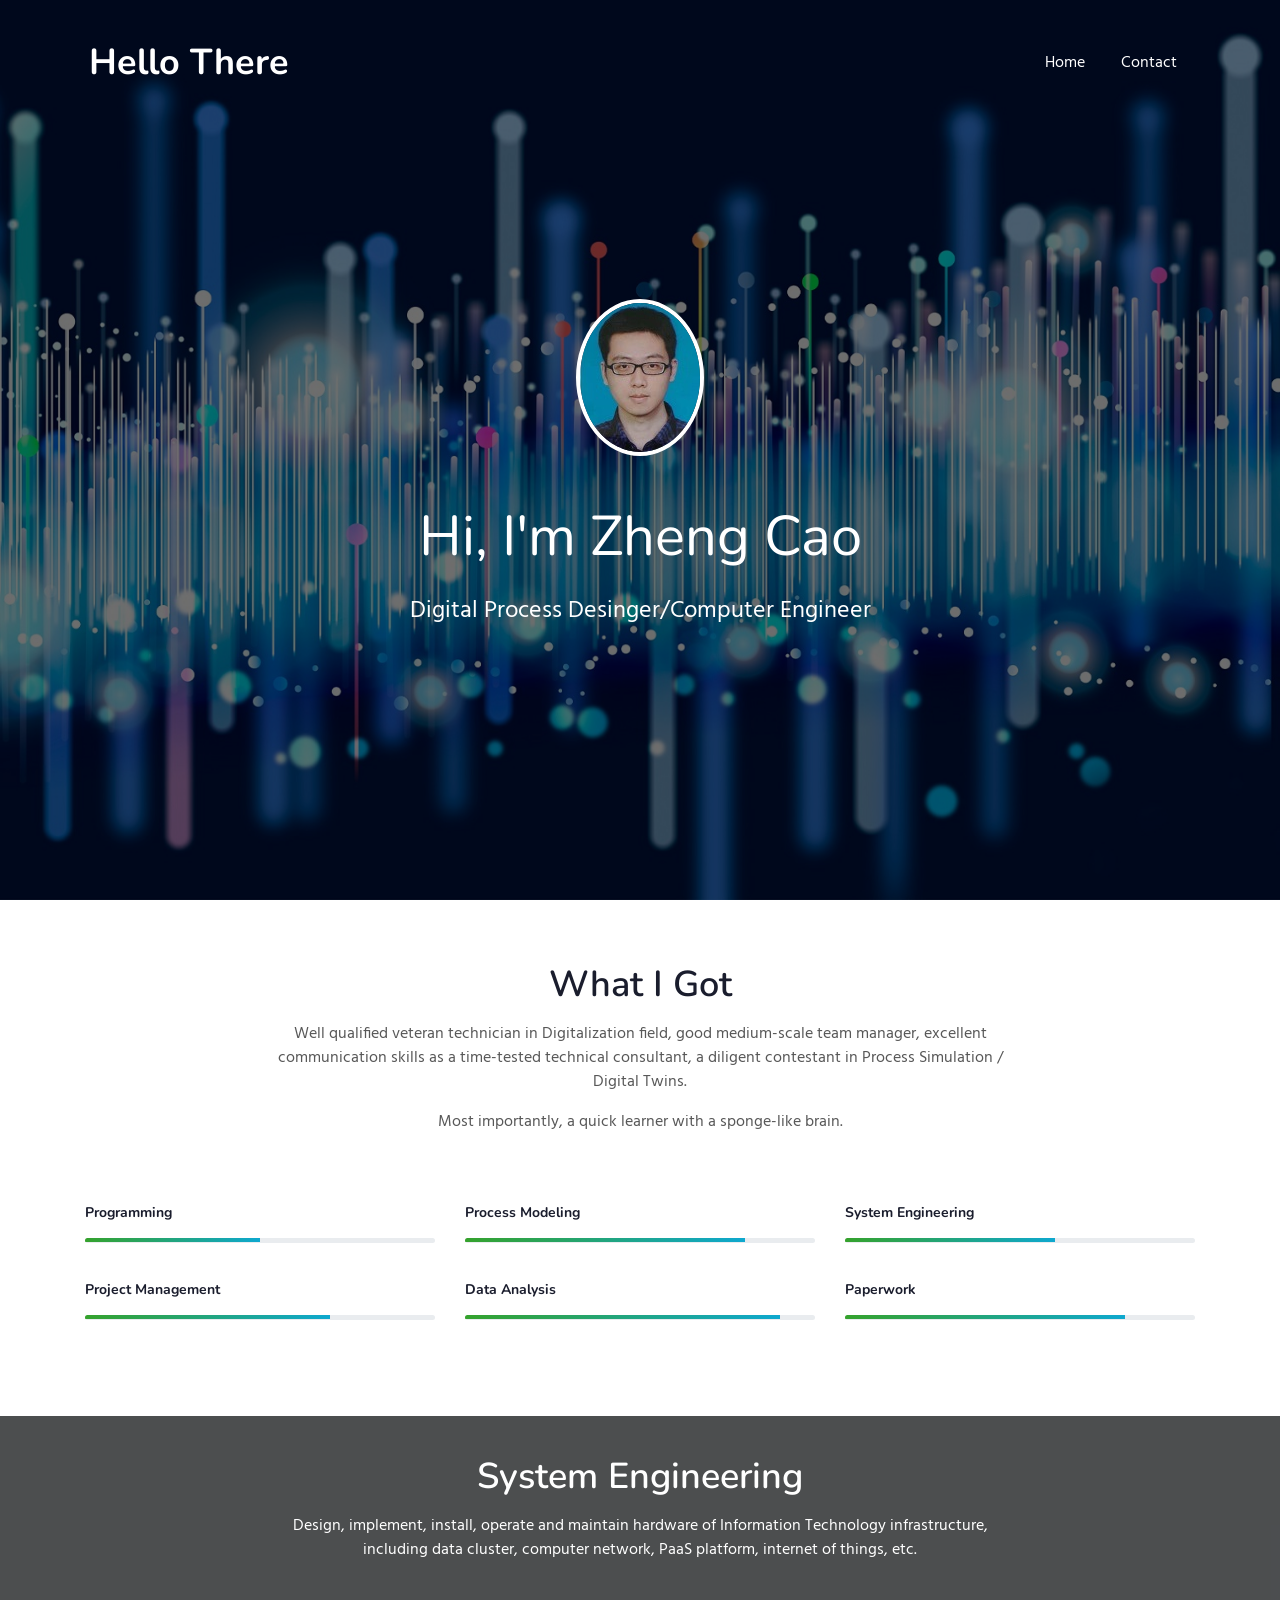
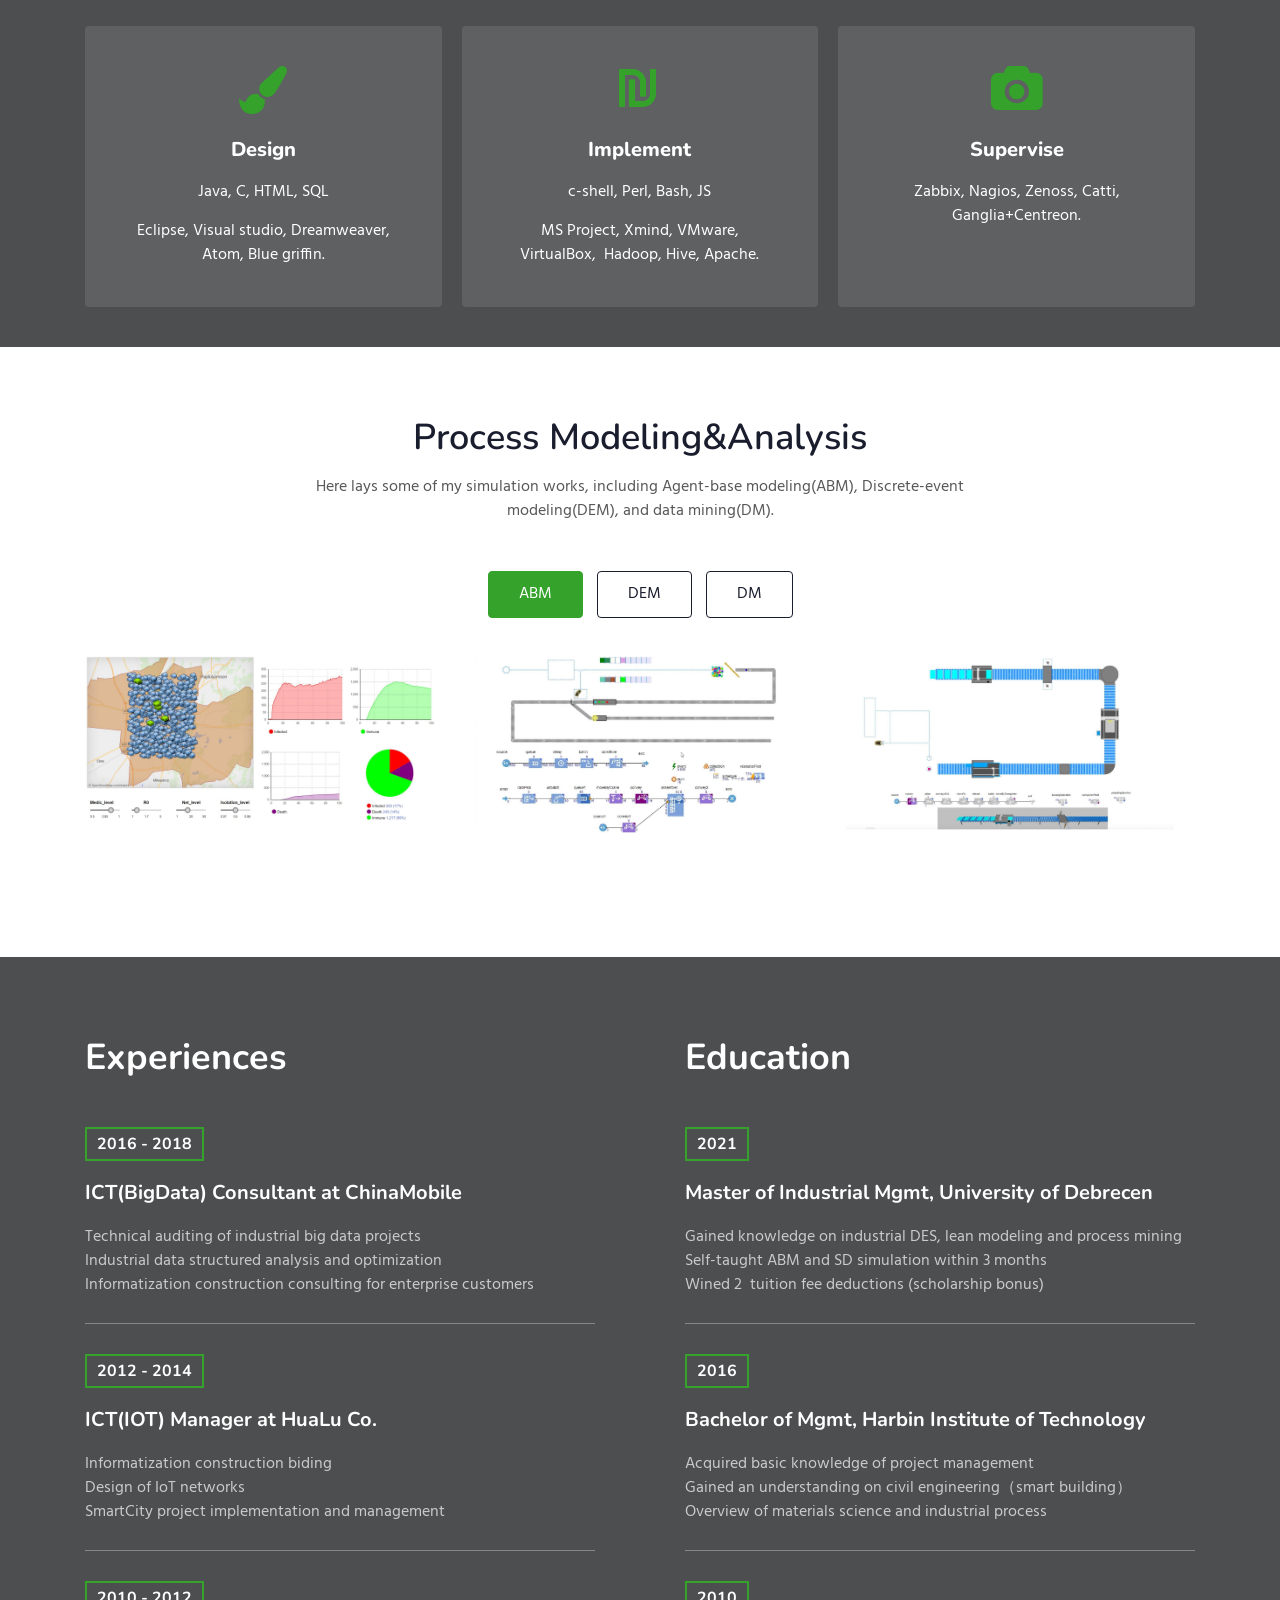
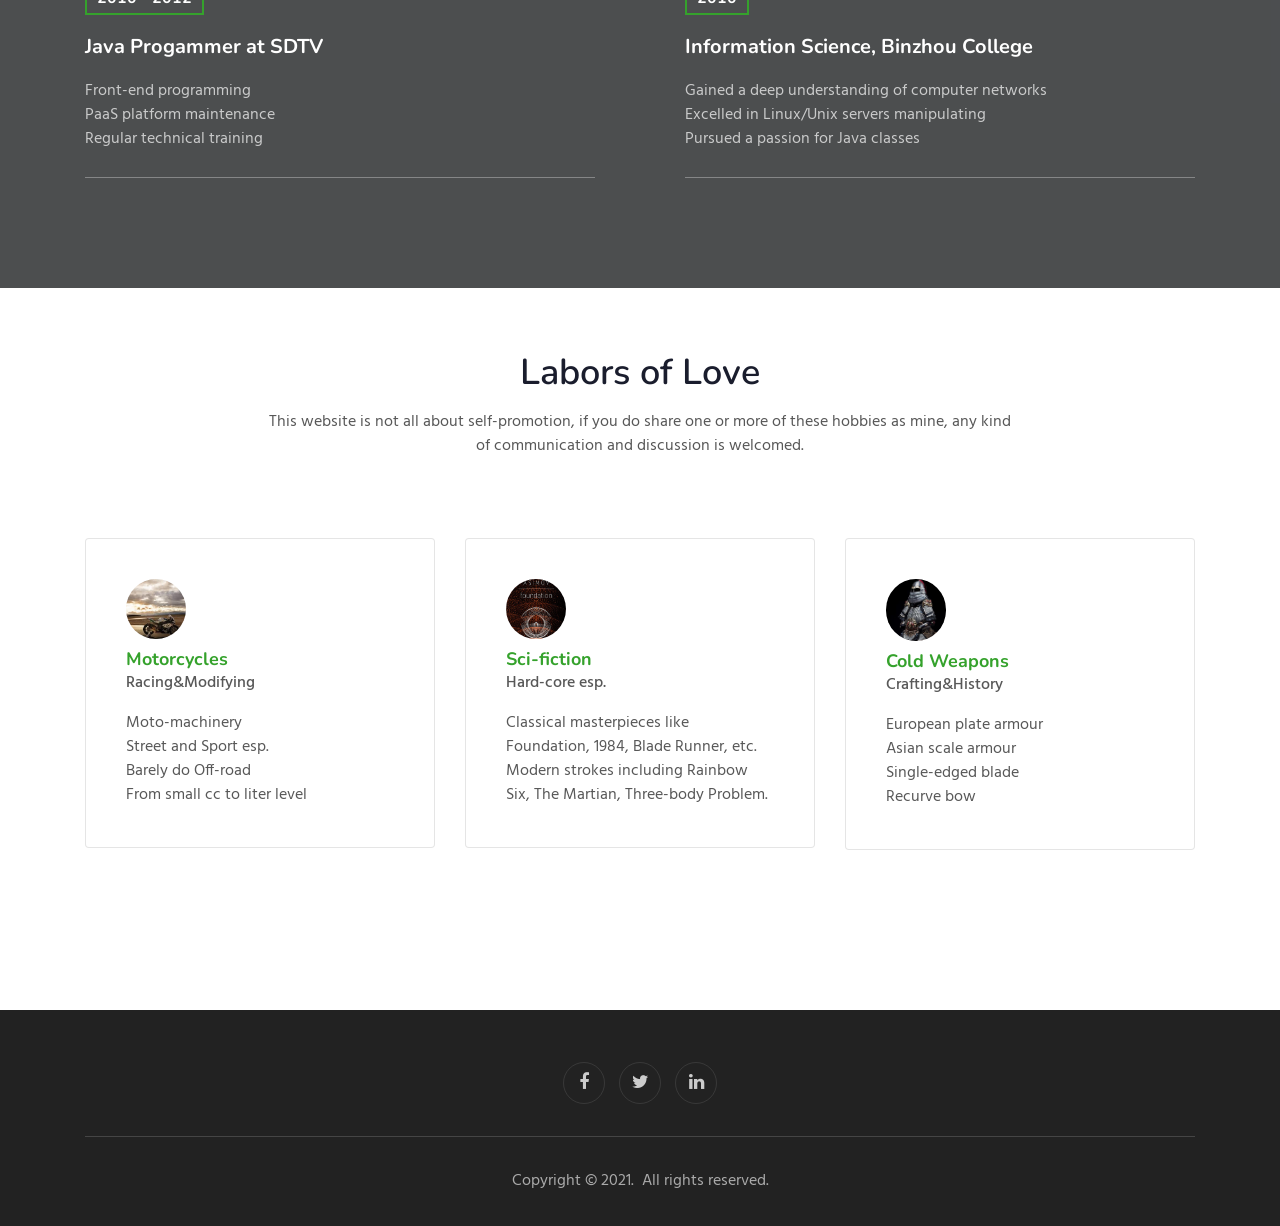
==== commit b31354ec: "Update index.html T1" ====
--- a/index.html
+++ b/index.html
@@ -45,8 +45,8 @@
               <div class="banner-info container"> <img src="assets/images/c1.jpg"
 
                   alt="about image" class="img-fluid">
-                <h3 class="banner-text mt-5">Hi, I’m Zheng Cao </h3>
-                <p class="my-4 mb-5">Process Modeler/Computer Engineer</p>
+                <h3 class="banner-text mt-5">Hi, I'm Zheng Cao </h3>
+                <p class="my-4 mb-5">Digital Process Desinger/Computer Engineer</p>
                 <br>
               </div>
             </div>
@@ -60,10 +60,10 @@
         <div class="container py-md-3">
           <div class="heading text-center mx-auto">
             <h3 class="head">What I Got</h3>
-            <p class="my-3 head"> Well qualified veteran technician in IT field,
+            <p class="my-3 head"> Well qualified veteran technician in Digitalization field,
               good medium-scale team manager, excellent communication skills as
-              a time-tested technical consultant, a diligent rising contestant
-              in computer simulation.</p>
+              a time-tested technical consultant, a diligent contestant
+              in Process Simulation / Digital Twins.</p>
             <p class="my-3 head">Most importantly, a quick learner with a
               sponge-like brain.</p>
           </div>
@@ -551,4 +551,4 @@
     <!-- Smooth scrolling -->
   </body>
 </html>
-<!-- // grids block 5 -->+<!-- // grids block 5 -->
